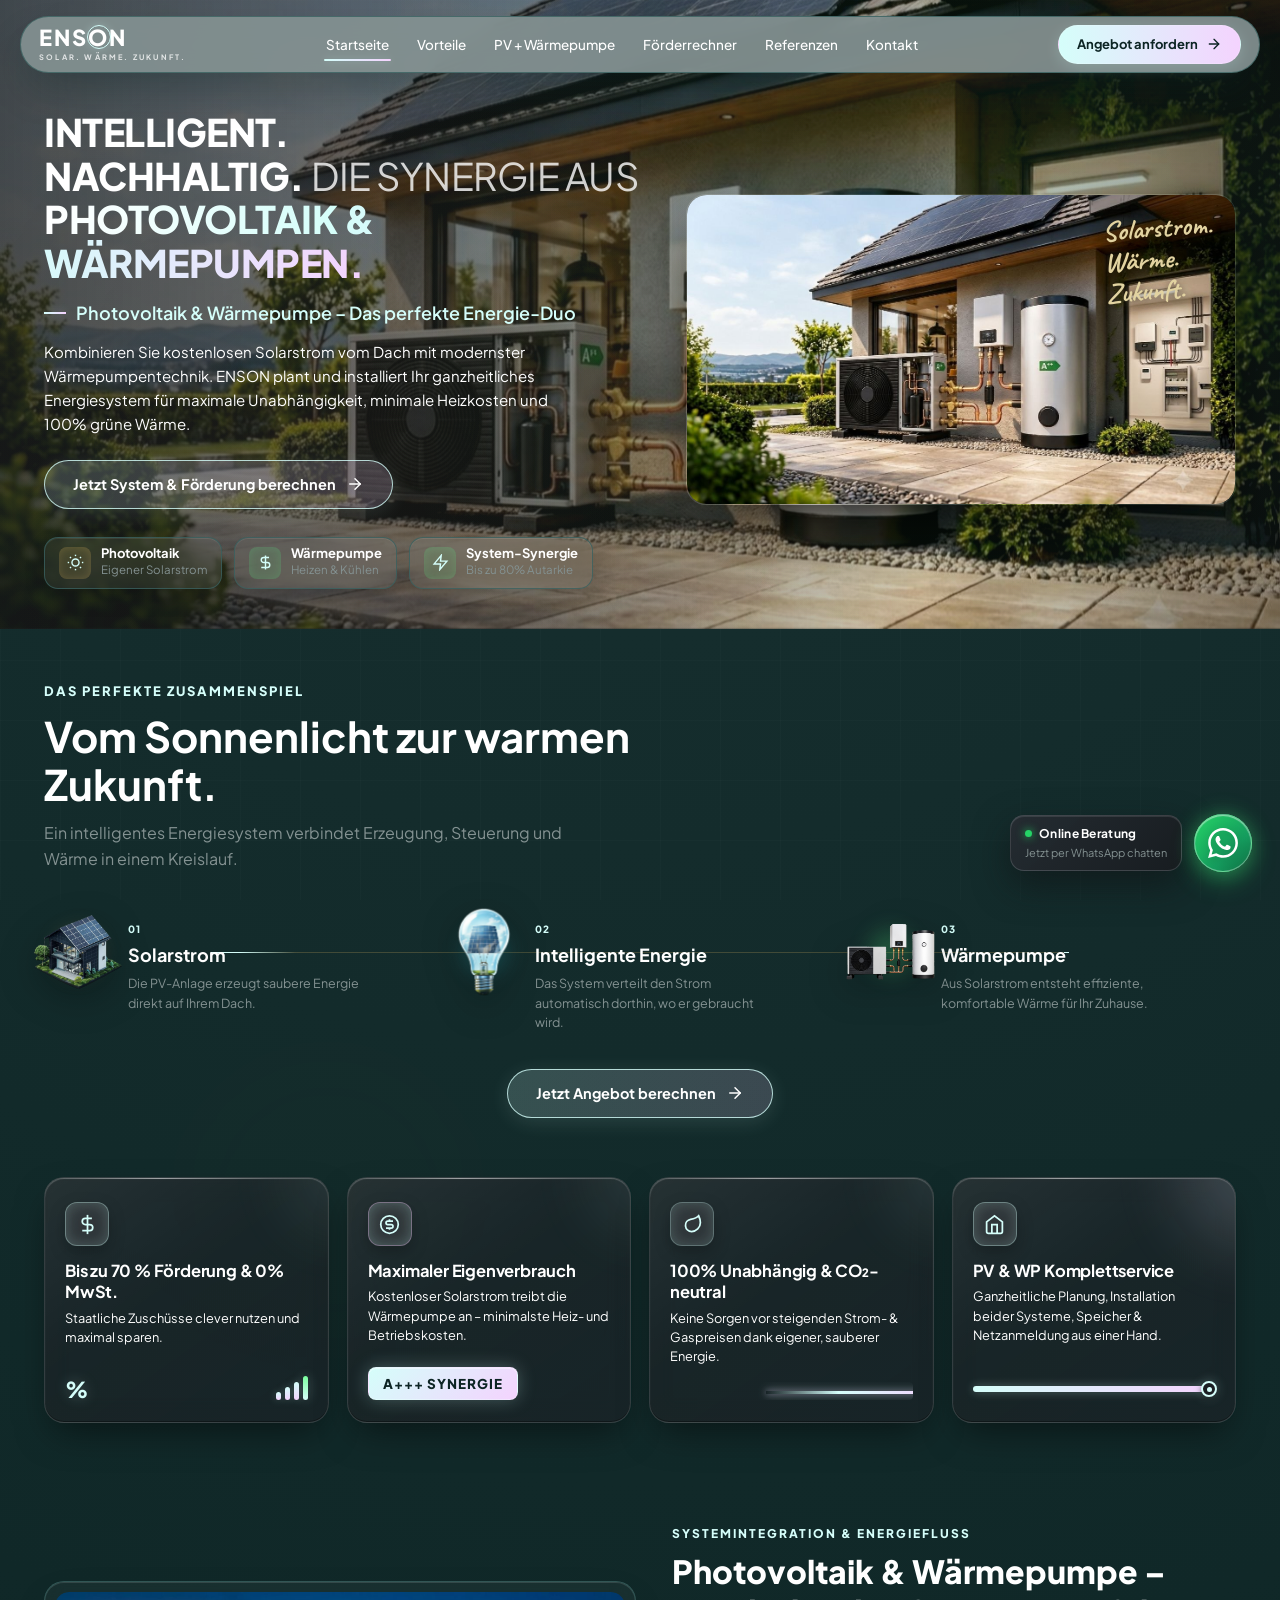
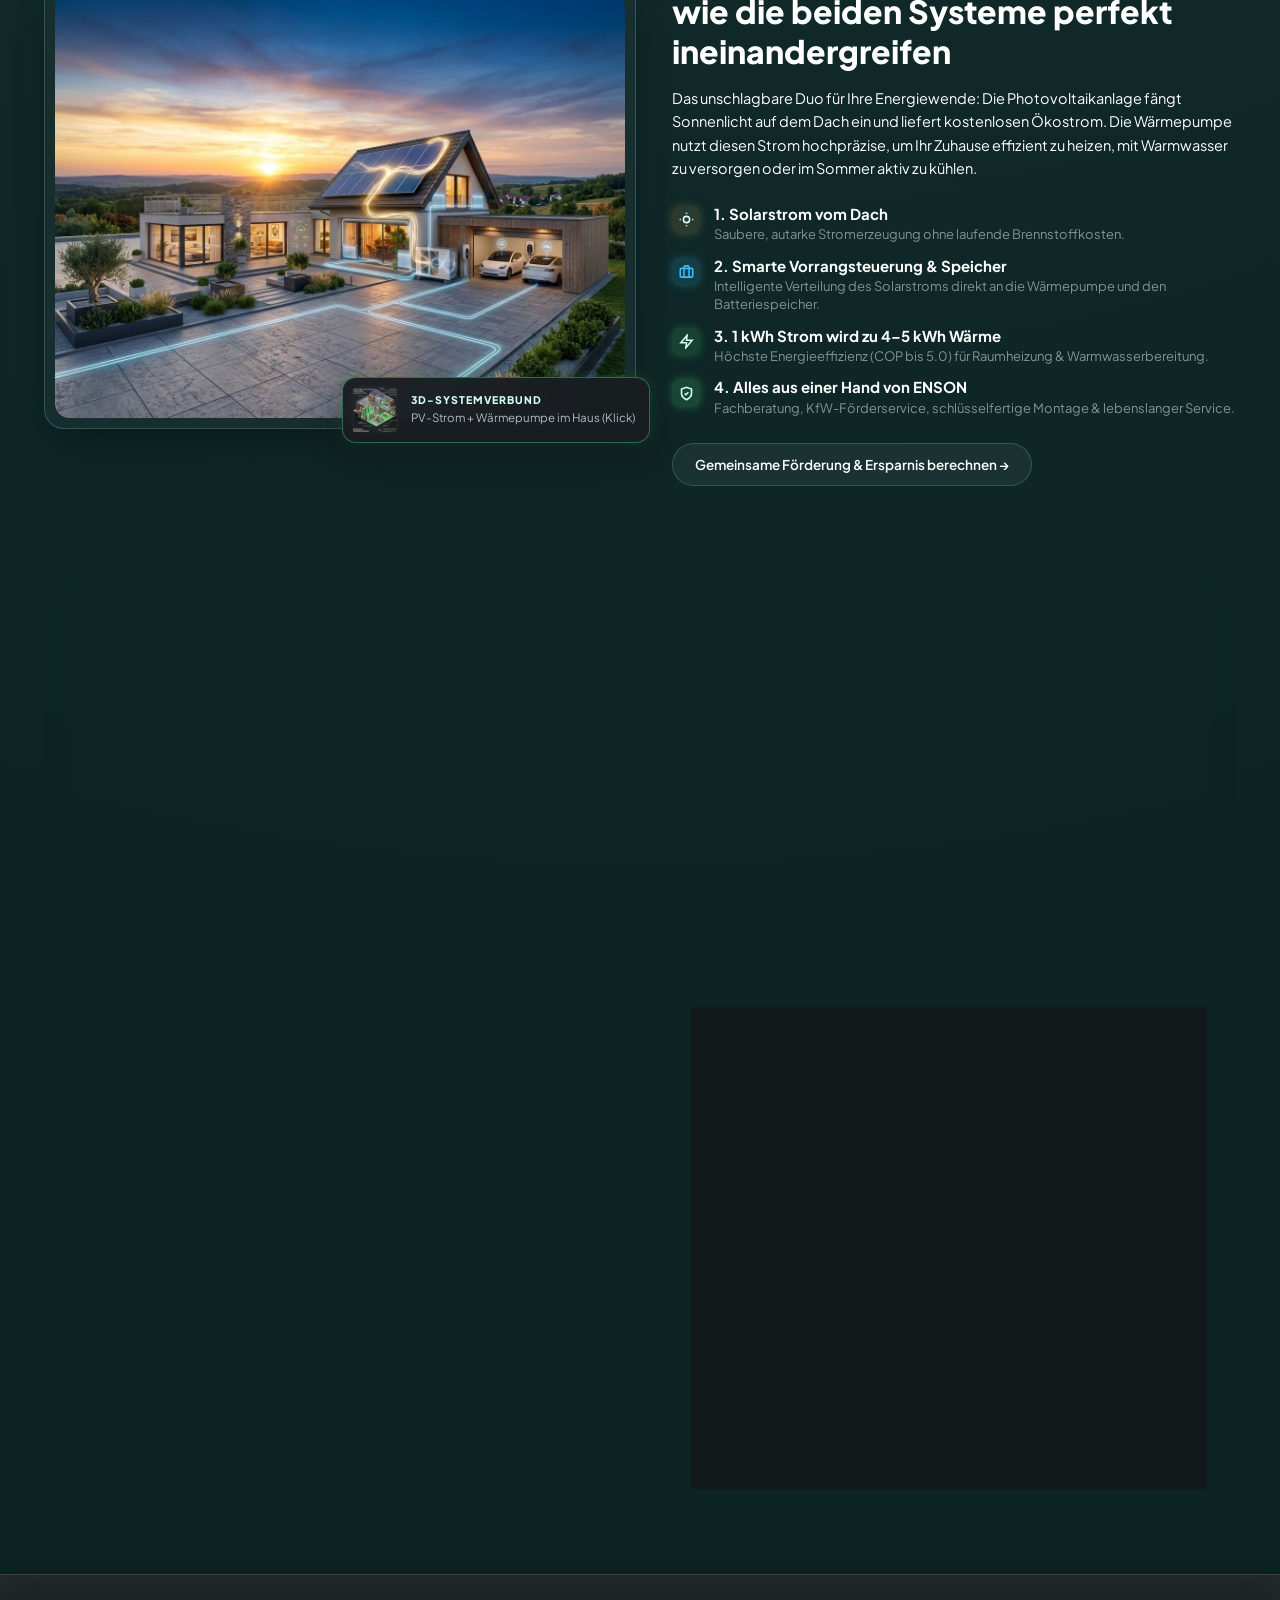
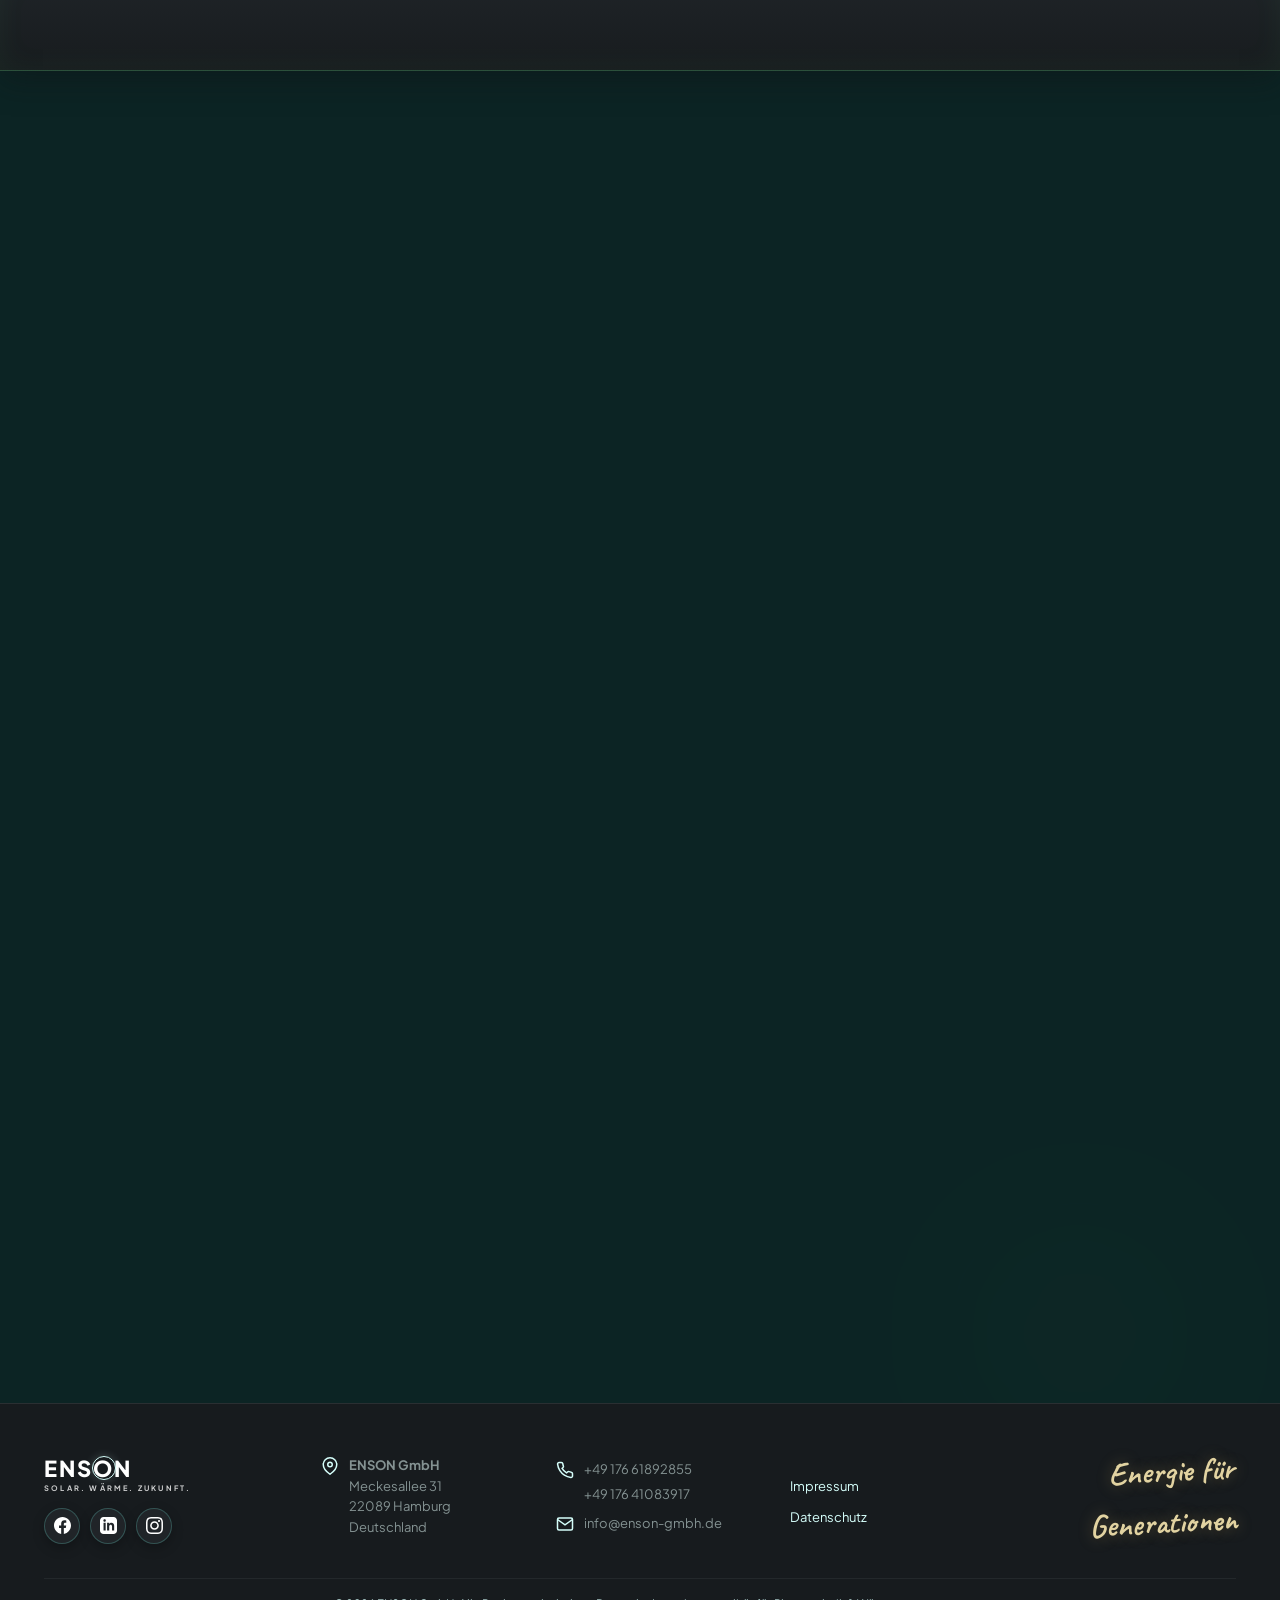
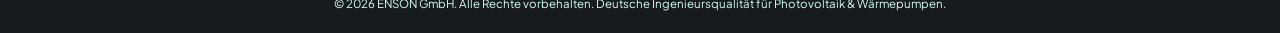
==== index.html @ 011b51de "Update project" ====
<!DOCTYPE html>
<html lang="de">

<head>
  <meta charset="UTF-8">
  <meta name="viewport" content="width=device-width, initial-scale=1.0, maximum-scale=5.0">
  <title>ENSON | Photovoltaikanlagen & Wärmepumpen – Das smarte Energiesystem</title>
  <meta name="description"
    content="ENSON - Ihr Experte für Photovoltaikanlagen & moderne Wärmepumpen in Deutschland. Bis zu 70% KfW-Förderung, 0% MwSt., maximale Autarkie durch solaren Heizstrom und Komplettservice aus einer Hand.">
  <meta name="referrer" content="strict-origin-when-cross-origin">

  <!-- Google Fonts: Plus Jakarta Sans & Caveat -->
  <link rel="preconnect" href="https://fonts.googleapis.com">
  <link rel="preconnect" href="https://fonts.gstatic.com" crossorigin>
  <link
    href="https://fonts.googleapis.com/css2?family=Caveat:wght@600;700&family=Plus+Jakarta+Sans:ital,wght@0,300;0,400;0,500;0,600;0,700;0,800;1,400&display=swap"
    rel="stylesheet">

  <link rel="stylesheet" href="style.css">
</head>

<body>

  <!-- Background Ambient Glows & Grid Layer -->
  <div class="ambient-glow glow-top-left"></div>
  <div class="ambient-glow glow-hero-right"></div>
  <div class="ambient-glow glow-center-accent"></div>
  <div class="ambient-glow glow-bottom-right"></div>
  <div class="tech-grid-bg"></div>

  <!-- FLOATING GLASS NAVBAR -->
  <header class="navbar-wrapper">
    <nav class="navbar glass-card">
      <a href="#hero" class="brand-logo" aria-label="ENSON Homepage">
        <div class="logo-mark">
          <span class="brand-name">ENS<span class="brand-o">O</span>N</span>
          <span class="brand-sub">SOLAR. WÄRME. ZUKUNFT.</span>
        </div>
      </a>

      <div class="nav-menu" id="navMenu">
        <a href="#hero" class="nav-link active">Startseite</a>
        <a href="#benefits" class="nav-link">Vorteile</a>
        <a href="#solutions" class="nav-link">PV + Wärmepumpe</a>
        <a href="#calculator" class="nav-link">Förderrechner</a>
        <a href="#projects" class="nav-link">Referenzen</a>
        <a href="#contact" class="nav-link">Kontakt</a>
      </div>

      <div class="nav-actions">
        <a href="#calculator" class="btn-quote">
          <span>Angebot anfordern</span>
          <svg class="btn-arrow" width="16" height="16" viewBox="0 0 24 24" fill="none" stroke="currentColor"
            stroke-width="2" stroke-linecap="round" stroke-linejoin="round">
            <line x1="5" y1="12" x2="19" y2="12"></line>
            <polyline points="12 5 19 12 12 19"></polyline>
          </svg>
        </a>
        <button class="mobile-toggle" id="mobileToggle" aria-label="Menü öffnen" aria-controls="navMenu" aria-expanded="false">
          <span></span>
          <span></span>
          <span></span>
        </button>
      </div>
    </nav>
  </header>

  <!-- HERO SECTION -->
  <section class="hero-section" id="hero">
    <!-- HERO IMAGE BACKGROUND -->
    <div class="hero-video-bg-container" aria-hidden="true">
      <img class="hero-bg-image" src="assets/images/hero.webp" alt="" width="1264" height="843" fetchpriority="high" decoding="async">
      <div class="hero-video-overlay"></div>
    </div>

    <div class="container">
      <div class="hero-container">

        <!-- HERO LEFT CONTENT -->
        <div class="hero-left">
          <h1 class="hero-headline">
            INTELLIGENT.<br>
            NACHHALTIG. <span class="hero-hl-sub">DIE SYNERGIE AUS</span><br>
            <span class="gradient-text">PHOTOVOLTAIK & WÄRMEPUMPEN.</span>
          </h1>

          <div class="hero-subline-gold">
            Photovoltaik & Wärmepumpe – Das perfekte Energie-Duo
          </div>

          <p class="hero-description">
            Kombinieren Sie kostenlosen Solarstrom vom Dach mit modernster Wärmepumpentechnik. ENSON plant und installiert Ihr ganzheitliches Energiesystem für maximale Unabhängigkeit, minimale Heizkosten und 100% grüne Wärme.
          </p>

          <div class="hero-cta-group">
            <a href="#calculator" class="btn-hero-glass">
              <span>Jetzt System & Förderung berechnen</span>
              <svg width="18" height="18" viewBox="0 0 24 24" fill="none" stroke="currentColor" stroke-width="2"
                stroke-linecap="round" stroke-linejoin="round">
                <line x1="5" y1="12" x2="19" y2="12"></line>
                <polyline points="12 5 19 12 12 19"></polyline>
              </svg>
            </a>
          </div>

          <!-- 3 COMPACT BENEFIT BADGES -->
          <div class="hero-benefit-pills">
            <div class="benefit-pill glass-card" title="Kostenloser Strom vom Dach">
              <div class="pill-icon neon-solar">
                <svg viewBox="0 0 24 24" fill="none" stroke="currentColor" stroke-width="2">
                  <circle cx="12" cy="12" r="5"></circle>
                  <line x1="12" y1="1" x2="12" y2="3"></line>
                  <line x1="12" y1="21" x2="12" y2="23"></line>
                  <line x1="4.22" y1="4.22" x2="5.64" y2="5.64"></line>
                  <line x1="18.36" y1="18.36" x2="19.78" y2="19.78"></line>
                  <line x1="1" y1="12" x2="3" y2="12"></line>
                  <line x1="21" y1="12" x2="23" y2="12"></line>
                  <line x1="4.22" y1="19.78" x2="5.64" y2="18.36"></line>
                  <line x1="18.36" y1="5.64" x2="19.78" y2="4.22"></line>
                </svg>
              </div>
              <div class="pill-text">
                <span class="pill-title">Photovoltaik</span>
                <span class="pill-sub">Eigener Solarstrom</span>
              </div>
            </div>

            <div class="benefit-pill glass-card" title="Hocheffizientes Heizen & Kühlen">
              <div class="pill-icon neon-protect">
                <svg viewBox="0 0 24 24" fill="none" stroke="currentColor" stroke-width="2">
                  <path d="M12 2v20M17 5H9.5a3.5 3.5 0 0 0 0 7h5a3.5 3.5 0 0 1 0 7H6" />
                </svg>
              </div>
              <div class="pill-text">
                <span class="pill-title">Wärmepumpe</span>
                <span class="pill-sub">Heizen & Kühlen</span>
              </div>
            </div>

            <div class="benefit-pill glass-card" title="Bis zu 80% Unabhängigkeit">
              <div class="pill-icon neon-shield">
                <svg viewBox="0 0 24 24" fill="none" stroke="currentColor" stroke-width="2">
                  <path d="M13 2L3 14h9l-1 8 10-12h-9l1-8z" />
                </svg>
              </div>
              <div class="pill-text">
                <span class="pill-title">System-Synergie</span>
                <span class="pill-sub">Bis zu 80% Autarkie</span>
              </div>
            </div>
          </div>

        </div>

        <!-- HERO RIGHT VISUAL -->
        <div class="hero-right">
          <div class="hero-image-wrapper">
            <video class="hero-main-video" autoplay muted loop playsinline webkit-playsinline preload="none"
              poster="assets/images/hero.webp" aria-label="Modernes Gebäude mit ENSON Photovoltaikanlage und Wärmepumpe">
              <source data-src="hero-house.webm" type="video/webm">
            </video>

            <!-- Handwritten Script Badge in Gold -->
            <div class="hero-handwritten-tag">
              <span>Solarstrom.<br>Wärme.<br>Zukunft.</span>
            </div>

          </div>
        </div>

      </div>
    </div>
  </section>

  <!-- ENERGY SYNERGY FLOW -->
  <section class="energy-synergy-section" aria-labelledby="energy-synergy-title">
    <div class="container">
      <div class="energy-synergy-heading">
        <span class="section-kicker">Das perfekte Zusammenspiel</span>
        <h2 id="energy-synergy-title">Vom Sonnenlicht zur warmen Zukunft.</h2>
        <p>Ein intelligentes Energiesystem verbindet Erzeugung, Steuerung und Wärme in einem Kreislauf.</p>
      </div>

      <div class="energy-flow-track">
        <div class="energy-flow-line" aria-hidden="true"><span></span></div>

        <article class="energy-step energy-step-solar">
          <div class="energy-step-icon energy-step-image-wrap">
            <div class="energy-wave-halo" aria-hidden="true"></div>
            <span class="energy-wave-ring ring-1" aria-hidden="true"></span>
            <span class="energy-wave-ring ring-2" aria-hidden="true"></span>
            <span class="energy-wave-ring ring-3" aria-hidden="true"></span>
            <img src="IMG_2026%202.webp" alt="Solarstrom" width="628" height="537" loading="lazy" decoding="async">
          </div>
          <div>
            <span class="energy-step-number">01</span>
            <h3>Solarstrom</h3>
            <p>Die PV-Anlage erzeugt saubere Energie direkt auf Ihrem Dach.</p>
          </div>
        </article>

        <article class="energy-step energy-step-control">
          <div class="energy-step-icon energy-step-image-wrap">
            <div class="energy-wave-halo" aria-hidden="true"></div>
            <span class="energy-wave-ring ring-1" aria-hidden="true"></span>
            <span class="energy-wave-ring ring-2" aria-hidden="true"></span>
            <span class="energy-wave-ring ring-3" aria-hidden="true"></span>
            <img src="IMG_2026%203.webp" alt="Intelligente Energie" width="461" height="778" loading="lazy" decoding="async">
          </div>
          <div>
            <span class="energy-step-number">02</span>
            <h3>Intelligente Energie</h3>
            <p>Das System verteilt den Strom automatisch dorthin, wo er gebraucht wird.</p>
          </div>
        </article>

        <article class="energy-step energy-step-heat">
          <div class="energy-step-icon energy-step-image-wrap">
            <div class="energy-wave-halo" aria-hidden="true"></div>
            <span class="energy-wave-ring ring-1" aria-hidden="true"></span>
            <span class="energy-wave-ring ring-2" aria-hidden="true"></span>
            <span class="energy-wave-ring ring-3" aria-hidden="true"></span>
            <img src="file_0.webp" alt="Wärmepumpe" width="1352" height="912" loading="lazy" decoding="async">
          </div>
          <div>
            <span class="energy-step-number">03</span>
            <h3>Wärmepumpe</h3>
            <p>Aus Solarstrom entsteht effiziente, komfortable Wärme für Ihr Zuhause.</p>
          </div>
        </article>
      </div>

      <div class="energy-synergy-cta">
        <a href="#calculator" class="btn-hero-glass">
          <span>Jetzt Angebot berechnen</span>
          <svg width="18" height="18" viewBox="0 0 24 24" fill="none" stroke="currentColor" stroke-width="2"
            stroke-linecap="round" stroke-linejoin="round">
            <line x1="5" y1="12" x2="19" y2="12"></line>
            <polyline points="12 5 19 12 12 19"></polyline>
          </svg>
        </a>
      </div>
    </div>
  </section>

  <!-- 4 FLOATING BENEFIT CARDS -->
  <section class="benefits-section" id="benefits">
    <div class="container">
      <div class="benefit-cards-grid">

        <!-- CARD 1: FÖRDERUNG -->
        <div class="benefit-card glass-card">
          <div class="card-icon-wrap">
            <div class="neon-icon gold-glow">
              <svg viewBox="0 0 24 24" fill="none" stroke="currentColor" stroke-width="2">
                <line x1="12" y1="1" x2="12" y2="23"></line>
                <path d="M17 5H9.5a3.5 3.5 0 0 0 0 7h5a3.5 3.5 0 0 1 0 7H6"></path>
              </svg>
            </div>
          </div>
          <h3 class="card-title">Bis zu 70 % Förderung & 0% MwSt.</h3>
          <p class="card-desc">Staatliche Zuschüsse clever nutzen und maximal sparen.</p>

          <div class="card-visual-element subsidy-element">
            <div class="percent-badge-gold">%</div>
            <div class="mini-bar-chart" title="Volle Förderstufe">
              <span class="bar b1 active"></span>
              <span class="bar b2 active"></span>
              <span class="bar b3 active"></span>
              <span class="bar b4 active"></span>
            </div>
          </div>
        </div>

        <!-- CARD 2: BETRIEBSKOSTEN & EIGENVERBRAUCH -->
        <div class="benefit-card glass-card">
          <div class="card-icon-wrap">
            <div class="neon-icon green-glow">
              <svg viewBox="0 0 24 24" fill="none" stroke="currentColor" stroke-width="2">
                <circle cx="12" cy="12" r="10"></circle>
                <path d="M16 8h-6a2 2 0 1 0 0 4h4a2 2 0 1 1 0 4H8"></path>
                <line x1="12" y1="6" x2="12" y2="8"></line>
                <line x1="12" y1="16" x2="12" y2="18"></line>
              </svg>
            </div>
          </div>
          <h3 class="card-title">Maximaler Eigenverbrauch</h3>
          <p class="card-desc">Kostenloser Solarstrom treibt die Wärmepumpe an – minimalste Heiz- und Betriebskosten.</p>

          <div class="card-visual-element">
            <div class="efficiency-badge-green">
              <span>A+++ SYNERGIE</span>
            </div>
          </div>
        </div>

        <!-- CARD 3: CO2 REDUKTION & AUTARKIE -->
        <div class="benefit-card glass-card">
          <div class="card-icon-wrap">
            <div class="neon-icon wave-glow">
              <svg viewBox="0 0 24 24" fill="none" stroke="currentColor" stroke-width="2">
                <path d="M11 20A7 7 0 0 1 9.8 6.1C15.5 5 17 4.48 19 2c1 2 2 4.18 2 8 0 5.5-4.78 10-10 10Z"></path>
              </svg>
            </div>
          </div>
          <h3 class="card-title">100% Unabhängig & CO₂-neutral</h3>
          <p class="card-desc">Keine Sorgen vor steigenden Strom- & Gaspreisen dank eigener, sauberer Energie.</p>

          <div class="card-visual-element wave-container">
            <div class="energy-glow-wave"></div>
          </div>
        </div>

        <!-- CARD 4: KOMPLETTSERVICE -->
        <div class="benefit-card glass-card">
          <div class="card-icon-wrap">
            <div class="neon-icon house-glow">
              <svg viewBox="0 0 24 24" fill="none" stroke="currentColor" stroke-width="2">
                <path d="m3 9 9-7 9 7v11a2 2 0 0 1-2 2H5a2 2 0 0 1-2-2z"></path>
                <polyline points="9 22 9 12 15 12 15 22"></polyline>
              </svg>
            </div>
          </div>
          <h3 class="card-title">PV & WP Komplettservice</h3>
          <p class="card-desc">Ganzheitliche Planung, Installation beider Systeme, Speicher & Netzanmeldung aus einer Hand.</p>

          <div class="card-visual-element service-element">
            <div class="progress-bar-slider">
              <div class="slider-fill"></div>
              <div class="slider-thumb-ring">
                <span class="slider-thumb-center"></span>
              </div>
            </div>
          </div>
        </div>

      </div>
    </div>
  </section>

  <!-- PRODUCT & SOLUTIONS SECTION ("MODERNE ENERGIETECHNIK: DAS PERFEKTE DUO") -->
  <section class="solutions-section" id="solutions">
    <div class="container">
      <div class="solutions-grid">

        <!-- LEFT: INDOOR INSTALLATION & 3D CUTAWAY VISUAL -->
        <div class="solutions-left">
          <div class="indoor-visual-card glass-card">
            <div class="image-frame-indoor">
              <img src="assets/images/indoor-room.webp" alt="Fachgerechte PV & Wärmepumpen Inneninstallation"
                class="indoor-main-img" loading="lazy" decoding="async">
            </div>

            <!-- Floating 3D House Cutaway Badge -->
            <div class="cutaway-floating-badge glass-card" id="cutawayTrigger">
              <img src="assets/images/house-3d-model.webp" alt="3D-Visualisierung von Heizung und Solarenergie" class="cutaway-thumb" width="1024" height="1024" loading="lazy" decoding="async">
              <div class="cutaway-info">
                <span class="badge-tag">3D-SYSTEMVERBUND</span>
                <span class="badge-sub">PV-Strom + Wärmepumpe im Haus (Klick)</span>
              </div>
            </div>
          </div>
        </div>

        <!-- RIGHT: HEADING & BULLET FEATURES -->
        <div class="solutions-right">
          <span class="section-eyebrow-gold">SYSTEMINTEGRATION & ENERGIEFLUSS</span>
          <h2 class="section-heading">
            Photovoltaik & Wärmepumpe –<br>
            wie die beiden Systeme perfekt ineinandergreifen
          </h2>

          <p class="solutions-lead-text">
            Das unschlagbare Duo für Ihre Energiewende: Die Photovoltaikanlage fängt Sonnenlicht auf dem Dach ein und liefert kostenlosen Ökostrom. Die Wärmepumpe nutzt diesen Strom hochpräzise, um Ihr Zuhause effizient zu heizen, mit Warmwasser zu versorgen oder im Sommer aktiv zu kühlen.
          </p>

          <div class="service-features-list">
            <div class="feature-item">
              <div class="feature-icon-bolt gold-glow-icon">
                <svg viewBox="0 0 24 24" fill="none" stroke="currentColor" stroke-width="2.5">
                  <circle cx="12" cy="12" r="5"></circle>
                  <line x1="12" y1="1" x2="12" y2="3"></line>
                  <line x1="12" y1="21" x2="12" y2="23"></line>
                  <line x1="1" y1="12" x2="3" y2="12"></line>
                  <line x1="21" y1="12" x2="23" y2="12"></line>
                </svg>
              </div>
              <div class="feature-text-block">
                <span class="feature-label">1. Solarstrom vom Dach</span>
                <span class="feature-desc">Saubere, autarke Stromerzeugung ohne laufende Brennstoffkosten.</span>
              </div>
            </div>

            <div class="feature-item">
              <div class="feature-icon-bolt blue-glow-icon">
                <svg viewBox="0 0 24 24" fill="none" stroke="currentColor" stroke-width="2.5">
                  <rect x="2" y="7" width="20" height="14" rx="2" ry="2"></rect>
                  <path d="M16 21V5a2 2 0 0 0-2-2h-4a2 2 0 0 0-2 2v16"></path>
                </svg>
              </div>
              <div class="feature-text-block">
                <span class="feature-label">2. Smarte Vorrangsteuerung & Speicher</span>
                <span class="feature-desc">Intelligente Verteilung des Solarstroms direkt an die Wärmepumpe und den Batteriespeicher.</span>
              </div>
            </div>

            <div class="feature-item">
              <div class="feature-icon-bolt">
                <svg viewBox="0 0 24 24" fill="none" stroke="currentColor" stroke-width="2.5">
                  <polygon points="13 2 3 14 12 14 11 22 21 10 12 10 13 2"></polygon>
                </svg>
              </div>
              <div class="feature-text-block">
                <span class="feature-label">3. 1 kWh Strom wird zu 4–5 kWh Wärme</span>
                <span class="feature-desc">Höchste Energieeffizienz (COP bis 5.0) für Raumheizung & Warmwasserbereitung.</span>
              </div>
            </div>

            <div class="feature-item">
              <div class="feature-icon-bolt green-glow-icon">
                <svg viewBox="0 0 24 24" fill="none" stroke="currentColor" stroke-width="2.5">
                  <path d="M12 22s8-4 8-10V5l-8-3-8 3v7c0 6 8 10 8 10z"></path>
                  <polyline points="9 12 11 14 15 10"></polyline>
                </svg>
              </div>
              <div class="feature-text-block">
                <span class="feature-label">4. Alles aus einer Hand von ENSON</span>
                <span class="feature-desc">Fachberatung, KfW-Förderservice, schlüsselfertige Montage & lebenslanger Service.</span>
              </div>
            </div>
          </div>

          <div class="solutions-cta-box">
            <a href="#calculator" class="btn-secondary-glass">
              <span>Gemeinsame Förderung & Ersparnis berechnen →</span>
            </a>
          </div>

        </div>

      </div>
    </div>
  </section>

  <!-- INTERACTIVE SUBSIDY CALCULATOR & MULTI-STEP INQUIRY (FÖRDERUNGSRECHNER 2026) -->
  <section class="calculator-section" id="calculator">
    <div class="container">
      <div class="calc-card glass-card">

        <!-- Header -->
        <div class="calc-header">
          <span class="section-eyebrow-gold">PV- & Wärmepumpen-Rechner 2026</span>
          <h2 class="calc-title">Bis zu 70% Förderung & 0% MwSt. für Ihr Energiesystem</h2>
          <p class="calc-desc">Durch attraktive staatliche Förderprogramme und steuerfreie Photovoltaik können Sie die Investitionskosten Ihrer neuen Wärmepumpe deutlich reduzieren – je nach Voraussetzungen sogar um bis zu 70%.</p>
        </div>

        <!-- Wizard Progress Bar -->
        <div class="calc-wizard-progress">
          <div class="wizard-progress-header">
            <span class="wizard-step-counter">Schritt <strong id="currentStepNum">1</strong> von 4</span>
            <span class="wizard-step-hint" id="stepTitleHint">Gebäudetyp auswählen</span>
          </div>
          <div class="wizard-progress-track">
            <div class="wizard-progress-fill" id="wizardProgressFill" style="width: 25%;"></div>
          </div>
          <div class="wizard-steps-indicators">
            <div class="step-dot-item active" data-step-target="1">
              <span class="step-dot-num">1</span>
              <span class="step-dot-label">Gebäude</span>
            </div>
            <div class="step-dot-item" data-step-target="2">
              <span class="step-dot-num">2</span>
              <span class="step-dot-label">Heizung</span>
            </div>
            <div class="step-dot-item" data-step-target="3">
              <span class="step-dot-num">3</span>
              <span class="step-dot-label">Fläche</span>
            </div>
            <div class="step-dot-item" data-step-target="4">
              <span class="step-dot-num">4</span>
              <span class="step-dot-label">Kontakt</span>
            </div>
          </div>
        </div>

        <form class="calc-interactive-grid" id="subsidyInquiryForm" novalidate>
          <div class="calc-inputs">

            <!-- STEP 1: Gebäudeart & Systemwunsch -->
            <div class="calc-step active" data-step="1">
              <div class="calc-step-header">
                <span class="step-tag">Schritt 1</span>
                <h3 class="calc-step-title">Für welches Gebäude planen Sie Ihr Energiesystem?</h3>
                <p class="calc-step-desc">Wählen Sie den Immobilientyp und Ihre gewünschte Energielösung:</p>
              </div>

              <!-- System Preference Selector -->
              <div class="calc-sub-group" style="margin-bottom: 20px;">
                <label class="calc-label-sub">Gewünschtes System:</label>
                <div class="calc-options-grid three-col" id="calcSystemType">
                  <button type="button" class="calc-choice-card active" data-val="Wärmepumpe + Photovoltaik (Kombi)">
                    <div class="choice-icon gold-glow">
                      <svg width="22" height="22" viewBox="0 0 24 24" fill="none" stroke="currentColor" stroke-width="2">
                        <circle cx="12" cy="12" r="4"></circle>
                        <path d="M12 2v2M12 20v2M4.93 4.93l1.41 1.41M17.66 17.66l1.41 1.41M2 12h2M20 12h2M6.34 17.66l-1.41 1.41M19.07 4.93l-1.41 1.41"></path>
                      </svg>
                    </div>
                    <div class="choice-info">
                      <span class="choice-title">Wärmepumpe + PV</span>
                      <span class="choice-sub">Max. Ersparnis (Empfohlen)</span>
                    </div>
                    <div class="choice-radio"></div>
                  </button>

                  <button type="button" class="calc-choice-card" data-val="Nur Wärmepumpe">
                    <div class="choice-icon">
                      <svg width="22" height="22" viewBox="0 0 24 24" fill="none" stroke="currentColor" stroke-width="2">
                        <path d="M12 2v20M17 5H9.5a3.5 3.5 0 0 0 0 7h5a3.5 3.5 0 0 1 0 7H6"></path>
                      </svg>
                    </div>
                    <div class="choice-info">
                      <span class="choice-title">Nur Wärmepumpe</span>
                      <span class="choice-sub">Fossifrei Heizen & Kühlen</span>
                    </div>
                    <div class="choice-radio"></div>
                  </button>

                  <button type="button" class="calc-choice-card" data-val="Nur Photovoltaikanlage">
                    <div class="choice-icon">
                      <svg width="22" height="22" viewBox="0 0 24 24" fill="none" stroke="currentColor" stroke-width="2">
                        <polygon points="13 2 3 14 12 14 11 22 21 10 12 10 13 2"></polygon>
                      </svg>
                    </div>
                    <div class="choice-info">
                      <span class="choice-title">Nur Photovoltaik</span>
                      <span class="choice-sub">Strom vom eigenen Dach</span>
                    </div>
                    <div class="choice-radio"></div>
                  </button>
                </div>
              </div>

              <div class="calc-options-grid" id="calcBuildingType">
                <button type="button" class="calc-choice-card active" data-val="Einfamilienhaus">
                  <div class="choice-icon">
                    <svg width="24" height="24" viewBox="0 0 24 24" fill="none" stroke="currentColor" stroke-width="2">
                      <path d="m3 9 9-7 9 7v11a2 2 0 0 1-2 2H5a2 2 0 0 1-2-2z"></path>
                      <polyline points="9 22 9 12 15 12 15 22"></polyline>
                    </svg>
                  </div>
                  <div class="choice-info">
                    <span class="choice-title">Einfamilienhaus</span>
                    <span class="choice-sub">Freistehend oder DHH / RH</span>
                  </div>
                  <div class="choice-radio"></div>
                </button>

                <button type="button" class="calc-choice-card" data-val="Zweifamilienhaus">
                  <div class="choice-icon">
                    <svg width="24" height="24" viewBox="0 0 24 24" fill="none" stroke="currentColor" stroke-width="2">
                      <path d="M3 9l9-7 9 7v11a2 2 0 0 1-2 2H5a2 2 0 0 1-2-2z"></path>
                      <path d="M9 22V12h6v10"></path>
                      <path d="M9 12h6"></path>
                    </svg>
                  </div>
                  <div class="choice-info">
                    <span class="choice-title">Zweifamilienhaus</span>
                    <span class="choice-sub">2 Wohneinheiten</span>
                  </div>
                  <div class="choice-radio"></div>
                </button>

                <button type="button" class="calc-choice-card" data-val="Mehrfamilienhaus">
                  <div class="choice-icon">
                    <svg width="24" height="24" viewBox="0 0 24 24" fill="none" stroke="currentColor" stroke-width="2">
                      <rect x="4" y="2" width="16" height="20" rx="2" ry="2"></rect>
                      <line x1="9" y1="6" x2="9" y2="6.01"></line>
                      <line x1="15" y1="6" x2="15" y2="6.01"></line>
                      <line x1="9" y1="10" x2="9" y2="10.01"></line>
                      <line x1="15" y1="10" x2="15" y2="10.01"></line>
                      <line x1="9" y1="14" x2="9" y2="14.01"></line>
                      <line x1="15" y1="14" x2="15" y2="14.01"></line>
                      <line x1="9" y1="18" x2="15" y2="18"></line>
                    </svg>
                  </div>
                  <div class="choice-info">
                    <span class="choice-title">Mehrfamilienhaus</span>
                    <span class="choice-sub">Ab 3 Wohneinheiten</span>
                  </div>
                  <div class="choice-radio"></div>
                </button>

                <button type="button" class="calc-choice-card" data-val="Gewerbeimmobilie">
                  <div class="choice-icon">
                    <svg width="24" height="24" viewBox="0 0 24 24" fill="none" stroke="currentColor" stroke-width="2">
                      <path d="M6 22V4a2 2 0 0 1 2-2h8a2 2 0 0 1 2 2v18Z"></path>
                      <path d="M6 12H4a2 2 0 0 0-2 2v6a2 2 0 0 0 2 2h2"></path>
                      <path d="M18 9h2a2 2 0 0 1 2 2v9a2 2 0 0 1-2 2h-2"></path>
                      <path d="M10 6h4"></path>
                      <path d="M10 10h4"></path>
                      <path d="M10 14h4"></path>
                      <path d="M10 18h4"></path>
                    </svg>
                  </div>
                  <div class="choice-info">
                    <span class="choice-title">Gewerbeimmobilie</span>
                    <span class="choice-sub">Büro, Halle, Betrieb</span>
                  </div>
                  <div class="choice-radio"></div>
                </button>
              </div>

              <div class="wizard-nav-buttons single-next">
                <button type="button" class="wizard-btn-next" data-next-step="2">
                  <span>Weiter zu Schritt 2</span>
                  <svg width="16" height="16" viewBox="0 0 24 24" fill="none" stroke="currentColor" stroke-width="2.5">
                    <line x1="5" y1="12" x2="19" y2="12"></line>
                    <polyline points="12 5 19 12 12 19"></polyline>
                  </svg>
                </button>
              </div>
            </div>

            <!-- STEP 2: Aktuelle Heizung -->
            <div class="calc-step" data-step="2">
              <div class="calc-step-header">
                <span class="step-tag">Schritt 2</span>
                <h3 class="calc-step-title">Womit heizen Sie aktuell?</h3>
                <p class="calc-step-desc">Wählen Sie Ihr bestehendes Heizsystem:</p>
              </div>

              <div class="calc-options-grid" id="calcCurrentHeating">
                <button type="button" class="calc-choice-card active" data-val="Gasheizung">
                  <div class="choice-icon">
                    <svg width="24" height="24" viewBox="0 0 24 24" fill="none" stroke="currentColor" stroke-width="2">
                      <path
                        d="M8.5 14.5A2.5 2.5 0 0 0 11 12c0-1.38-.5-2-1-3-1.072-2.143-.224-4.054 2-6 .5 2.5 2 4.9 4 6.5 2 1.6 3 3.5 3 5.5a7 7 0 1 1-14 0c0-1.153.433-2.294 1-3a2.5 2.5 0 0 0 2.5 2.5z">
                      </path>
                    </svg>
                  </div>
                  <div class="choice-info">
                    <span class="choice-title">Gasheizung</span>
                    <span class="choice-sub">Erdgas / Flüssiggas</span>
                  </div>
                  <div class="choice-radio"></div>
                </button>

                <button type="button" class="calc-choice-card" data-val="Ölheizung">
                  <div class="choice-icon">
                    <svg width="24" height="24" viewBox="0 0 24 24" fill="none" stroke="currentColor" stroke-width="2">
                      <path d="M12 2.69l5.66 5.66a8 8 0 1 1-11.31 0z"></path>
                    </svg>
                  </div>
                  <div class="choice-info">
                    <span class="choice-title">Ölheizung</span>
                    <span class="choice-sub">Heizölkessel</span>
                  </div>
                  <div class="choice-radio"></div>
                </button>

                <button type="button" class="calc-choice-card" data-val="Strom / Nachtspeicher">
                  <div class="choice-icon">
                    <svg width="24" height="24" viewBox="0 0 24 24" fill="none" stroke="currentColor" stroke-width="2">
                      <polygon points="13 2 3 14 12 14 11 22 21 10 12 10 13 2"></polygon>
                    </svg>
                  </div>
                  <div class="choice-info">
                    <span class="choice-title">Strom / Nachtspeicher</span>
                    <span class="choice-sub">Elektroheizung</span>
                  </div>
                  <div class="choice-radio"></div>
                </button>

                <button type="button" class="calc-choice-card" data-val="Pellet / Sonstige">
                  <div class="choice-icon">
                    <svg width="24" height="24" viewBox="0 0 24 24" fill="none" stroke="currentColor" stroke-width="2">
                      <path d="M12 2v8"></path>
                      <path d="m4.93 10.93 1.41 1.41"></path>
                      <path d="M2 18h2"></path>
                      <path d="M20 18h2"></path>
                      <path d="m19.07 10.93-1.41 1.41"></path>
                      <path d="M22 22H2"></path>
                      <path d="m8 22 4-10 4 10"></path>
                    </svg>
                  </div>
                  <div class="choice-info">
                    <span class="choice-title">Pellet / Sonstige</span>
                    <span class="choice-sub">Holz, Kohle oder Fernwärme</span>
                  </div>
                  <div class="choice-radio"></div>
                </button>
              </div>

              <div class="wizard-nav-buttons">
                <button type="button" class="wizard-btn-prev" data-prev-step="1">
                  <svg width="16" height="16" viewBox="0 0 24 24" fill="none" stroke="currentColor" stroke-width="2.5">
                    <line x1="19" y1="12" x2="5" y2="12"></line>
                    <polyline points="12 19 5 12 12 5"></polyline>
                  </svg>
                  <span>Zurück</span>
                </button>
                <button type="button" class="wizard-btn-next" data-next-step="3">
                  <span>Weiter zu Schritt 3</span>
                  <svg width="16" height="16" viewBox="0 0 24 24" fill="none" stroke="currentColor" stroke-width="2.5">
                    <line x1="5" y1="12" x2="19" y2="12"></line>
                    <polyline points="12 5 19 12 12 19"></polyline>
                  </svg>
                </button>
              </div>
            </div>

            <!-- STEP 3: Wohnfläche & Wärmeverteilung -->
            <div class="calc-step" data-step="3">
              <div class="calc-step-header">
                <span class="step-tag">Schritt 3</span>
                <h3 class="calc-step-title">Wie groß ist Ihre zu beheizende Wohnfläche?</h3>
                <p class="calc-step-desc">Geben Sie die Fläche an und wählen Sie das Wärmeverteilungssystem:</p>
              </div>

              <!-- Slider Container -->
              <div class="range-wrap wizard-range-wrap">
                <div class="range-header-info">
                  <span class="range-sub-label">Wohnfläche (ca.):</span>
                  <strong class="range-val-badge" id="areaDisplay">140 m²</strong>
                </div>
                <input type="range" id="areaRange" min="50" max="400" step="10" value="140">
                <div class="range-display">
                  <span>50 m²</span>
                  <span>200 m²</span>
                  <span>400 m²</span>
                </div>
              </div>

              <!-- Distribution Options -->
              <div class="calc-sub-group">
                <label class="calc-label-sub">Wärmeverteilung im Gebäude:</label>
                <div class="calc-options-grid two-col" id="calcHeatDistribution">
                  <button type="button" class="calc-choice-card active" data-val="Klassische Heizkörper">
                    <div class="choice-icon">
                      <svg width="24" height="24" viewBox="0 0 24 24" fill="none" stroke="currentColor"
                        stroke-width="2">
                        <rect x="3" y="4" width="18" height="16" rx="2"></rect>
                        <line x1="7" y1="4" x2="7" y2="20"></line>
                        <line x1="12" y1="4" x2="12" y2="20"></line>
                        <line x1="17" y1="4" x2="17" y2="20"></line>
                      </svg>
                    </div>
                    <div class="choice-info">
                      <span class="choice-title">Klassische Heizkörper</span>
                      <span class="choice-sub">Standard Radiatoren</span>
                    </div>
                    <div class="choice-radio"></div>
                  </button>

                  <button type="button" class="calc-choice-card" data-val="Fußbodenheizung">
                    <div class="choice-icon">
                      <svg width="24" height="24" viewBox="0 0 24 24" fill="none" stroke="currentColor"
                        stroke-width="2">
                        <path d="M2 12h4c1.1 0 2 .9 2 2v2c0 1.1.9 2 2 2h4c1.1 0 2-.9 2-2v-2c0-1.1.9-2 2-2h4"></path>
                        <path d="M2 6h4c1.1 0 2 .9 2 2v2c0 1.1.9 2 2 2h4c1.1 0 2-.9 2-2V8c0-1.1.9-2 2-2h4"></path>
                      </svg>
                    </div>
                    <div class="choice-info">
                      <span class="choice-title">Fußbodenheizung</span>
                      <span class="choice-sub">Flächenheizung</span>
                    </div>
                    <div class="choice-radio"></div>
                  </button>
                </div>
              </div>

              <div class="wizard-nav-buttons">
                <button type="button" class="wizard-btn-prev" data-prev-step="2">
                  <svg width="16" height="16" viewBox="0 0 24 24" fill="none" stroke="currentColor" stroke-width="2.5">
                    <line x1="19" y1="12" x2="5" y2="12"></line>
                    <polyline points="12 19 5 12 12 5"></polyline>
                  </svg>
                  <span>Zurück</span>
                </button>
                <button type="button" class="wizard-btn-next" data-next-step="4">
                  <span>Weiter zum letzten Schritt</span>
                  <svg width="16" height="16" viewBox="0 0 24 24" fill="none" stroke="currentColor" stroke-width="2.5">
                    <line x1="5" y1="12" x2="19" y2="12"></line>
                    <polyline points="12 5 19 12 12 19"></polyline>
                  </svg>
                </button>
              </div>
            </div>

            <!-- STEP 4: Kontaktdaten -->
            <div class="calc-step" data-step="4">
              <div class="calc-step-header">
                <span class="step-tag success">Letzter Schritt</span>
                <h3 class="calc-step-title">Wohin dürfen wir Ihre kostenlose System- & Förderauswertung senden?</h3>
                <p class="calc-step-desc">Ein ENSON Energieexperte prüft Ihre Angaben und meldet sich innerhalb von 24h:
                </p>
              </div>

              <div class="calc-fields-grid">
                <div class="calc-field">
                  <label class="field-label" for="calcUserName">Vor- und Nachname *</label>
                  <input type="text" id="calcUserName" class="calc-input" placeholder="z. B. Max Mustermann" autocomplete="name" required>
                </div>
                <div class="calc-field">
                  <label class="field-label" for="calcUserPhone">Telefonnummer (für Rückfragen) *</label>
                  <input type="tel" id="calcUserPhone" class="calc-input" placeholder="z. B. +49 176 12345678" autocomplete="tel" required>
                </div>
                <div class="calc-field full-width">
                  <label class="field-label" for="calcUserEmail">E-Mail-Adresse *</label>
                  <input type="email" id="calcUserEmail" class="calc-input" placeholder="z. B. name@beispiel.de" autocomplete="email"
                    required>
                </div>
                <div class="calc-field full-width">
                  <label class="field-label" for="calcUserMsg">Ihre Nachricht / Besonderheiten (optional)</label>
                  <textarea id="calcUserMsg" class="calc-textarea" rows="2"
                    placeholder="z. B. Dachausrichtung, geplante Solarmodule, Baujahr des Hauses..."></textarea>
                </div>
              </div>

              <div class="wizard-nav-buttons">
                <button type="button" class="wizard-btn-prev" data-prev-step="3">
                  <svg width="16" height="16" viewBox="0 0 24 24" fill="none" stroke="currentColor" stroke-width="2.5">
                    <line x1="19" y1="12" x2="5" y2="12"></line>
                    <polyline points="12 19 5 12 12 5"></polyline>
                  </svg>
                  <span>Zurück</span>
                </button>
                <button type="submit" class="btn-calc-cta" id="calcSubmitBtn">
                  <span>Kostenlose System-Berechnung anfordern</span>
                  <svg width="16" height="16" viewBox="0 0 24 24" fill="none" stroke="currentColor" stroke-width="2.5">
                    <polyline points="20 6 9 17 4 12"></polyline>
                  </svg>
                </button>
              </div>
            </div>

          </div>

          <!-- SUMMARY PREVIEW SIDEBAR -->
          <div class="calc-results glass-card">
            <div class="result-rate">
              <div class="rate-left-col">
                <span class="rate-label">Möglicher Zuschuss & Vorteil:</span>
              </div>
              <span class="rate-number">Bis zu 70% + 0% MwSt.</span>
            </div>

            <div class="result-summary-box">
              <div class="summary-box-title">Ihre gewählte Konfiguration:</div>
              <div class="summary-item">
                <span>System:</span>
                <strong id="sumSystem">Wärmepumpe + Photovoltaik (Kombi)</strong>
              </div>
              <div class="summary-item">
                <span>Gebäude:</span>
                <strong id="sumBuilding">Einfamilienhaus</strong>
              </div>
              <div class="summary-item">
                <span>Heizung:</span>
                <strong id="sumHeating">Gasheizung</strong>
              </div>
              <div class="summary-item">
                <span>Wohnfläche:</span>
                <strong id="sumArea">140 m²</strong>
              </div>
              <div class="summary-item">
                <span>Verteilung:</span>
                <strong id="sumDistribution">Klassische Heizkörper</strong>
              </div>
            </div>

            <div class="calc-trust-bullets">
              <div class="trust-bullet-item">
                <span class="bullet-check">✓</span>
                <span>KfW-Zuschussprüfung & steuerfreie PV-Kombination</span>
              </div>
              <div class="trust-bullet-item">
                <span class="bullet-check">✓</span>
                <span>Rückmeldung durch ENSON Energieberater innerhalb 24h</span>
              </div>
              <div class="trust-bullet-item">
                <span class="bullet-check">✓</span>
                <span>100% kostenloser Service ohne Verpflichtung</span>
              </div>
            </div>
          </div>
        </form>

      </div>
    </div>
  </section>

  <!-- BRAND TRUST STRIP (CONTINUOUS GLOWING PARTNER MARQUEE) -->
  <section class="trust-strip" id="trust">
    <div class="trust-marquee-wrapper">
      <div class="trust-marquee-track">

        <!-- LOGO SET 1 -->
        <div class="partner-logo-item">
          <svg class="partner-svg" viewBox="0 0 200 50" fill="currentColor">
            <path
              d="M22 8c-6.6 0-12 5.4-12 12 0 4.5 2.5 8.4 6.2 10.4L10 38h4l4.5-6.2c1.1.2 2.3.2 3.5.2 6.6 0 12-5.4 12-12S28.6 8 22 8zm0 18c-3.3 0-6-2.7-6-6s2.7-6 6-6 6 2.7 6 6-2.7 6-6 6z" />
            <text x="45" y="32" font-family="'Plus Jakarta Sans', sans-serif" font-weight="700" font-size="22"
              letter-spacing="1">Vaillant</text>
          </svg>
        </div>

        <div class="partner-logo-item">
          <svg class="partner-svg" viewBox="0 0 200 50" fill="currentColor">
            <circle cx="22" cy="24" r="14" fill="none" stroke="currentColor" stroke-width="4" />
            <path d="M12 24h20M22 14v20" stroke="currentColor" stroke-width="3" />
            <text x="48" y="33" font-family="'Plus Jakarta Sans', sans-serif" font-weight="800" font-size="24"
              letter-spacing="3">BOSCH</text>
          </svg>
        </div>

        <div class="partner-logo-item">
          <svg class="partner-svg" viewBox="0 0 200 50" fill="currentColor">
            <polygon points="12,12 34,24 12,36" fill="currentColor" />
            <text x="44" y="32" font-family="'Plus Jakarta Sans', sans-serif" font-weight="800" font-size="22"
              letter-spacing="2">DAIKIN</text>
          </svg>
        </div>

        <div class="partner-logo-item">
          <div class="stiebel-box">
            <span class="stiebel-text">STIEBEL ELTRON</span>
          </div>
        </div>

        <div class="partner-logo-item">
          <svg class="partner-svg" viewBox="0 0 200 50" fill="currentColor">
            <text x="10" y="33" font-family="'Plus Jakarta Sans', sans-serif" font-weight="900" font-size="22"
              letter-spacing="2">VIE<tspan fill="#e5b869">SS</tspan>MANN</text>
          </svg>
        </div>

        <div class="partner-logo-item">
          <svg class="partner-svg" viewBox="0 0 200 50" fill="currentColor">
            <circle cx="20" cy="25" r="11" fill="#e5b869" opacity="0.25" />
            <path d="M14 25h12M20 19v12" stroke="#e5b869" stroke-width="2.5" />
            <text x="38" y="33" font-family="'Plus Jakarta Sans', sans-serif" font-weight="800" font-size="20"
              letter-spacing="1">SMA Solar</text>
          </svg>
        </div>

        <!-- LOGO SET 2 (DUPLICATE FOR SEAMLESS INFINITE LOOP) -->
        <div class="partner-logo-item">
          <svg class="partner-svg" viewBox="0 0 200 50" fill="currentColor">
            <path
              d="M22 8c-6.6 0-12 5.4-12 12 0 4.5 2.5 8.4 6.2 10.4L10 38h4l4.5-6.2c1.1.2 2.3.2 3.5.2 6.6 0 12-5.4 12-12S28.6 8 22 8zm0 18c-3.3 0-6-2.7-6-6s2.7-6 6-6 6 2.7 6 6-2.7 6-6 6z" />
            <text x="45" y="32" font-family="'Plus Jakarta Sans', sans-serif" font-weight="700" font-size="22"
              letter-spacing="1">Vaillant</text>
          </svg>
        </div>

        <div class="partner-logo-item">
          <svg class="partner-svg" viewBox="0 0 200 50" fill="currentColor">
            <circle cx="22" cy="24" r="14" fill="none" stroke="currentColor" stroke-width="4" />
            <path d="M12 24h20M22 14v20" stroke="currentColor" stroke-width="3" />
            <text x="48" y="33" font-family="'Plus Jakarta Sans', sans-serif" font-weight="800" font-size="24"
              letter-spacing="3">BOSCH</text>
          </svg>
        </div>

        <div class="partner-logo-item">
          <svg class="partner-svg" viewBox="0 0 200 50" fill="currentColor">
            <polygon points="12,12 34,24 12,36" fill="currentColor" />
            <text x="44" y="32" font-family="'Plus Jakarta Sans', sans-serif" font-weight="800" font-size="22"
              letter-spacing="2">DAIKIN</text>
          </svg>
        </div>

        <div class="partner-logo-item">
          <div class="stiebel-box">
            <span class="stiebel-text">STIEBEL ELTRON</span>
          </div>
        </div>

        <div class="partner-logo-item">
          <svg class="partner-svg" viewBox="0 0 200 50" fill="currentColor">
            <text x="10" y="33" font-family="'Plus Jakarta Sans', sans-serif" font-weight="900" font-size="22"
              letter-spacing="2">VIE<tspan fill="#e5b869">SS</tspan>MANN</text>
          </svg>
        </div>

        <div class="partner-logo-item">
          <svg class="partner-svg" viewBox="0 0 200 50" fill="currentColor">
            <circle cx="20" cy="25" r="11" fill="#e5b869" opacity="0.25" />
            <path d="M14 25h12M20 19v12" stroke="#e5b869" stroke-width="2.5" />
            <text x="38" y="33" font-family="'Plus Jakarta Sans', sans-serif" font-weight="800" font-size="20"
              letter-spacing="1">SMA Solar</text>
          </svg>
        </div>

      </div>
    </div>
  </section>

  <!-- REALIZED PROJECTS & REFERENCES SECTION (ERFOLGREICHE PROJEKTE) -->
  <section class="projects-section" id="projects">
    <div class="container">

      <!-- Section Header -->
      <div class="section-header text-center">
        <span class="section-eyebrow-gold">REFERENZEN & ECHTE PROJEKTE</span>
        <h2 class="section-heading">
          Erfolgreich realisierte<br>
          <span class="text-gradient">Photovoltaik- & Wärmepumpen-Installationen</span>
        </h2>
        <p class="section-lead">
          Werfen Sie einen Blick auf unsere aktuellen Projekte in Hamburg und Norddeutschland – perfekt integrierte Solaranlagen, hocheffiziente Wärmepumpen und smarte Speicherlösungen.
        </p>
      </div>

      <!-- Projects Grid (3 Cards) -->
      <div class="projects-grid">

        <!-- PROJECT 1: Viessmann Inneneinheit & Solarspeicher -->
        <div class="project-card glass-card">
          <div class="project-img-wrap">
            <img src="assets/images/PV-Kombispeicher & Inneneinheit.webp"
              alt="Viessmann Wärmepumpen Inneneinheit mit Solarpufferspeicher Montage durch ENSON" class="project-img"
              loading="lazy" decoding="async">
            <div class="project-overlay"></div>
            <div class="project-badges-bar">
              <span class="proj-badge tech-badge">PV-Kombispeicher & Inneneinheit</span>
            </div>
          </div>
        </div>

        <!-- PROJECT 2: Viessmann Außeneinheit & PV-Anbindung -->
        <div class="project-card glass-card">
          <div class="project-img-wrap">
            <img src="assets/images/Wärmepumpe & Solar-Direktantrieb.webp"
              alt="Viessmann Vitocal Außeneinheit gekoppelt an Photovoltaik-Dachanlage" class="project-img" loading="lazy" decoding="async">
            <div class="project-overlay"></div>
            <div class="project-badges-bar">
              <span class="proj-badge tech-badge">Wärmepumpe & Solar-Direktantrieb</span>
            </div>
          </div>
        </div>

        <!-- PROJECT 3: Vaillant aroTHERM plus Außengerät -->
        <div class="project-card glass-card">
          <div class="project-img-wrap">
            <img src="assets/images/Flüsterleise PV-Hybridtechnik.webp"
              alt="Vaillant aroTHERM plus Wärmepumpe mit solarer Eigenverbrauchsoptimierung" class="project-img"
              loading="lazy" decoding="async">
            <div class="project-overlay"></div>
            <div class="project-badges-bar">
              <span class="proj-badge tech-badge">Flüsterleise PV-Hybridtechnik</span>
            </div>
          </div>
        </div>

      </div>

      <!-- Bottom Reference Action Bar -->
      <div class="projects-bottom-bar glass-card">
        <div class="projects-bottom-text">
          <strong>Möchten auch Sie Ihr Gebäude auf die Synergie aus Photovoltaik und Wärmepumpe umstellen?</strong>
          <span>Unsere Experten beraten Sie unverbindlich vor Ort oder digital zum optimalen Gesamtsystem.</span>
        </div>
        <a href="#calculator" class="btn-quote" style="padding: 12px 24px; font-size: 14px;">
          <span>Jetzt Projekt anfragen</span>
          <svg class="btn-arrow" width="16" height="16" viewBox="0 0 24 24" fill="none" stroke="currentColor"
            stroke-width="2">
            <line x1="5" y1="12" x2="19" y2="12"></line>
            <polyline points="12 5 19 12 12 19"></polyline>
          </svg>
        </a>
      </div>

    </div>
  </section>
    <!-- CONTACT SECTION -->
    <section class="contact-section" id="contact">
      <div class="container">
        <div class="contact-grid">

          <!-- LEFT SIDE: VALUE & TRUST INDICATORS -->
          <div class="contact-left">
            <span class="section-eyebrow-gold">IHR WEG ZUR VOLLEN ENERGIEAUTARKIE</span>

            <h2 class="contact-headline">
              Jetzt unverbindliches<br>
              Angebot für PV & Wärmepumpe anfordern
            </h2>

            <p class="contact-copy">
              Lassen Sie sich von unseren Spezialisten für Photovoltaikanlagen und modernste Wärmepumpentechnik beraten –
              <strong>kostenlos, transparent und 100% unverbindlich</strong>.
            </p>

            <div class="trust-indicators-list">

              <div class="trust-item">
                <div class="trust-icon-gold">
                  <svg viewBox="0 0 24 24" fill="none" stroke="currentColor" stroke-width="2">
                    <path
                      d="M22 16.92v3a2 2 0 0 1-2.18 2 19.79 19.79 0 0 1-8.63-3.07 19.5 19.5 0 0 1-6-6 19.79 19.79 0 0 1-3.07-8.67A2 2 0 0 1 4.11 2h3a2 2 0 0 1 2 1.72 12.84 12.84 0 0 0 .7 2.81 2 2 0 0 1-.45 2.11L8.09 9.91a16 16 0 0 0 6 6l1.27-1.27a2 2 0 0 1 2.11-.45 12.84 12.84 0 0 0 2.81.7A2 2 0 0 1 22 16.92z">
                    </path>
                  </svg>
                </div>
                <div class="trust-text">
                  <strong>Persönliche</strong>
                  <span>Duale Fachberatung</span>
                </div>
              </div>

              <div class="trust-item">
                <div class="trust-icon-gold">
                  <svg viewBox="0 0 24 24" fill="none" stroke="currentColor" stroke-width="2">
                    <rect x="3" y="4" width="18" height="18" rx="2" ry="2"></rect>
                    <line x1="16" y1="2" x2="16" y2="6"></line>
                    <line x1="8" y1="2" x2="8" y2="6"></line>
                    <line x1="3" y1="10" x2="21" y2="10"></line>
                  </svg>
                </div>
                <div class="trust-text">
                  <strong>Schnelle</strong>
                  <span>Terminvergabe & Planung</span>
                </div>
              </div>

              <div class="trust-item">
                <div class="trust-icon-gold">
                  <svg viewBox="0 0 24 24" fill="none" stroke="currentColor" stroke-width="2">
                    <path d="M21 10c0 7-9 13-9 13s-9-6-9-13a9 9 0 0 1 18 0z"></path>
                    <circle cx="12" cy="10" r="3"></circle>
                  </svg>
                </div>
                <div class="trust-text">
                  <strong>Regional</strong>
                  <span>in Ihrer Nähe</span>
                </div>
              </div>

            </div>
          </div>

          <!-- RIGHT SIDE: FLOATING GLASS CONTACT FORM CARD -->
          <div class="contact-right">
            <div class="contact-form-card glass-card">

              <div class="form-badge-icon badge-top-right">
                <svg width="14" height="14" viewBox="0 0 24 24" fill="none" stroke="currentColor" stroke-width="2">
                  <line x1="12" y1="5" x2="12" y2="19"></line>
                  <line x1="5" y1="12" x2="19" y2="12"></line>
                </svg>
              </div>
              <div class="form-badge-icon badge-mid-left">
                <svg width="14" height="14" viewBox="0 0 24 24" fill="none" stroke="currentColor" stroke-width="2">
                  <line x1="4" y1="6" x2="20" y2="6"></line>
                  <line x1="4" y1="12" x2="14" y2="12"></line>
                  <line x1="4" y1="18" x2="18" y2="18"></line>
                </svg>
              </div>
              <div class="form-badge-icon badge-bot-left">
                <svg width="14" height="14" viewBox="0 0 24 24" fill="none" stroke="currentColor" stroke-width="2">
                  <path d="M14 2H6a2 2 0 0 0-2 2v16a2 2 0 0 0 2 2h12a2 2 0 0 0 2-2V8z"></path>
                  <polyline points="14 2 14 8 20 8"></polyline>
                </svg>
              </div>

              <h3 class="form-card-title">Persönliche Beratung anfragen</h3>

              <form id="leadForm" class="lead-form">

                <div class="form-row dual-fields">
                  <div class="input-group">
                    <label class="sr-only" for="userName">Vorname / Name *</label>
                    <input type="text" id="userName" name="userName" placeholder="Vorname / Name *" autocomplete="name" required>
                  </div>
                  <div class="input-group">
                    <label class="sr-only" for="userPhone">Telefon *</label>
                    <input type="tel" id="userPhone" name="userPhone" placeholder="Telefon *" autocomplete="tel" required>
                  </div>
                </div>

                <div class="form-row">
                  <div class="input-group">
                    <label class="sr-only" for="userEmail">E-Mail *</label>
                    <input type="email" id="userEmail" name="userEmail" placeholder="E-Mail *" autocomplete="email" required>
                  </div>
                </div>

                <div class="form-row">
                  <div class="input-group">
                    <label class="sr-only" for="userMessage">Ihre Nachricht</label>
                    <textarea id="userMessage" name="userMessage" rows="3"
                      placeholder="Ihre Nachricht / Gewünschtes System (PV, Wärmepumpe oder Kombisystem)"></textarea>
                  </div>
                </div>

                <div class="form-actions-row">
                  <button type="submit" class="btn-submit-gold">
                    <span>Jetzt absenden →</span>
                  </button>

                  <div class="direct-phones-group">
                    <a href="tel:+4917661892855" class="direct-phone-link">
                      <svg width="15" height="15" viewBox="0 0 24 24" fill="none" stroke="currentColor"
                        stroke-width="2">
                        <path
                          d="M22 16.92v3a2 2 0 0 1-2.18 2 19.79 19.79 0 0 1-8.63-3.07 19.5 19.5 0 0 1-6-6 19.79 19.79 0 0 1-3.07-8.67A2 2 0 0 1 4.11 2h3a2 2 0 0 1 2 1.72 12.84 12.84 0 0 0 .7 2.81 2 2 0 0 1-.45 2.11L8.09 9.91a16 16 0 0 0 6 6l1.27-1.27a2 2 0 0 1 2.11-.45 12.84 12.84 0 0 0 2.81.7A2 2 0 0 1 22 16.92z">
                        </path>
                      </svg>
                      <span>+49 176 61892855</span>
                    </a>
                    <a href="tel:+4917641083917" class="direct-phone-link">
                      <svg width="15" height="15" viewBox="0 0 24 24" fill="none" stroke="currentColor"
                        stroke-width="2">
                        <path
                          d="M22 16.92v3a2 2 0 0 1-2.18 2 19.79 19.79 0 0 1-8.63-3.07 19.5 19.5 0 0 1-6-6 19.79 19.79 0 0 1-3.07-8.67A2 2 0 0 1 4.11 2h3a2 2 0 0 1 2 1.72 12.84 12.84 0 0 0 .7 2.81 2 2 0 0 1-.45 2.11L8.09 9.91a16 16 0 0 0 6 6l1.27-1.27a2 2 0 0 1 2.11-.45 12.84 12.84 0 0 0 2.81.7A2 2 0 0 1 22 16.92z">
                        </path>
                      </svg>
                      <span>+49 176 41083917</span>
                    </a>
                  </div>
                </div>

                <p class="form-privacy-note">
                  🔒 Ihre Daten werden verschlüsselt nach DSGVO übertragen und vertraulich behandelt.
                </p>

              </form>

            </div>
          </div>

        </div>
      </div>
    </section>

    <!-- FOOTER -->
    <footer class="footer-section">
      <div class="container">
        <div class="footer-grid">

          <!-- Col 1: Logo & Socials -->
          <div class="footer-col brand-col">
            <a href="#hero" class="brand-logo footer-logo">
              <div class="logo-mark">
                <span class="brand-name">ENS<span class="brand-o">O</span>N</span>
                <span class="brand-sub">SOLAR. WÄRME. ZUKUNFT.</span>
              </div>
            </a>

            <!-- Social Media Links -->
            <div class="footer-social-links">
              <a href="https://www.facebook.com/share/1EvDwyA97J/" target="_blank" rel="noopener noreferrer"
                class="social-icon-btn" aria-label="ENSON Facebook">
                <svg viewBox="0 0 24 24" fill="currentColor">
                  <path
                    d="M24 12.073c0-6.627-5.373-12-12-12s-12 5.373-12 12c0 5.99 4.388 10.954 10.125 11.854v-8.385H7.078v-3.47h3.047V9.43c0-3.007 1.792-4.669 4.533-4.669 1.312 0 2.686.235 2.686.235v2.953H15.83c-1.491 0-1.956.925-1.956 1.874v2.25h3.328l-.532 3.47h-2.796v8.385C19.612 23.027 24 18.062 24 12.073z" />
                </svg>
              </a>
              <a href="https://www.linkedin.com/company/enson-energy" target="_blank" rel="noopener noreferrer"
                class="social-icon-btn" aria-label="ENSON LinkedIn">
                <svg viewBox="0 0 24 24" fill="currentColor">
                  <path
                    d="M19 0h-14c-2.761 0-5 2.239-5 5v14c0 2.761 2.239 5 5 5h14c2.762 0 5-2.239 5-5v-14c0-2.761-2.238-5-5-5zm-11 19h-3v-11h3v11zm-1.5-12.268c-.966 0-1.75-.79-1.75-1.764s.784-1.764 1.75-1.764 1.75.79 1.75 1.764-.783 1.764-1.75 1.764zm13.5 12.268h-3v-5.604c0-3.368-4-3.113-4 0v5.604h-3v-11h3v1.765c1.396-2.586 7-2.777 7 2.476v6.759z" />
                </svg>
              </a>
              <a href="https://www.instagram.com/enson__gmbh?igsi=amg0Y2lnNDJranox" target="_blank"
                rel="noopener noreferrer" class="social-icon-btn" aria-label="ENSON Instagram">
                <svg viewBox="0 0 24 24" fill="currentColor">
                  <path
                    d="M12 2.163c3.204 0 3.584.012 4.85.07 3.252.148 4.771 1.691 4.919 4.919.058 1.265.069 1.645.069 4.849 0 3.205-.012 3.584-.069 4.849-.149 3.225-1.664 4.771-4.919 4.919-1.266.058-1.644.07-4.85.07-3.204 0-3.584-.012-4.849-.07-3.26-.149-4.771-1.699-4.919-4.92-.058-1.265-.07-1.644-.07-4.849 0-3.204.013-3.583.07-4.849.149-3.227 1.664-4.771 4.919-4.919 1.266-.057 1.645-.069 4.849-.069zm0-2.163c-3.259 0-3.667.014-4.947.072-4.358.2-6.78 2.618-6.98 6.98-.059 1.281-.073 1.689-.073 4.948 0 3.259.014 3.668.072 4.948.2 4.358 2.618 6.78 6.98 6.98 1.281.058 1.689.072 4.948.072 3.259 0 3.668-.014 4.948-.072 4.354-.2 6.782-2.618 6.979-6.98.059-1.28.073-1.689.073-4.948 0-3.259-.014-3.667-.072-4.947-.196-4.354-2.617-6.78-6.979-6.98-1.281-.059-1.69-.073-4.949-.073zm0 5.838c-3.403 0-6.162 2.759-6.162 6.162s2.759 6.163 6.162 6.163 6.162-2.759 6.162-6.163c0-3.403-2.759-6.162-6.162-6.162zm0 10.162c-2.209 0-4-1.79-4-4 0-2.209 1.791-4 4-4s4 1.791 4 4c0 2.21-1.791 4-4 4zm6.406-11.845c-.796 0-1.441.645-1.441 1.44s.645 1.44 1.441 1.44c.795 0 1.439-.645 1.439-1.44s-.644-1.44-1.439-1.44z" />
                </svg>
              </a>
            </div>
          </div>

          <!-- Col 2: Address -->
          <div class="footer-col address-col">
            <div class="footer-contact-item">
              <svg width="18" height="18" viewBox="0 0 24 24" fill="none" stroke="currentColor" stroke-width="2">
                <path d="M21 10c0 7-9 13-9 13s-9-6-9-13a9 9 0 0 1 18 0z"></path>
                <circle cx="12" cy="10" r="3"></circle>
              </svg>
              <div>
                <strong>ENSON GmbH</strong><br>
                Meckesallee 31<br>
                22089 Hamburg<br>
                Deutschland
              </div>
            </div>
          </div>

          <!-- Col 3: Direct Phone & Mail -->
          <div class="footer-col contact-col">
            <div class="footer-contact-item">
              <svg width="18" height="18" viewBox="0 0 24 24" fill="none" stroke="currentColor" stroke-width="2">
                <path
                  d="M22 16.92v3a2 2 0 0 1-2.18 2 19.79 19.79 0 0 1-8.63-3.07 19.5 19.5 0 0 1-6-6 19.79 19.79 0 0 1-3.07-8.67A2 2 0 0 1 4.11 2h3a2 2 0 0 1 2 1.72 12.84 12.84 0 0 0 .7 2.81 2 2 0 0 1-.45 2.11L8.09 9.91a16 16 0 0 0 6 6l1.27-1.27a2 2 0 0 1 2.11-.45 12.84 12.84 0 0 0 2.81.7A2 2 0 0 1 22 16.92z">
                </path>
              </svg>
              <div class="footer-phone-links">
                <a href="tel:+4917661892855">+49 176 61892855</a>
                <a href="tel:+4917641083917">+49 176 41083917</a>
              </div>
            </div>
            <div class="footer-contact-item">
              <svg width="18" height="18" viewBox="0 0 24 24" fill="none" stroke="currentColor" stroke-width="2">
                <path d="M4 4h16c1.1 0 2 .9 2 2v12c0 1.1-.9 2-2 2H4c-1.1 0-2-.9-2-2V6c0-1.1.9-2 2-2z"></path>
                <polyline points="22,6 12,13 2,6"></polyline>
              </svg>
              <a href="mailto:info@enson-gmbh.de">info@enson-gmbh.de</a>
            </div>
          </div>

          <!-- Col 4: Legal Links -->
          <div class="footer-col legal-col">
            <ul class="legal-links">
              <li><a href="impressum.html">Impressum</a></li>
              <li><a href="datenschutz.html">Datenschutz</a></li>
            </ul>
          </div>

          <!-- Col 5: Handwritten Signature Slogan -->
          <div class="footer-col signature-col">
            <div class="footer-handwritten-slogan">
              Energie für Generationen
            </div>
          </div>

        </div>

        <div class="footer-bottom-bar">
          <p>© 2026 ENSON GmbH. Alle Rechte vorbehalten. Deutsche Ingenieursqualität für Photovoltaik & Wärmepumpen.</p>
        </div>
      </div>
    </footer>

    <!-- 3D MODEL MODAL PREVIEW -->
    <div class="modal-backdrop" id="cutawayModal">
      <div class="modal-content glass-card">
        <button class="modal-close" id="modalClose" aria-label="Schließen">&times;</button>
        <div class="modal-body">
          <img src="assets/images/house-3d-model.webp" alt="3D-Architektur-Schnittmodell für Photovoltaik und Wärmepumpe" class="modal-cutaway-img" width="1024" height="1024" loading="lazy" decoding="async">
          <div class="modal-desc">
            <h3>Intelligenter Energie- & Wärmefluss im Gebäude</h3>
            <p>Das ENSON Gesamtsystem vernetzt Ihre Photovoltaikanlage auf dem Dach nahtlos mit Batteriespeicher, Wechselrichter und hocheffizienter Wärmepumpe. Der eigens produzierte Solarstrom speist prioritär die Wärmepumpe zur Heizung, Warmwasserbereitung und Sommerkühlung (Effizienzklasse A+++) – für bis zu 80% Unabhängigkeit vom öffentlichen Stromnetz.</p>
          </div>
        </div>
      </div>
    </div>

    <!-- FLOATING WHATSAPP BUTTON (RIGHT-ALIGNED LUXURY WIDGET) -->
    <a href="https://wa.me/4917661892855?text=Hallo%20ENSON%20Team%2C%20ich%20interessiere%20mich%20f%C3%BCr%20eine%20Photovoltaik-%20und%20W%C3%A4rmepumpen-Beratung."
      target="_blank" rel="noopener noreferrer" class="whatsapp-float-btn" aria-label="Chat auf WhatsApp">
      <div class="whatsapp-tooltip">
        <div class="whatsapp-tooltip-header">
          <span class="whatsapp-status-dot"></span>
          <span class="whatsapp-tooltip-title">Online Beratung</span>
        </div>
        <span class="whatsapp-tooltip-sub">Jetzt per WhatsApp chatten</span>
      </div>
      <div class="whatsapp-icon-wrap">
        <div class="whatsapp-pulse-ring"></div>
        <div class="whatsapp-pulse-ring delay"></div>
        <div class="whatsapp-icon-box">
          <svg viewBox="0 0 24 24" width="32" height="32" fill="#ffffff">
            <path
              d="M.057 24l1.687-6.163c-1.041-1.804-1.588-3.849-1.587-5.946.003-6.556 5.338-11.891 11.893-11.891 3.181.001 6.167 1.24 8.413 3.488 2.245 2.248 3.481 5.236 3.48 8.414-.003 6.557-5.338 11.892-11.893 11.892-1.99-.001-3.951-.5-5.688-1.448l-6.305 1.654zm6.597-3.807c1.676.995 3.276 1.591 5.392 1.592 5.448 0 9.886-4.434 9.889-9.885.002-5.462-4.415-9.89-9.881-9.892-5.452 0-9.887 4.434-9.889 9.884-.001 2.225.651 3.891 1.746 5.634l-.999 3.648 3.742-.981zm11.387-5.464c-.074-.124-.272-.198-.57-.347-.297-.149-1.758-.868-2.031-.967-.272-.099-.47-.149-.669.149-.198.297-.768.967-.941 1.165-.173.198-.347.223-.644.074-.297-.149-1.255-.462-2.39-1.475-.883-.788-1.48-1.761-1.653-2.059-.173-.297-.018-.458.13-.606.134-.133.297-.347.446-.521.151-.172.2-.296.3-.495.099-.198.05-.372-.025-.521-.075-.148-.669-1.611-.916-2.206-.242-.579-.487-.501-.669-.51l-.57-.01c-.198 0-.52.074-.792.372s-1.04 1.016-1.04 2.479 1.065 2.876 1.213 3.074c.149.198 2.095 3.2 5.076 4.487.709.306 1.263.489 1.694.626.712.226 1.36.194 1.872.118.571-.085 1.758-.719 2.006-1.413.248-.695.248-1.29.173-1.414z" />
          </svg>
        </div>
      </div>
    </a>

    <!-- TOAST NOTIFICATION -->
    <div class="toast-notification" id="toastNotification">
      <div class="toast-icon">✓</div>
      <div class="toast-message">
        <strong>Vielen Dank für Ihre Anfrage!</strong>
        <span>Ein ENSON Energie- und Solarexperte wird sich innerhalb von 24 Stunden bei Ihnen melden.</span>
      </div>
    </div>

    <script src="app.js"></script>
</body>

</html>
---- style.css ----
/* ==========================================================================
   ENSON WÄRMEPUMPEN - PREMIUM GERMAN LANDING PAGE STYLES
   Dark Luxury Energy-Tech Aesthetic | Glassmorphism | Neon Green & Gold Accents
   100% Mobile Optimized - Zero Horizontal Overflow
   ========================================================================== */

:root {
  /* Requested palette */
  --bg-primary: #0C2424;
  --bg-secondary: #183030;
  --bg-surface-dark: #0C2424;
  --bg-surface-elevated: #183030;

  --bg-card: rgba(132, 146, 146, 0.08);
  --bg-card-hover: rgba(132, 146, 146, 0.14);
  --bg-card-solid: #183030;
  --bg-glass-nav: rgba(132, 146, 146, 0.88);

  --border-glass: rgba(57, 97, 96, 0.8);
  --border-glass-light: rgba(132, 146, 146, 0.4);
  --border-metallic: rgba(132, 146, 146, 0.25);
  --border-gold: rgba(213, 254, 250, 0.38);
  --border-neon: rgba(244, 211, 254, 0.38);

  --gold-accent: #D5FEFA;
  --gold-primary: #D5FEFA;
  --gold-dark: #F4D3FE;
  --gold-glow: rgba(213, 254, 250, 0.2);
  --gold-dim: rgba(213, 254, 250, 0.14);

  --neon-green: #D5FEFA;
  --green-dark: #F4D3FE;
  --neon-green-glow: rgba(213, 254, 250, 0.25);
  --neon-green-dim: rgba(213, 254, 250, 0.1);

  --header-gray: #849292;
  --divider-line: #396160;

  --text-white: #FFFFFF;
  --text-heading: #FFFFFF;
  --text-body: #FFFFFF;
  --text-muted: #849292;
  --text-dim: #D5FEFA;

  --font-main: 'Plus Jakarta Sans', -apple-system, BlinkMacSystemFont, 'Segoe UI', Roboto, sans-serif;
  --font-script: 'Caveat', cursive, sans-serif;

  --glass-blur: blur(10px);
  --radius-sm: 8px;
  --radius-md: 14px;
  --radius-lg: 20px;
  --radius-full: 9999px;

  --shadow-subtle: 0 10px 30px -10px rgba(0, 0, 0, 0.35);
  --shadow-card: 0 16px 40px -15px rgba(0, 0, 0, 0.45), inset 0 1px 0 rgba(255, 255, 255, 0.12);
  --shadow-metallic: 0 20px 45px -10px rgba(15, 18, 20, 0.6), inset 0 1px 1px rgba(255, 255, 255, 0.15);
  --shadow-neon: 0 0 20px rgba(213, 254, 250, 0.22);
  --shadow-gold: 0 0 20px rgba(244, 211, 254, 0.2);
}

/* Strict Zero-Horizontal-Scroll Global Reset */
*,
*::before,
*::after {
  box-sizing: border-box;
  margin: 0;
  padding: 0;
}

html,
body {
  width: 100%;
  max-width: 100%;
  overflow-x: hidden !important;
  position: relative;
  touch-action: pan-y;
  -webkit-overflow-scrolling: touch;
}

html {
  scroll-behavior: smooth;
  font-family: var(--font-main);
  background-color: var(--bg-primary);
  color: var(--text-body);
  line-height: 1.6;
  -webkit-font-smoothing: antialiased;
  -moz-osx-font-smoothing: grayscale;
}

body {
  min-height: 100vh;
  background: radial-gradient(circle at 50% 0%, #183030 0%, #0C2424 52%, #0C2424 100%);
}

/* Keep below-the-fold sections out of the initial render work. */
.energy-synergy-section,
.benefits-section,
.solutions-section,
.projects-section,
.contact-section {
  content-visibility: auto;
  contain-intrinsic-size: 1px 700px;
}

.container {
  width: 100%;
  max-width: 1240px;
  margin: 0 auto;
  padding: 0 24px;
}

/* Ambient Background Layer (Restrained & Elegant) */
.ambient-glow {
  position: absolute;
  border-radius: 50%;
  filter: blur(100px);
  pointer-events: none;
  z-index: 0;
  opacity: 0.3;
  max-width: 80vw;
  max-height: 80vw;
}

.glow-top-left {
  top: 0;
  left: 0;
  width: 380px;
  height: 380px;
  background: radial-gradient(circle, rgba(92, 255, 138, 0.1), transparent 70%);
}

.glow-hero-right {
  top: 100px;
  right: 0;
  width: 450px;
  height: 450px;
  background: radial-gradient(circle, rgba(92, 255, 138, 0.12), rgba(201, 168, 91, 0.08) 50%, transparent 70%);
}

.glow-center-accent {
  top: 1000px;
  left: 10%;
  width: 400px;
  height: 400px;
  background: radial-gradient(circle, rgba(201, 168, 91, 0.09), transparent 70%);
}

.glow-bottom-right {
  bottom: 100px;
  right: 0;
  width: 400px;
  height: 400px;
  background: radial-gradient(circle, rgba(92, 255, 138, 0.1), transparent 70%);
}

.tech-grid-bg {
  position: fixed;
  top: 0;
  left: 0;
  width: 100%;
  height: 100%;
  background-image:
    linear-gradient(to right, rgba(255, 255, 255, 0.015) 1px, transparent 1px),
    linear-gradient(to bottom, rgba(255, 255, 255, 0.015) 1px, transparent 1px);
  background-size: 60px 60px;
  pointer-events: none;
  z-index: 0;
}

/* Common Glassmorphism Card Style */
.glass-card {
  background: var(--bg-card);
  backdrop-filter: var(--glass-blur);
  -webkit-backdrop-filter: var(--glass-blur);
  border: 1px solid var(--border-glass);
  box-shadow: var(--shadow-card);
  position: relative;
  transition: all 0.35s cubic-bezier(0.16, 1, 0.3, 1);
}

.glass-card:hover {
  border-color: var(--border-glass-light);
}

/* ==========================================================================
   HEADER & FLOATING GLASS NAVBAR
   ========================================================================== */
.navbar-wrapper {
  position: fixed;
  top: 16px;
  left: 0;
  width: 100%;
  z-index: 1000;
  display: flex;
  justify-content: center;
  padding: 0 20px;
  box-sizing: border-box;
}

.navbar {
  width: 100%;
  max-width: 1240px;
  background: rgba(132, 146, 146, 0.92);
  border-radius: var(--radius-full);
  padding: 8px 18px;
  display: flex;
  align-items: center;
  justify-content: space-between;
  border: 1px solid var(--border-glass);
  box-shadow: 0 20px 40px -10px rgba(12, 36, 36, 0.4);
  backdrop-filter: var(--glass-blur);
  -webkit-backdrop-filter: var(--glass-blur);
}

.brand-logo {
  text-decoration: none;
  display: flex;
  align-items: center;
}

.logo-mark {
  display: flex;
  flex-direction: column;
}

.brand-name {
  font-size: 22px;
  font-weight: 800;
  letter-spacing: 2px;
  color: var(--text-white);
  line-height: 1;
}

.brand-o {
  position: relative;
  display: inline-block;
  color: var(--text-white);
}

.brand-o::after {
  content: '';
  position: absolute;
  top: 50%;
  left: 50%;
  transform: translate(-50%, -50%);
  width: 24px;
  height: 24px;
  border-radius: 50%;
  border: 1.5px solid var(--gold-primary);
  box-shadow: 0 0 10px var(--gold-glow);
  pointer-events: none;
}

.brand-sub {
  font-size: 7.5px;
  font-weight: 700;
  letter-spacing: 2.2px;
  color: rgba(255, 255, 255, 0.78);
  margin-top: 3px;
}

.nav-menu {
  display: flex;
  align-items: center;
  gap: 24px;
}

.nav-link {
  text-decoration: none;
  color: var(--text-body);
  font-size: 13.5px;
  font-weight: 500;
  position: relative;
  transition: color 0.25s ease;
  padding: 6px 2px;
}

.nav-link:hover,
.nav-link.active {
  color: var(--text-white);
}

.nav-link.active::after {
  content: '';
  position: absolute;
  bottom: 0;
  left: 0;
  width: 100%;
  height: 2px;
  background: linear-gradient(90deg, #D5FEFA 0%, #F4D3FE 100%);
  border-radius: 2px;
  box-shadow: 0 0 8px rgba(213, 254, 250, 0.3);
}

.nav-actions {
  display: flex;
  align-items: center;
  gap: 10px;
}

.btn-quote {
  display: inline-flex;
  align-items: center;
  gap: 8px;
  background: linear-gradient(90deg, #D5FEFA 0%, #F4D3FE 100%);
  color: #0C2424;
  font-size: 13px;
  font-weight: 700;
  text-decoration: none;
  padding: 8px 18px;
  border-radius: var(--radius-full);
  box-shadow: 0 4px 15px rgba(213, 254, 250, 0.2);
  transition: all 0.3s ease;
  border: 1px solid rgba(255, 255, 255, 0.15);
  white-space: nowrap;
}

.btn-quote:hover {
  transform: translateY(-2px);
  box-shadow: 0 6px 20px rgba(201, 168, 91, 0.4);
}

.btn-quote .btn-arrow {
  transition: transform 0.25s ease;
}

.btn-quote:hover .btn-arrow {
  transform: translateX(3px);
}

.mobile-toggle {
  display: none;
  background: rgba(180, 187, 195, 0.08);
  border: 1px solid var(--border-glass);
  border-radius: 8px;
  cursor: pointer;
  flex-direction: column;
  justify-content: center;
  align-items: center;
  gap: 5px;
  width: 38px;
  height: 38px;
  padding: 0;
}

.mobile-toggle span {
  display: block;
  width: 20px;
  height: 2px;
  background: var(--text-white);
  transition: all 0.3s ease;
}

.sr-only {
  position: absolute;
  width: 1px;
  height: 1px;
  padding: 0;
  margin: -1px;
  overflow: hidden;
  clip: rect(0, 0, 0, 0);
  white-space: nowrap;
  border: 0;
}

:focus-visible {
  outline: 2px solid var(--gold-accent);
  outline-offset: 3px;
}

@media (prefers-reduced-motion: reduce) {
  *,
  *::before,
  *::after {
    animation-duration: 0.01ms !important;
    animation-iteration-count: 1 !important;
    scroll-behavior: auto !important;
    transition-duration: 0.01ms !important;
  }
}

.mobile-toggle.active span:nth-child(1) {
  transform: translateY(7px) rotate(45deg);
}

.mobile-toggle.active span:nth-child(2) {
  opacity: 0;
}

.mobile-toggle.active span:nth-child(3) {
  transform: translateY(-7px) rotate(-45deg);
}

/* ==========================================================================
   HERO SECTION
   ========================================================================== */
.hero-section {
  position: relative;
  padding-top: 110px;
  padding-bottom: 40px;
  z-index: 10;
  overflow: hidden;
  width: 100%;
  background-color: var(--bg-primary);
  background-image:
    linear-gradient(to right, rgba(32, 37, 41, 0.96) 0%, rgba(32, 37, 41, 0.88) 40%, rgba(32, 37, 41, 0.4) 75%, rgba(32, 37, 41, 0.85) 100%),
    url('assets/images/hero.webp');
  background-position: center right;
  background-repeat: no-repeat;
  background-size: cover;
}

/* ==========================================================================
   HERO VIDEO BACKGROUND SYSTEM
   ========================================================================== */
.hero-video-bg-container {
  position: absolute;
  top: 0;
  left: 0;
  width: 100%;
  height: 100%;
  overflow: hidden;
  z-index: 1;
  pointer-events: none;
}

.hero-bg-image {
  position: absolute;
  top: 50%;
  left: 50%;
  min-width: 100%;
  min-height: 100%;
  width: 100%;
  height: 100%;
  object-fit: cover;
  object-position: center center;
  transform: translate(-50%, -50%);
  z-index: 1;
  opacity: 0.95;
  filter: brightness(1.0) contrast(1.06) saturate(1.15);
  will-change: transform;
}

.hero-video-overlay {
  position: absolute;
  top: 0;
  left: 0;
  width: 100%;
  height: 100%;
  background: linear-gradient(
    90deg,
    rgba(20, 24, 27, 0.78) 0%,
    rgba(20, 24, 27, 0.55) 42%,
    rgba(20, 24, 27, 0.15) 72%,
    rgba(20, 24, 27, 0.45) 100%
  );
  z-index: 2;
  pointer-events: none;
}

.hero-video-overlay::after {
  content: '';
  position: absolute;
  top: 0;
  left: 0;
  width: 100%;
  height: 100%;
  background: radial-gradient(circle at 75% 35%, rgba(92, 255, 138, 0.08) 0%, transparent 60%),
              radial-gradient(circle at 20% 70%, rgba(201, 168, 91, 0.06) 0%, transparent 50%);
  pointer-events: none;
}

.hero-section > .container {
  position: relative;
  z-index: 5;
}

.hero-container {
  display: grid;
  grid-template-columns: 1.1fr 1fr;
  gap: 36px;
  align-items: center;
  width: 100%;
}

.hero-left {
  position: relative;
  z-index: 5;
  width: 100%;
}

.hero-headline {
  font-size: 38px;
  font-weight: 800;
  letter-spacing: -0.5px;
  line-height: 1.15;
  color: var(--text-heading);
  text-transform: uppercase;
  margin-bottom: 14px;
}

.hero-hl-sub {
  font-weight: 400;
  color: rgba(255, 255, 255, 0.8);
}

.gradient-text {
  background: linear-gradient(90deg, #FFFFFF 0%, #D5FEFA 45%, #F4D3FE 100%);
  -webkit-background-clip: text;
  -webkit-text-fill-color: transparent;
}

.hero-subline-gold {
  color: #D5FEFA;
  font-size: 18px;
  font-weight: 600;
  margin-bottom: 12px;
  display: flex;
  align-items: center;
  gap: 10px;
}

.hero-subline-gold::before {
  content: '';
  display: inline-block;
  width: 22px;
  height: 2px;
  background: linear-gradient(90deg, #D5FEFA 0%, #F4D3FE 100%);
  box-shadow: 0 0 8px rgba(213, 254, 250, 0.25);
  flex-shrink: 0;
}

.hero-description {
  color: var(--text-body);
  font-size: 15px;
  line-height: 1.6;
  max-width: 520px;
  margin-bottom: 24px;
}

.hero-cta-group {
  margin-bottom: 28px;
}

.btn-hero-glass {
  display: inline-flex;
  align-items: center;
  gap: 10px;
  padding: 12px 28px;
  background: linear-gradient(90deg, rgba(213, 254, 250, 0.18) 0%, rgba(244, 211, 254, 0.18) 100%);
  border: 1.5px solid rgba(213, 254, 250, 0.8);
  border-radius: var(--radius-full);
  color: var(--text-white);
  font-size: 14.5px;
  font-weight: 700;
  text-decoration: none;
  transition: all 0.3s ease;
  box-shadow: 0 4px 20px rgba(213, 254, 250, 0.12);
}

.btn-hero-glass:hover {
  background: linear-gradient(90deg, #D5FEFA 0%, #F4D3FE 100%);
  color: #0C2424;
  box-shadow: 0 6px 25px rgba(213, 254, 250, 0.28);
  transform: translateY(-2px);
}

.hero-benefit-pills {
  display: flex;
  align-items: center;
  gap: 12px;
  flex-wrap: wrap;
  width: 100%;
}

.benefit-pill {
  display: flex;
  align-items: center;
  gap: 10px;
  padding: 8px 14px;
  border-radius: var(--radius-md);
  background: rgba(180, 187, 195, 0.08);
  backdrop-filter: blur(14px);
  -webkit-backdrop-filter: blur(14px);
  border: 1px solid var(--border-glass);
  box-shadow: 0 8px 24px -6px rgba(0, 0, 0, 0.25), inset 0 1px 0 rgba(255, 255, 255, 0.08);
  transition: all 0.3s ease;
}

.benefit-pill:hover {
  background: rgba(180, 187, 195, 0.14);
  border-color: var(--neon-green-glow);
  transform: translateY(-2px);
  box-shadow: 0 10px 28px -6px rgba(0, 0, 0, 0.35), 0 0 15px rgba(92, 255, 138, 0.2);
}

.pill-icon {
  width: 32px;
  height: 32px;
  border-radius: 8px;
  display: flex;
  align-items: center;
  justify-content: center;
  background: rgba(92, 255, 138, 0.1);
  color: var(--neon-green);
  box-shadow: inset 0 0 10px rgba(92, 255, 138, 0.15);
  flex-shrink: 0;
}

.pill-icon.neon-solar {
  background: rgba(201, 168, 91, 0.15);
  color: var(--gold-accent);
  box-shadow: inset 0 0 10px rgba(201, 168, 91, 0.25);
}

.pill-icon svg {
  width: 17px;
  height: 17px;
}

.pill-text {
  display: flex;
  flex-direction: column;
}

.pill-title {
  font-size: 13px;
  font-weight: 700;
  color: var(--text-white);
  line-height: 1.2;
}

.pill-sub {
  font-size: 11.5px;
  color: var(--text-muted);
}

.hero-right {
  position: relative;
  width: 100%;
}

.hero-image-wrapper {
  position: relative;
  border-radius: var(--radius-lg);
  overflow: hidden;
  box-shadow: 0 25px 60px -15px rgba(0, 0, 0, 0.85);
  border: 1px solid rgba(255, 255, 255, 0.1);
  width: 100%;
}

.hero-main-img,
.hero-main-video {
  width: 100%;
  height: auto;
  display: block;
  object-fit: cover;
  border-radius: var(--radius-lg);
}

.hero-main-video {
  aspect-ratio: 16 / 9;
}

.energy-flow-canvas {
  position: absolute;
  top: 0;
  left: 0;
  width: 100%;
  height: 100%;
  pointer-events: none;
  z-index: 2;
}

.hero-handwritten-tag {
  position: absolute;
  top: 18px;
  right: 20px;
  z-index: 3;
  transform: rotate(-4deg);
}

.hero-handwritten-tag span {
  font-family: var(--font-script);
  font-size: 28px;
  font-weight: 700;
  color: #E2D3A1;
  text-shadow: 0 2px 10px rgba(0, 0, 0, 0.6), 0 0 15px rgba(201, 168, 91, 0.35);
  line-height: 1.1;
  display: block;
}

.pv-marker {
  position: absolute;
  top: 30%;
  left: 45%;
  z-index: 4;
}

.storage-marker {
  position: absolute;
  top: 73%;
  left: 18.5%;
  z-index: 4;
}

.hp-marker {
  position: absolute;
  top: 70%;
  left: 50%;
  z-index: 4;
}

.pulse-marker {
  width: 20px;
  height: 20px;
  cursor: pointer;
}

.pulse-dot {
  width: 12px;
  height: 12px;
  background: var(--neon-green);
  border-radius: 50%;
  position: absolute;
  top: 4px;
  left: 4px;
  box-shadow: 0 0 12px var(--neon-green);
}

.pulse-dot.gold-dot {
  background: var(--gold-accent);
  box-shadow: 0 0 12px var(--gold-accent);
}

.pulse-dot.blue-dot {
  background: #D5FEFA;
  box-shadow: 0 0 12px #D5FEFA;
}

.pulse-ring {
  width: 24px;
  height: 24px;
  border: 2px solid var(--neon-green);
  border-radius: 50%;
  position: absolute;
  top: -2px;
  left: -2px;
  animation: pulseAnimation 2s infinite ease-out;
}

.pulse-ring.gold-ring {
  border-color: var(--gold-accent);
}

.pulse-ring.blue-ring {
  border-color: #D5FEFA;
}

@keyframes pulseAnimation {
  0% {
    transform: scale(0.6);
    opacity: 1;
  }

  100% {
    transform: scale(2.2);
    opacity: 0;
  }
}

.marker-card {
  position: absolute;
  bottom: 28px;
  left: -80px;
  padding: 8px 14px;
  border-radius: var(--radius-sm);
  background: rgba(32, 37, 41, 0.95);
  border: 1px solid var(--border-glass-light);
  box-shadow: var(--shadow-subtle), 0 0 20px rgba(0, 0, 0, 0.6);
  white-space: nowrap;
  opacity: 0;
  pointer-events: none;
  transform: translateY(10px);
  transition: all 0.3s ease;
  z-index: 10;
}

.pulse-marker:hover .marker-card {
  opacity: 1;
  transform: translateY(0);
}

.marker-brand {
  font-size: 11px;
  font-weight: 700;
  color: var(--text-heading);
  display: block;
}

.marker-status {
  font-size: 10px;
  color: var(--neon-green);
}

.marker-status.gold-status {
  color: var(--gold-accent);
}

.marker-status.blue-status {
  color: #38bdf8;
}

/* ==========================================================================
   ENERGY SYNERGY FLOW
   ========================================================================== */
.energy-synergy-section {
  position: relative;
  padding: 48px 0 36px;
  z-index: 10;
}

.energy-synergy-heading {
  max-width: 700px;
  margin-bottom: 38px;
}

.section-kicker {
  display: inline-block;
  margin-bottom: 10px;
  color: var(--gold-accent);
  font-size: 13px;
  font-weight: 800;
  letter-spacing: 2px;
  text-transform: uppercase;
}

.energy-synergy-heading h2 {
  color: var(--text-heading);
  font-size: clamp(28px, 3.6vw, 42px);
  line-height: 1.15;
  margin-bottom: 12px;
}

.energy-synergy-heading p {
  max-width: 560px;
  color: var(--text-muted);
  font-size: 16px;
}

.energy-synergy-cta {
  margin-top: 28px;
  display: flex;
  justify-content: center;
}

.energy-flow-track {
  position: relative;
  display: grid;
  grid-template-columns: repeat(3, 1fr);
  gap: 28px;
  padding: 8px 0;
}

.energy-flow-line {
  position: absolute;
  top: 42px;
  left: 14%;
  right: 14%;
  height: 1px;
  overflow: hidden;
  background: rgba(201, 168, 91, 0.25);
}

.energy-flow-line::before,
.energy-flow-line::after {
  content: '';
  position: absolute;
  top: -2px;
  width: 5px;
  height: 5px;
  border-radius: 50%;
  background: var(--gold-accent);
  box-shadow: 0 0 12px var(--gold-accent);
}

.energy-flow-line::before { left: 0; }
.energy-flow-line::after { right: 0; background: var(--neon-green); box-shadow: 0 0 12px var(--neon-green); }

.energy-flow-line span {
  position: absolute;
  top: -1px;
  left: -10%;
  width: 20%;
  height: 3px;
  border-radius: 50%;
  background: linear-gradient(90deg, transparent, var(--gold-accent), var(--neon-green), transparent);
  box-shadow: 0 0 12px var(--gold-accent);
  animation: energyTrackFlow 3.2s linear infinite;
}

.energy-step {
  position: relative;
  z-index: 1;
  display: grid;
  grid-template-columns: 68px 1fr;
  gap: 16px;
  align-items: start;
  min-width: 0;
  transition: transform 0.35s cubic-bezier(0.2, 0.8, 0.2, 1);
  --pulse-color: rgba(216, 194, 122, 0.75);
  --pulse-glow: rgba(216, 194, 122, 0.45);
  --pulse-glow-outer: rgba(201, 168, 91, 0.22);
  --pulse-glow-inner: rgba(255, 230, 150, 0.3);
  --pulse-core: rgba(216, 194, 122, 0.12);
  --pulse-halo: rgba(216, 194, 122, 0.3);
}

.energy-step:hover {
  transform: translateY(-3px);
}

/* Step 01: Solarstrom (Warm Champagne Sun Gold) */
.energy-step-solar {
  --pulse-color: rgba(229, 191, 98, 0.85);
  --pulse-glow: rgba(216, 194, 122, 0.5);
  --pulse-glow-outer: rgba(201, 168, 91, 0.25);
  --pulse-glow-inner: rgba(255, 235, 160, 0.35);
  --pulse-core: rgba(229, 191, 98, 0.14);
  --pulse-halo: rgba(216, 194, 122, 0.35);
}

/* Step 02: Intelligente Energie (Smart Tech Cyan) */
.energy-step-control {
  --pulse-color: rgba(56, 222, 245, 0.85);
  --pulse-glow: rgba(56, 222, 245, 0.5);
  --pulse-glow-outer: rgba(56, 222, 245, 0.24);
  --pulse-glow-inner: rgba(140, 245, 255, 0.35);
  --pulse-core: rgba(56, 222, 245, 0.14);
  --pulse-halo: rgba(56, 222, 245, 0.32);
}

/* Step 03: Wärmepumpe (Renewable Neon Green) */
.energy-step-heat {
  --pulse-color: rgba(92, 255, 138, 0.85);
  --pulse-glow: rgba(92, 255, 138, 0.5);
  --pulse-glow-outer: rgba(92, 255, 138, 0.24);
  --pulse-glow-inner: rgba(160, 255, 190, 0.35);
  --pulse-core: rgba(92, 255, 138, 0.14);
  --pulse-halo: rgba(92, 255, 138, 0.32);
}

.energy-step-icon {
  display: grid;
  place-items: center;
  width: 68px;
  height: 68px;
  border: 1px solid rgba(255, 255, 255, 0.2);
  border-radius: 50%;
  background: rgba(32, 37, 41, 0.92);
  box-shadow: 0 0 0 7px rgba(32, 37, 41, 0.6), 0 12px 24px rgba(0, 0, 0, 0.28);
}

.energy-step-icon svg {
  width: 28px;
  height: 28px;
}

.energy-step-image-wrap {
  position: relative;
  z-index: 1;
  overflow: visible;
  background: transparent;
  border: none;
  box-shadow: none;
  display: flex;
  align-items: center;
  justify-content: center;
}

/* Ambient Backlight Halo behind image */
.energy-wave-halo {
  position: absolute;
  top: 50%;
  left: 50%;
  width: 64px;
  height: 64px;
  border-radius: 50%;
  background: radial-gradient(circle, var(--pulse-halo) 0%, transparent 72%);
  filter: blur(8px);
  pointer-events: none;
  z-index: 0;
  transform: translate(-50%, -50%);
  animation: energyHaloBreathe 3.6s ease-in-out infinite alternate;
  will-change: transform, opacity;
}

/* Concentric Smooth Light Wave Rings */
.energy-wave-ring {
  position: absolute;
  top: 50%;
  left: 50%;
  width: 58px;
  height: 58px;
  border-radius: 50%;
  border: 1.5px solid var(--pulse-color);
  background: radial-gradient(circle, var(--pulse-core) 0%, transparent 66%);
  box-shadow: 0 0 12px var(--pulse-glow), 0 0 24px var(--pulse-glow-outer), inset 0 0 8px var(--pulse-glow-inner);
  pointer-events: none;
  z-index: 0;
  opacity: 0;
  transform: translate(-50%, -50%) scale(0.65);
  animation: energyWaveSpread 3.6s cubic-bezier(0.22, 1, 0.36, 1) infinite;
  will-change: transform, opacity;
}

.energy-wave-ring.ring-1 {
  animation-delay: 0s;
}

.energy-wave-ring.ring-2 {
  animation-delay: 1.2s;
}

.energy-wave-ring.ring-3 {
  animation-delay: 2.4s;
}

.energy-step-image-wrap img {
  position: relative;
  z-index: 2;
  display: block;
  width: 90px;
  height: 90px;
  object-fit: contain;
  border-radius: 0;
  transform: translateZ(0);
  filter: drop-shadow(0 10px 18px rgba(0, 0, 0, 0.28));
  transition: transform 0.4s cubic-bezier(0.22, 1, 0.36, 1), filter 0.4s ease;
}

.energy-step:hover .energy-step-image-wrap img {
  transform: scale(1.05) translateY(-2px);
  filter: drop-shadow(0 14px 22px rgba(0, 0, 0, 0.42)) drop-shadow(0 0 10px var(--pulse-glow));
}

.energy-step:hover .energy-wave-halo {
  filter: blur(10px) brightness(1.22);
  transform: translate(-50%, -50%) scale(1.1);
}

.energy-step-solar .energy-step-icon { color: var(--gold-accent); border-color: transparent; }
.energy-step-control .energy-step-icon { color: #D5FEFA; border-color: transparent; }
.energy-step-heat .energy-step-icon { color: var(--neon-green); border-color: transparent; }

.energy-step-number {
  display: block;
  margin: 3px 0 4px;
  color: var(--text-dim);
  font-size: 10px;
  font-weight: 800;
  letter-spacing: 1px;
}

.energy-step h3 {
  margin-bottom: 5px;
  color: var(--text-heading);
  font-size: 18px;
}

.energy-step p {
  max-width: 240px;
  color: var(--text-muted);
  font-size: 12.5px;
  line-height: 1.55;
}

@keyframes energyTrackFlow {
  from { transform: translateX(0); }
  to { transform: translateX(600%); }
}

@keyframes energyWaveSpread {
  0% {
    opacity: 0;
    transform: translate(-50%, -50%) scale(0.65);
  }
  15% {
    opacity: 0.85;
  }
  45% {
    opacity: 0.45;
  }
  78% {
    opacity: 0.12;
  }
  100% {
    opacity: 0;
    transform: translate(-50%, -50%) scale(1.68);
  }
}

@keyframes energyHaloBreathe {
  0% {
    transform: translate(-50%, -50%) scale(0.92);
    opacity: 0.55;
  }
  50% {
    transform: translate(-50%, -50%) scale(1.12);
    opacity: 0.88;
  }
  100% {
    transform: translate(-50%, -50%) scale(0.92);
    opacity: 0.55;
  }
}

@media (max-width: 700px) {
  .energy-synergy-section {
    padding: 34px 0 26px;
  }

  .energy-synergy-heading {
    margin-bottom: 24px;
  }

  .energy-flow-track {
    display: flex;
    flex-direction: column;
    gap: 22px;
    padding-left: 8px;
  }

  .energy-flow-line {
    top: 42px;
    bottom: 42px;
    left: 41px;
    right: auto;
    width: 1px;
    height: auto;
  }

  .energy-flow-line span {
    top: -10%;
    left: -1px;
    width: 3px;
    height: 20%;
    animation-name: energyTrackFlowVertical;
  }

  .energy-step {
    grid-template-columns: 68px 1fr;
  }
}

@media (prefers-reduced-motion: reduce) {
  .energy-flow-line span,
  .energy-wave-ring,
  .energy-wave-halo {
    animation: none !important;
  }

  .energy-wave-ring.ring-1 {
    opacity: 0.35;
    transform: translate(-50%, -50%) scale(1.1);
  }

  .energy-wave-ring.ring-2,
  .energy-wave-ring.ring-3 {
    display: none;
  }
}

@keyframes energyTrackFlowVertical {
  from { transform: translateY(0); }
  to { transform: translateY(600%); }
}

/* ==========================================================================
   4 FLOATING BENEFIT CARDS (ULTRA-PREMIUM FROSTED GLASSMORPHISM)
   ========================================================================== */
.benefits-section {
  position: relative;
  padding: 24px 0 50px 0;
  z-index: 10;
  width: 100%;
}

.benefit-cards-grid {
  display: grid;
  grid-template-columns: repeat(4, 1fr);
  gap: 18px;
  width: 100%;
}

.benefit-card {
  position: relative;
  padding: 24px 20px 22px 20px;
  border-radius: var(--radius-lg, 18px);
  background: linear-gradient(145deg, rgba(255, 255, 255, 0.08) 0%, rgba(255, 255, 255, 0.02) 45%, rgba(143, 152, 159, 0.04) 100%), rgba(24, 28, 32, 0.72);
  backdrop-filter: blur(12px) saturate(150%);
  -webkit-backdrop-filter: blur(12px) saturate(150%);
  border: 1px solid rgba(255, 255, 255, 0.12);
  box-shadow: 0 16px 36px -10px rgba(0, 0, 0, 0.5), inset 0 1px 1px 0 rgba(255, 255, 255, 0.22), inset 0 -1px 0 0 rgba(0, 0, 0, 0.35);
  display: flex;
  flex-direction: column;
  justify-content: space-between;
  min-height: 220px;
  overflow: hidden;
  transition: transform 0.35s cubic-bezier(0.16, 1, 0.3, 1), box-shadow 0.35s cubic-bezier(0.16, 1, 0.3, 1), border-color 0.35s ease, background 0.35s ease;
}

/* Glass Specular Top Highlight Streak */
.benefit-card::before {
  content: '';
  position: absolute;
  top: 0;
  left: 0;
  right: 0;
  height: 1px;
  background: linear-gradient(90deg, transparent 0%, rgba(255, 255, 255, 0.45) 40%, rgba(255, 255, 255, 0.1) 80%, transparent 100%);
  pointer-events: none;
  z-index: 1;
}

/* Subtle Ambient Color Glow inside the card */
.benefit-card::after {
  content: '';
  position: absolute;
  top: -30%;
  right: -30%;
  width: 140px;
  height: 140px;
  border-radius: 50%;
  pointer-events: none;
  opacity: 0.18;
  filter: blur(35px);
  transition: opacity 0.4s ease, transform 0.4s ease;
  z-index: 0;
}

.benefit-card:nth-child(1)::after {
  background: radial-gradient(circle, var(--gold-accent), transparent 70%);
}

.benefit-card:nth-child(2)::after {
  background: radial-gradient(circle, var(--neon-green), transparent 70%);
}

.benefit-card:nth-child(3)::after {
  background: radial-gradient(circle, #D5FEFA, transparent 70%);
}

.benefit-card:nth-child(4)::after {
  background: radial-gradient(circle, #D5FEFA, #F4D3FE 70%);
}

/* Common Hover Lifting & Glass Lighting */
.benefit-card:hover {
  transform: translateY(-6px);
  background: linear-gradient(145deg, rgba(255, 255, 255, 0.12) 0%, rgba(255, 255, 255, 0.03) 45%, rgba(143, 152, 159, 0.06) 100%), rgba(28, 33, 38, 0.82);
}

.benefit-card:hover::after {
  opacity: 0.35;
  transform: scale(1.2);
}

/* Distinctive Individual Glows on Hover */
.benefit-card:nth-child(1):hover {
  border-color: rgba(201, 168, 91, 0.45);
  box-shadow: 0 24px 48px -12px rgba(15, 18, 20, 0.7), 0 0 25px rgba(201, 168, 91, 0.2), inset 0 1px 2px 0 rgba(255, 255, 255, 0.35);
}

.benefit-card:nth-child(2):hover {
  border-color: rgba(92, 255, 138, 0.45);
  box-shadow: 0 24px 48px -12px rgba(15, 18, 20, 0.7), 0 0 25px rgba(92, 255, 138, 0.2), inset 0 1px 2px 0 rgba(255, 255, 255, 0.35);
}

.benefit-card:nth-child(3):hover {
  border-color: rgba(56, 189, 248, 0.45);
  box-shadow: 0 24px 48px -12px rgba(15, 18, 20, 0.7), 0 0 25px rgba(56, 189, 248, 0.2), inset 0 1px 2px 0 rgba(255, 255, 255, 0.35);
}

.benefit-card:nth-child(4):hover {
  border-color: rgba(216, 194, 122, 0.45);
  box-shadow: 0 24px 48px -12px rgba(15, 18, 20, 0.7), 0 0 25px rgba(216, 194, 122, 0.2), inset 0 1px 2px 0 rgba(255, 255, 255, 0.35);
}

.card-icon-wrap {
  margin-bottom: 14px;
  position: relative;
  z-index: 2;
}

.neon-icon {
  width: 44px;
  height: 44px;
  border-radius: 12px;
  display: flex;
  align-items: center;
  justify-content: center;
  background: rgba(255, 255, 255, 0.05);
  backdrop-filter: blur(10px);
  -webkit-backdrop-filter: blur(10px);
  border: 1px solid rgba(255, 255, 255, 0.12);
  box-shadow: 0 6px 16px rgba(0, 0, 0, 0.25), inset 0 1px 0 rgba(255, 255, 255, 0.15);
  transition: all 0.3s cubic-bezier(0.16, 1, 0.3, 1);
}

.benefit-card:hover .neon-icon {
  transform: scale(1.08) rotate(-2deg);
}

.neon-icon svg {
  width: 21px;
  height: 21px;
  transition: transform 0.3s ease;
}

.gold-glow {
  color: var(--gold-accent);
  box-shadow: 0 6px 16px rgba(0, 0, 0, 0.25), inset 0 0 14px var(--gold-glow);
  border-color: var(--border-gold);
}

.green-glow {
  color: var(--neon-green);
  box-shadow: 0 6px 16px rgba(0, 0, 0, 0.25), inset 0 0 14px var(--neon-green-glow);
  border-color: var(--border-neon);
}

.wave-glow {
  color: #D5FEFA;
  box-shadow: 0 6px 16px rgba(0, 0, 0, 0.25), inset 0 0 14px rgba(213, 254, 250, 0.18);
  border-color: rgba(213, 254, 250, 0.3);
}

.house-glow {
  color: var(--gold-accent);
  box-shadow: 0 6px 16px rgba(0, 0, 0, 0.25), inset 0 0 14px var(--gold-glow);
  border-color: var(--border-gold);
}

.card-title {
  position: relative;
  z-index: 2;
  font-size: 16.5px;
  font-weight: 700;
  color: var(--text-heading);
  margin-bottom: 6px;
  line-height: 1.3;
  letter-spacing: -0.2px;
}

.card-desc {
  position: relative;
  z-index: 2;
  font-size: 12.8px;
  color: var(--text-body);
  line-height: 1.5;
  margin-bottom: 16px;
}

.card-visual-element {
  position: relative;
  z-index: 2;
  margin-top: auto;
}

.subsidy-element {
  display: flex;
  align-items: flex-end;
  justify-content: space-between;
}

.percent-badge-gold {
  font-size: 22px;
  font-weight: 800;
  color: var(--neon-green);
  text-shadow: 0 0 14px var(--neon-green-glow);
  line-height: 1;
}

.mini-bar-chart {
  display: flex;
  align-items: flex-end;
  gap: 4px;
  height: 24px;
}

.mini-bar-chart .bar {
  width: 5px;
  background: linear-gradient(180deg, var(--neon-green), var(--green-dark));
  border-radius: 3px;
  box-shadow: 0 0 8px var(--neon-green-glow);
  transition: all 0.3s ease;
}

.mini-bar-chart .bar.b1 {
  height: 35%;
}

.mini-bar-chart .bar.b2 {
  height: 55%;
}

.mini-bar-chart .bar.b3 {
  height: 75%;
}

.mini-bar-chart .bar.b4,
.mini-bar-chart .bar.b4.active {
  height: 100%;
  background: linear-gradient(180deg, #7aff9e, var(--neon-green));
  box-shadow: 0 0 12px var(--neon-green-glow);
}

.benefit-card:hover .mini-bar-chart .bar {
  box-shadow: 0 0 12px var(--neon-green);
}

.efficiency-badge-green {
  display: inline-flex;
  align-items: center;
  justify-content: center;
  background: linear-gradient(135deg, #D5FEFA, #F4D3FE);
  color: #0C2424;
  font-size: 13.5px;
  font-weight: 900;
  letter-spacing: 1px;
  padding: 5px 14px;
  border-radius: var(--radius-sm);
  box-shadow: 0 0 18px rgba(213, 254, 250, 0.25), inset 0 1px 0 rgba(255, 255, 255, 0.4);
  border: 1px solid rgba(255, 255, 255, 0.25);
  transition: transform 0.3s ease, box-shadow 0.3s ease;
}

.benefit-card:hover .efficiency-badge-green {
  box-shadow: 0 0 22px rgba(92, 255, 138, 0.6), inset 0 1px 0 rgba(255, 255, 255, 0.5);
  transform: scale(1.04);
}

.wave-container {
  height: 18px;
  width: 100%;
  position: relative;
  overflow: hidden;
  border-radius: 4px;
}

.energy-glow-wave {
  width: 100%;
  height: 2.5px;
  background: linear-gradient(90deg, transparent, #D5FEFA 30%, #F4D3FE 70%, transparent);
  box-shadow: 0 0 12px rgba(213, 254, 250, 0.45), 0 0 6px rgba(244, 211, 254, 0.45);
  position: absolute;
  top: 50%;
  left: 39.5%;
  animation: waveFlow 3.2s ease-in-out infinite alternate;
}

@keyframes waveFlow {
  0% {
    transform: translateX(-100%);
  }

  100% {
    transform: translateX(100%);
  }
}

.progress-bar-slider {
  width: 100%;
  height: 6px;
  background: rgba(255, 255, 255, 0.1);
  border-radius: 4px;
  position: relative;
  margin: 8px 0;
  box-shadow: inset 0 1px 2px rgba(0, 0, 0, 0.4);
}

.slider-fill {
  width: 100%;
  height: 100%;
  background: linear-gradient(90deg, #D5FEFA 0%, #F4D3FE 100%);
  border-radius: 4px;
  box-shadow: 0 0 10px rgba(213, 254, 250, 0.3);
}

.slider-thumb-ring {
  width: 16px;
  height: 16px;
  border: 2px solid var(--neon-green);
  border-radius: 50%;
  background: #1A1E22;
  position: absolute;
  top: -5px;
  right: -2px;
  left: auto;
  display: flex;
  align-items: center;
  justify-content: center;
  box-shadow: 0 0 12px var(--neon-green-glow), 0 2px 6px rgba(0, 0, 0, 0.5);
  transition: transform 0.3s ease;
}

.benefit-card:hover .slider-thumb-ring {
  transform: scale(1.15);
}

.slider-thumb-center {
  width: 5px;
  height: 5px;
  border-radius: 50%;
  background: var(--neon-green);
}

/* ==========================================================================
   PRODUCT & SOLUTIONS SECTION ("MODERNE HEIZTECHNIK")
   ========================================================================== */
.solutions-section {
  position: relative;
  padding: 50px 0;
  z-index: 10;
  width: 100%;
}

.solutions-grid {
  display: grid;
  grid-template-columns: 1.05fr 1fr;
  gap: 36px;
  align-items: center;
  width: 100%;
}

.indoor-visual-card {
  border-radius: var(--radius-lg);
  padding: 10px;
  position: relative;
  width: 100%;
}

.image-frame-indoor {
  border-radius: calc(var(--radius-lg) - 6px);
  overflow: hidden;
  position: relative;
  width: 100%;
}

.indoor-main-img {
  width: 100%;
  height: auto;
  display: block;
  object-fit: cover;
  border-radius: calc(var(--radius-lg) - 6px);
}

/* Floating 3D House Cutaway Badge */
.cutaway-floating-badge {
  position: absolute;
  bottom: -15px;
  right: -15px;
  display: flex;
  align-items: center;
  gap: 12px;
  padding: 8px 14px 8px 8px;
  border-radius: var(--radius-md);
  cursor: pointer;
  background: rgba(26, 30, 34, 0.96);
  border: 1px solid rgba(92, 255, 138, 0.35);
  box-shadow: 0 15px 35px rgba(15, 18, 20, 0.5), 0 0 15px rgba(92, 255, 138, 0.15);
  transition: all 0.3s ease;
  max-width: calc(100% - 20px);
}

.cutaway-floating-badge:hover {
  transform: scale(1.02);
  box-shadow: 0 20px 40px rgba(15, 18, 20, 0.65), 0 0 25px rgba(92, 255, 138, 0.3);
}

.cutaway-thumb {
  width: 48px;
  height: 48px;
  border-radius: 8px;
  object-fit: cover;
  flex-shrink: 0;
}

.cutaway-info {
  display: flex;
  flex-direction: column;
  overflow: hidden;
}

.badge-tag {
  font-size: 10.5px;
  font-weight: 800;
  color: var(--neon-green);
  letter-spacing: 1px;
  white-space: nowrap;
}

.badge-sub {
  font-size: 11.5px;
  color: #B4BBC3;
  white-space: nowrap;
  text-overflow: ellipsis;
  overflow: hidden;
}

.section-eyebrow-gold {
  color: var(--gold-accent);
  font-size: 12px;
  font-weight: 800;
  letter-spacing: 2px;
  text-transform: uppercase;
  display: block;
  margin-bottom: 8px;
}

.section-heading {
  font-size: 32px;
  font-weight: 800;
  color: var(--text-heading);
  line-height: 1.25;
  margin-bottom: 16px;
}

.solutions-lead-text {
  font-size: 14.5px;
  color: var(--text-body);
  line-height: 1.6;
  margin-bottom: 24px;
}

.service-features-list {
  display: flex;
  flex-direction: column;
  gap: 12px;
  margin-bottom: 26px;
  width: 100%;
}

.feature-item {
  display: flex;
  align-items: flex-start;
  gap: 14px;
}

.feature-icon-bolt {
  width: 28px;
  height: 28px;
  border-radius: 8px;
  background: rgba(92, 255, 138, 0.12);
  display: flex;
  align-items: center;
  justify-content: center;
  color: var(--neon-green);
  box-shadow: 0 0 10px rgba(92, 255, 138, 0.2);
  flex-shrink: 0;
  margin-top: 2px;
}

.feature-icon-bolt.gold-glow-icon {
  background: rgba(201, 168, 91, 0.15);
  color: var(--gold-accent);
  box-shadow: 0 0 10px rgba(201, 168, 91, 0.25);
}

.feature-icon-bolt.blue-glow-icon {
  background: rgba(56, 189, 248, 0.15);
  color: #38bdf8;
  box-shadow: 0 0 10px rgba(56, 189, 248, 0.25);
}

.feature-icon-bolt.green-glow-icon {
  background: rgba(92, 255, 138, 0.15);
  color: var(--neon-green);
  box-shadow: 0 0 10px rgba(92, 255, 138, 0.25);
}

.feature-icon-bolt svg {
  width: 15px;
  height: 15px;
}

.feature-text-block {
  display: flex;
  flex-direction: column;
}

.feature-label {
  font-size: 15px;
  font-weight: 700;
  color: var(--text-heading);
  line-height: 1.3;
}

.feature-desc {
  font-size: 13px;
  color: var(--text-muted);
  line-height: 1.4;
  margin-top: 2px;
}

.btn-secondary-glass {
  display: inline-flex;
  align-items: center;
  padding: 10px 22px;
  border-radius: var(--radius-full);
  background: rgba(180, 187, 195, 0.08);
  border: 1px solid var(--border-glass);
  color: var(--text-heading);
  font-size: 13.5px;
  font-weight: 600;
  text-decoration: none;
  transition: all 0.3s ease;
}

.btn-secondary-glass:hover {
  background: rgba(180, 187, 195, 0.16);
  border-color: var(--neon-green);
  color: var(--neon-green);
}

/* ==========================================================================
   INTERACTIVE SUBSIDY CALCULATOR (FÖRDERUNGSRECHNER)
   ========================================================================== */
.calculator-section {
  position: relative;
  padding: 30px 0 50px 0;
  z-index: 10;
  width: 100%;
}

.calc-card {
  padding: 34px 28px;
  border-radius: var(--radius-lg);
  border: 1px solid rgba(201, 168, 91, 0.35);
  background: linear-gradient(135deg, rgba(38, 44, 50, 0.9) 0%, rgba(26, 30, 34, 0.95) 100%);
  box-shadow: var(--shadow-card);
  width: 100%;
  box-sizing: border-box;
  overflow: hidden;
}

.calc-header {
  text-align: center;
  max-width: 650px;
  margin: 0 auto 30px auto;
}

.calc-title {
  font-size: 26px;
  font-weight: 800;
  color: var(--text-heading);
  margin-bottom: 10px;
}

.calc-desc {
  font-size: 14px;
  color: var(--text-body);
}

/* ==========================================================================
   INTERACTIVE MULTI-STEP WIZARD (FÖRDERUNGS-CHECK 2026)
   ========================================================================== */
.calc-wizard-progress {
  margin-bottom: 28px;
  background: rgba(255, 255, 255, 0.02);
  border: 1px solid rgba(255, 255, 255, 0.06);
  border-radius: var(--radius-md);
  padding: 16px 20px;
}

.wizard-progress-header {
  display: flex;
  justify-content: space-between;
  align-items: center;
  margin-bottom: 10px;
}

.wizard-step-counter {
  font-size: 13px;
  color: var(--text-muted);
}

.wizard-step-counter strong {
  color: var(--neon-green);
  font-size: 15px;
}

.wizard-step-hint {
  font-size: 13px;
  font-weight: 700;
  color: var(--text-heading);
}

.wizard-progress-track {
  width: 100%;
  height: 6px;
  background: rgba(180, 187, 195, 0.12);
  border-radius: 3px;
  overflow: hidden;
  margin-bottom: 14px;
}

.wizard-progress-fill {
  height: 100%;
  background: linear-gradient(90deg, #D5FEFA 0%, #F4D3FE 100%);
  border-radius: 3px;
  box-shadow: 0 0 10px rgba(213, 254, 250, 0.25);
  transition: width 0.4s cubic-bezier(0.16, 1, 0.3, 1);
}

.wizard-steps-indicators {
  display: flex;
  justify-content: space-between;
  gap: 8px;
}

.step-dot-item {
  display: flex;
  align-items: center;
  gap: 8px;
  font-size: 12px;
  color: var(--text-dim);
  transition: all 0.3s ease;
}

.step-dot-num {
  width: 22px;
  height: 22px;
  border-radius: 50%;
  background: rgba(255, 255, 255, 0.05);
  border: 1px solid var(--border-glass);
  display: flex;
  align-items: center;
  justify-content: center;
  font-size: 11px;
  font-weight: 700;
  color: var(--text-muted);
  transition: all 0.3s ease;
}

.step-dot-item.active {
  color: var(--text-heading);
  font-weight: 700;
}

.step-dot-item.active .step-dot-num {
  background: var(--neon-green-dim);
  border-color: var(--neon-green);
  color: var(--neon-green);
  box-shadow: 0 0 10px rgba(92, 255, 138, 0.3);
}

.step-dot-item.completed .step-dot-num {
  background: var(--neon-green);
  border-color: var(--neon-green);
  color: #081B10;
}

/* Wizard Grid & Steps */
.calc-interactive-grid {
  display: grid;
  grid-template-columns: 1.35fr 1fr;
  gap: 28px;
  align-items: start;
  width: 100%;
  overflow: hidden;
}

.calc-inputs {
  min-width: 0;
  overflow: hidden;
}

.calc-step {
  display: none;
  opacity: 0;
  transform: translateY(12px);
  transition: opacity 0.35s ease, transform 0.35s cubic-bezier(0.16, 1, 0.3, 1);
}

.calc-step.active {
  display: block;
  opacity: 1;
  transform: translateY(0);
  animation: stepSlideIn 0.35s cubic-bezier(0.16, 1, 0.3, 1);
}

@keyframes stepSlideIn {
  from {
    opacity: 0;
    transform: translateY(12px);
  }

  to {
    opacity: 1;
    transform: translateY(0);
  }
}

.calc-step-header {
  margin-bottom: 20px;
}

.step-tag {
  display: inline-block;
  padding: 3px 9px;
  background: var(--neon-green-dim);
  border: 1px solid var(--border-neon);
  border-radius: var(--radius-sm);
  color: var(--neon-green);
  font-size: 11px;
  font-weight: 700;
  letter-spacing: 0.5px;
  text-transform: uppercase;
  margin-bottom: 8px;
}

.step-tag.success {
  background: rgba(201, 168, 91, 0.15);
  border-color: var(--border-gold);
  color: var(--gold-accent);
}

.calc-step-title {
  font-size: 19px;
  font-weight: 800;
  color: var(--text-heading);
  margin: 0 0 6px 0;
  line-height: 1.3;
}

.calc-step-desc {
  font-size: 13.5px;
  color: var(--text-muted);
  margin: 0;
}

.calc-sub-group {
  width: 100%;
  box-sizing: border-box;
  overflow: hidden;
}

.calc-label-sub {
  display: block;
  font-size: 12px;
  font-weight: 700;
  color: var(--text-muted);
  text-transform: uppercase;
  letter-spacing: 0.5px;
  margin-bottom: 10px;
}

/* Choice Cards Grid */
.calc-options-grid {
  display: grid;
  grid-template-columns: repeat(2, 1fr);
  gap: 12px;
  margin-bottom: 24px;
}

.calc-options-grid.two-col {
  grid-template-columns: repeat(2, 1fr);
}

.calc-options-grid.three-col {
  grid-template-columns: repeat(3, 1fr);
}

.calc-choice-card {
  background: rgba(180, 187, 195, 0.05);
  border: 1.5px solid var(--border-glass);
  border-radius: var(--radius-md);
  padding: 16px 14px;
  display: flex;
  align-items: center;
  gap: 14px;
  cursor: pointer;
  outline: none;
  transition: all 0.28s cubic-bezier(0.16, 1, 0.3, 1);
  text-align: left;
  font-family: inherit;
  color: inherit;
  position: relative;
}

.calc-choice-card:hover {
  background: rgba(180, 187, 195, 0.1);
  border-color: var(--border-glass-light);
  transform: translateY(-2px);
  box-shadow: 0 8px 20px rgba(0, 0, 0, 0.25);
}

.calc-choice-card.active {
  background: linear-gradient(135deg, rgba(92, 255, 138, 0.1) 0%, rgba(32, 37, 41, 0.8) 100%);
  border-color: var(--neon-green);
  box-shadow: 0 8px 24px rgba(0, 0, 0, 0.35), 0 0 16px rgba(92, 255, 138, 0.18);
  transform: translateY(-2px);
}

.choice-icon {
  width: 44px;
  height: 44px;
  border-radius: 10px;
  background: rgba(255, 255, 255, 0.04);
  border: 1px solid var(--border-glass);
  display: flex;
  align-items: center;
  justify-content: center;
  color: var(--text-muted);
  flex-shrink: 0;
  transition: all 0.25s ease;
}

.calc-choice-card.active .choice-icon {
  background: var(--neon-green-dim);
  border-color: var(--neon-green);
  color: var(--neon-green);
  box-shadow: 0 0 10px rgba(92, 255, 138, 0.25);
}

.choice-info {
  flex: 1;
  min-width: 0;
}

.choice-title {
  display: block;
  font-size: 14.5px;
  font-weight: 700;
  color: var(--text-heading);
  margin-bottom: 2px;
}

.choice-sub {
  display: block;
  font-size: 11.5px;
  color: var(--text-muted);
  line-height: 1.3;
}

.choice-radio {
  width: 18px;
  height: 18px;
  border-radius: 50%;
  border: 2px solid var(--border-glass);
  background: transparent;
  flex-shrink: 0;
  position: relative;
  transition: all 0.25s ease;
}

.calc-choice-card.active .choice-radio {
  border-color: var(--neon-green);
  background: var(--neon-green);
  box-shadow: 0 0 8px var(--neon-green);
}

.calc-choice-card.active .choice-radio::after {
  content: '';
  width: 6px;
  height: 6px;
  border-radius: 50%;
  background: #081B10;
  position: absolute;
  top: 50%;
  left: 50%;
  transform: translate(-50%, -50%);
}

/* Range Wrap in Wizard */
.wizard-range-wrap {
  margin-bottom: 20px;
  padding: 18px;
  background: rgba(255, 255, 255, 0.03);
  border: 1px solid rgba(255, 255, 255, 0.08);
  border-radius: var(--radius-md);
}

.range-header-info {
  display: flex;
  justify-content: space-between;
  align-items: center;
  margin-bottom: 12px;
}

.range-sub-label {
  font-size: 14px;
  font-weight: 700;
  color: var(--text-heading);
}

.range-val-badge {
  font-size: 18px;
  font-weight: 800;
  color: var(--gold-accent);
  background: rgba(201, 168, 91, 0.15);
  border: 1px solid var(--border-gold);
  padding: 4px 14px;
  border-radius: var(--radius-sm);
  box-shadow: 0 0 12px var(--gold-glow);
}

/* Wizard Navigation Buttons */
.wizard-nav-buttons {
  display: flex;
  align-items: center;
  justify-content: space-between;
  gap: 12px;
  padding-top: 14px;
  border-top: 1px solid rgba(255, 255, 255, 0.06);
}

.wizard-nav-buttons.single-next {
  justify-content: flex-end;
}

.wizard-btn-prev {
  display: inline-flex;
  align-items: center;
  gap: 8px;
  background: rgba(255, 255, 255, 0.05);
  border: 1px solid var(--border-glass);
  color: var(--text-body);
  font-size: 13.5px;
  font-weight: 600;
  padding: 11px 20px;
  border-radius: var(--radius-md);
  cursor: pointer;
  transition: all 0.25s ease;
  font-family: inherit;
}

.wizard-btn-prev:hover {
  background: rgba(255, 255, 255, 0.1);
  color: var(--text-heading);
  border-color: var(--border-glass-light);
  transform: translateX(-3px);
}

.wizard-btn-next {
  display: inline-flex;
  align-items: center;
  gap: 8px;
  background: linear-gradient(90deg, #D5FEFA 0%, #F4D3FE 100%);
  color: #0C2424;
  font-size: 14px;
  font-weight: 800;
  padding: 12px 24px;
  border-radius: var(--radius-md);
  border: none;
  cursor: pointer;
  transition: all 0.3s cubic-bezier(0.16, 1, 0.3, 1);
  box-shadow: 0 4px 16px rgba(213, 254, 250, 0.28);
  font-family: inherit;
}

.wizard-btn-next:hover {
  background: linear-gradient(90deg, #D5FEFA 0%, #F4D3FE 100%);
  transform: translateY(-2px);
  box-shadow: 0 6px 22px rgba(213, 254, 250, 0.35);
}

/* Contact Fields in Step 4 */
.calc-fields-grid {
  display: grid;
  grid-template-columns: repeat(2, 1fr);
  gap: 14px;
  margin-bottom: 24px;
}

.calc-field.full-width {
  grid-column: 1 / -1;
}

.field-label {
  display: block;
  font-size: 12.5px;
  font-weight: 600;
  color: var(--text-body);
  margin-bottom: 6px;
}

.calc-input,
.calc-textarea {
  width: 100%;
  box-sizing: border-box;
  background: rgba(15, 18, 20, 0.8);
  border: 1px solid var(--border-glass);
  border-radius: var(--radius-sm);
  padding: 12px 14px;
  color: var(--text-heading);
  font-size: 13.5px;
  font-family: var(--font-main);
  outline: none;
  transition: all 0.25s ease;
}

.calc-input:focus,
.calc-textarea:focus {
  border-color: var(--neon-green);
  box-shadow: 0 0 14px rgba(92, 255, 138, 0.25);
  background: rgba(20, 25, 29, 0.95);
}

.calc-input::placeholder,
.calc-textarea::placeholder {
  color: var(--text-dim);
}

.calc-textarea {
  resize: vertical;
  min-height: 64px;
}

/* Results / Summary Box */
.calc-results {
  padding: 24px 20px;
  border-radius: var(--radius-md);
  border: 1px solid var(--border-neon);
  background: rgba(21, 24, 27, 0.92);
  box-shadow: 0 0 30px rgba(92, 255, 138, 0.12);
  width: 100%;
  box-sizing: border-box;
  position: sticky;
  top: 100px;
}

.result-rate {
  display: flex;
  align-items: center;
  justify-content: space-between;
  margin-bottom: 16px;
  padding-bottom: 12px;
  border-bottom: 1px solid rgba(255, 255, 255, 0.08);
}

.rate-left-col {
  display: flex;
  flex-direction: column;
  gap: 3px;
}

.rate-badge {
  font-size: 11px;
  font-weight: 700;
  text-transform: uppercase;
  letter-spacing: 0.5px;
  color: var(--gold-accent);
}

.rate-label {
  font-size: 14px;
  font-weight: 700;
  color: var(--text-heading);
}

.rate-number {
  font-size: 26px;
  font-weight: 900;
  color: var(--neon-green);
  text-shadow: 0 0 15px var(--neon-green-glow);
  white-space: nowrap;
}

.result-summary-box {
  background: rgba(255, 255, 255, 0.03);
  border: 1px solid rgba(255, 255, 255, 0.06);
  border-radius: var(--radius-sm);
  padding: 14px 16px;
  margin-bottom: 16px;
  display: flex;
  flex-direction: column;
  gap: 8px;
}

.summary-box-title {
  font-size: 12px;
  text-transform: uppercase;
  letter-spacing: 0.5px;
  color: var(--text-muted);
  font-weight: 700;
  margin-bottom: 2px;
}

.summary-item {
  display: flex;
  justify-content: space-between;
  font-size: 13px;
  color: var(--text-body);
}

.summary-item strong {
  color: var(--neon-green);
  font-weight: 600;
  text-align: right;
  max-width: 60%;
}

.calc-trust-bullets {
  display: flex;
  flex-direction: column;
  gap: 8px;
}

.trust-bullet-item {
  display: flex;
  align-items: center;
  gap: 8px;
  font-size: 12px;
  color: var(--text-muted);
}

.bullet-check {
  color: var(--neon-green);
  font-weight: 900;
  font-size: 13px;
}

.btn-calc-cta {
  display: inline-flex;
  align-items: center;
  justify-content: center;
  gap: 8px;
  padding: 13px 22px;
  border-radius: var(--radius-md);
  background: linear-gradient(90deg, #D5FEFA 0%, #F4D3FE 100%);
  color: #0C2424;
  font-weight: 800;
  font-size: 14px;
  border: none;
  cursor: pointer;
  box-shadow: 0 4px 18px rgba(213, 254, 250, 0.28);
  transition: all 0.3s cubic-bezier(0.16, 1, 0.3, 1);
  font-family: inherit;
  box-sizing: border-box;
}

.btn-calc-cta:hover {
  transform: translateY(-2px);
  box-shadow: 0 6px 24px rgba(213, 254, 250, 0.32);
  background: linear-gradient(90deg, #D5FEFA 0%, #F4D3FE 100%);
}

/* ==========================================================================
   BRAND TRUST STRIP (GLOWING INFINITE CONTINUOUS MARQUEE)
   ========================================================================== */
.trust-strip {
  position: relative;
  background: linear-gradient(180deg, rgba(32, 37, 41, 0.98) 0%, rgba(24, 28, 31, 0.98) 100%);
  border-top: 1px solid rgba(201, 168, 91, 0.25);
  border-bottom: 1px solid rgba(92, 255, 138, 0.2);
  box-shadow: inset 0 0 30px rgba(92, 255, 138, 0.05), 0 10px 30px rgba(15, 18, 20, 0.4);
  padding: 28px 0;
  z-index: 10;
  width: 100%;
  overflow: hidden;
}

.trust-marquee-wrapper {
  width: 100%;
  overflow: hidden;
  position: relative;
  mask-image: linear-gradient(to right, transparent 0%, black 10%, black 90%, transparent 100%);
  -webkit-mask-image: linear-gradient(to right, transparent 0%, black 10%, black 90%, transparent 100%);
}

.trust-marquee-track {
  display: flex;
  align-items: center;
  gap: 70px;
  width: max-content;
  animation: scrollLogos 24s linear infinite;
  will-change: transform;
}

.trust-marquee-track:hover {
  animation-play-state: paused;
}

@keyframes scrollLogos {
  0% {
    transform: translateX(0);
  }

  100% {
    transform: translateX(-50%);
  }
}

.partner-logo-item {
  display: flex;
  align-items: center;
  justify-content: center;
  color: #F1F3F4;
  filter: drop-shadow(0 0 8px rgba(241, 243, 244, 0.3)) drop-shadow(0 0 16px rgba(92, 255, 138, 0.3)) drop-shadow(0 0 24px rgba(201, 168, 91, 0.2));
  transition: all 0.3s ease;
  flex-shrink: 0;
}

.partner-logo-item:hover {
  filter: drop-shadow(0 0 12px #FFFFFF) drop-shadow(0 0 24px var(--neon-green)) drop-shadow(0 0 36px var(--gold-accent));
  transform: scale(1.08);
}

.partner-svg {
  height: 36px;
  width: auto;
  max-width: 165px;
}

.stiebel-box {
  border: 2px solid currentColor;
  padding: 5px 14px;
  border-radius: 4px;
  box-shadow: 0 0 14px rgba(92, 255, 138, 0.4), inset 0 0 8px rgba(255, 255, 255, 0.2);
}

.stiebel-text {
  font-weight: 900;
  font-size: 16px;
  letter-spacing: 2px;
}

/* ==========================================================================
   REALIZED PROJECTS & REFERENCES SECTION (ERFOLGREICHE INSTALLATIONEN)
   ========================================================================== */
.projects-section {
  position: relative;
  padding: 70px 0 50px 0;
  z-index: 10;
  width: 100%;
}

.projects-grid {
  display: grid;
  grid-template-columns: repeat(3, 1fr);
  gap: 24px;
  margin-top: 36px;
  margin-bottom: 32px;
}

.project-card {
  border-radius: var(--radius-lg);
  background: linear-gradient(180deg, rgba(38, 44, 50, 0.85) 0%, rgba(22, 26, 30, 0.95) 100%);
  border: 1px solid var(--border-glass);
  box-shadow: 0 14px 35px rgba(0, 0, 0, 0.35);
  overflow: hidden;
  display: flex;
  flex-direction: column;
  transition: all 0.35s cubic-bezier(0.16, 1, 0.3, 1);
  position: relative;
}

.project-card:hover {
  transform: translateY(-6px);
  border-color: rgba(92, 255, 138, 0.4);
  box-shadow: 0 20px 45px rgba(0, 0, 0, 0.5), 0 0 30px rgba(92, 255, 138, 0.18);
}

.project-img-wrap {
  position: relative;
  width: 100%;
  height: 340px;
  overflow: hidden;
  background: #14171a;
  display: flex;
}

.project-img {
  width: 100%;
  height: 100%;
  object-fit: cover;
  object-position: center;
  transition: transform 0.6s cubic-bezier(0.16, 1, 0.3, 1), filter 0.4s ease;
}

.project-card:hover .project-img {
  transform: scale(1.06);
}

.project-overlay {
  position: absolute;
  inset: 0;
  background: linear-gradient(180deg, rgba(0, 0, 0, 0.15) 0%, rgba(15, 18, 20, 0.4) 60%, rgba(15, 18, 20, 0.75) 100%);
  pointer-events: none;
  transition: opacity 0.3s ease;
}

.project-badges-bar {
  position: absolute;
  top: 14px;
  left: 14px;
  right: 14px;
  display: flex;
  justify-content: space-between;
  align-items: center;
  gap: 8px;
  z-index: 2;
  flex-wrap: wrap;
}

.proj-badge {
  display: inline-block;
  font-size: 11.5px;
  font-weight: 700;
  padding: 5px 12px;
  border-radius: var(--radius-sm);
  backdrop-filter: blur(10px);
  -webkit-backdrop-filter: blur(10px);
  text-transform: uppercase;
  letter-spacing: 0.5px;
  box-shadow: 0 4px 12px rgba(0, 0, 0, 0.3);
}

.proj-badge.brand-badge {
  background: rgba(201, 168, 91, 0.25);
  border: 1px solid var(--border-gold);
  color: var(--gold-accent);
}

.proj-badge.brand-badge.vaillant {
  background: rgba(92, 255, 138, 0.2);
  border-color: var(--border-neon);
  color: var(--neon-green);
}

.proj-badge.tech-badge {
  background: rgba(20, 24, 28, 0.82);
  border: 1px solid var(--border-glass);
  color: #ffffff;
}

/* Bottom Reference Action Bar */
.projects-bottom-bar {
  display: flex;
  align-items: center;
  justify-content: space-between;
  gap: 20px;
  padding: 20px 28px;
  border-radius: var(--radius-lg);
  border: 1px solid rgba(201, 168, 91, 0.3);
  background: linear-gradient(135deg, rgba(38, 44, 50, 0.9) 0%, rgba(24, 28, 32, 0.95) 100%);
  flex-wrap: wrap;
  box-shadow: 0 10px 30px rgba(0, 0, 0, 0.25);
}

.projects-bottom-text {
  display: flex;
  flex-direction: column;
  gap: 4px;
}

.projects-bottom-text strong {
  font-size: 15px;
  color: var(--text-heading);
}

.projects-bottom-text span {
  font-size: 13px;
  color: var(--text-muted);
}

/* Projects Section Responsive */
@media (max-width: 991px) {
  .projects-grid {
    grid-template-columns: repeat(2, 1fr);
    gap: 20px;
  }

  .project-img-wrap {
    height: 300px;
  }
}

@media (max-width: 768px) {
  .projects-section {
    padding: 45px 0 35px 0;
  }
  
  .projects-grid {
    display: flex;
    gap: 16px;
    margin-top: 24px;
    margin-bottom: 24px;
    padding: 4px 4px 14px;
    overflow-x: auto;
    overscroll-behavior-x: contain;
    scroll-snap-type: x mandatory;
    scrollbar-width: thin;
    touch-action: pan-x;
  }

  .project-card {
    flex: 0 0 auto;
    width: min(82vw, 340px);
    min-width: min(82vw, 340px);
    scroll-snap-align: start;
  }
  
  .project-img-wrap {
    height: 250px;
  }
  
  .projects-bottom-bar {
    padding: 18px 16px;
    flex-direction: column;
    align-items: stretch;
    text-align: center;
    gap: 14px;
  }
  
  .projects-bottom-bar .btn-quote {
    justify-content: center;
    width: 100%;
  }
}

/* ==========================================================================
   LEAD GENERATION & CONTACT FORM SECTION
   ========================================================================== */
.contact-section {
  position: relative;
  padding: 60px 0;
  z-index: 10;
  width: 100%;
}

.contact-grid {
  display: grid;
  grid-template-columns: 1fr 1.1fr;
  gap: 40px;
  align-items: center;
  width: 100%;
}

.contact-left {
  position: relative;
  width: 100%;
}

.contact-headline {
  font-size: 34px;
  font-weight: 800;
  color: var(--text-heading);
  line-height: 1.2;
  margin-bottom: 16px;
}

.contact-copy {
  font-size: 14.5px;
  color: var(--text-body);
  line-height: 1.6;
  margin-bottom: 24px;
}

.contact-copy strong {
  color: var(--text-heading);
}

.trust-indicators-list {
  display: flex;
  flex-direction: column;
  gap: 14px;
  width: 100%;
}

.trust-item {
  display: flex;
  align-items: center;
  gap: 14px;
}

.trust-icon-gold {
  width: 38px;
  height: 38px;
  border-radius: 10px;
  background: var(--gold-dim);
  border: 1px solid var(--border-gold);
  display: flex;
  align-items: center;
  justify-content: center;
  color: var(--gold-accent);
  box-shadow: 0 0 15px var(--gold-glow);
  flex-shrink: 0;
}

.trust-icon-gold svg {
  width: 18px;
  height: 18px;
}

.trust-text {
  display: flex;
  flex-direction: column;
}

.trust-text strong {
  font-size: 14.5px;
  color: var(--text-heading);
}

.trust-text span {
  font-size: 12.5px;
  color: var(--text-muted);
}

/* Floating Glass Contact Form Card */
.contact-form-card {
  padding: 30px 24px;
  border-radius: var(--radius-lg);
  border: 1px solid var(--border-glass);
  background: linear-gradient(135deg, rgba(38, 44, 50, 0.92) 0%, rgba(26, 30, 34, 0.96) 100%);
  position: relative;
  box-shadow: var(--shadow-metallic);
  width: 100%;
}

/* Scoped badges so they never cause horizontal scroll */
.form-badge-icon {
  position: absolute;
  width: 22px;
  height: 22px;
  border-radius: 6px;
  background: rgba(180, 187, 195, 0.06);
  border: 1px solid var(--border-glass);
  display: flex;
  align-items: center;
  justify-content: center;
  color: var(--text-muted);
}

.badge-top-right {
  top: 10px;
  right: 12px;
}

.badge-mid-left {
  top: 40%;
  left: 10px;
}

.badge-bot-left {
  bottom: 20px;
  left: 10px;
}

.form-card-title {
  font-size: 19px;
  font-weight: 700;
  color: var(--text-heading);
  margin-bottom: 18px;
}

.lead-form {
  display: flex;
  flex-direction: column;
  gap: 12px;
  width: 100%;
}

.form-row {
  width: 100%;
}

.dual-fields {
  display: grid;
  grid-template-columns: 1fr 1fr;
  gap: 10px;
  width: 100%;
}

.input-group {
  width: 100%;
}

.input-group input,
.input-group textarea {
  width: 100%;
  padding: 11px 14px;
  background: rgba(21, 24, 27, 0.85);
  border: 1px solid rgba(180, 187, 195, 0.16);
  border-radius: var(--radius-sm);
  color: var(--text-heading);
  font-size: 13.5px;
  font-family: var(--font-main);
  outline: none;
  transition: all 0.25s ease;
  box-sizing: border-box;
}

.input-group input:focus,
.input-group textarea:focus {
  border-color: var(--gold-primary);
  box-shadow: 0 0 12px var(--gold-glow);
  background: rgba(21, 24, 27, 0.96);
}

.input-group input::placeholder,
.input-group textarea::placeholder {
  color: var(--text-dim);
}

.input-group textarea {
  resize: vertical;
  min-height: 75px;
}

.form-actions-row {
  display: flex;
  align-items: center;
  justify-content: space-between;
  gap: 14px;
  margin-top: 4px;
  width: 100%;
}

.btn-submit-gold {
  background: linear-gradient(135deg, var(--gold-accent) 0%, var(--gold-primary) 60%, var(--gold-dark) 100%);
  color: #171B1E;
  font-size: 14px;
  font-weight: 800;
  border: none;
  padding: 11px 22px;
  border-radius: var(--radius-full);
  cursor: pointer;
  box-shadow: 0 4px 15px var(--gold-glow);
  transition: all 0.3s ease;
  white-space: nowrap;
}

.btn-submit-gold:hover {
  transform: translateY(-2px);
  box-shadow: 0 6px 20px rgba(201, 168, 91, 0.45);
}

.direct-phones-group {
  display: flex;
  flex-direction: column;
  gap: 6px;
}

.direct-phone-link {
  display: inline-flex;
  align-items: center;
  gap: 8px;
  color: var(--text-heading);
  font-size: 13.5px;
  font-weight: 700;
  text-decoration: none;
  transition: color 0.2s ease;
  white-space: nowrap;
}

.direct-phone-link svg {
  color: var(--gold-accent);
  flex-shrink: 0;
}

.direct-phone-link:hover {
  color: var(--gold-accent);
}

.form-privacy-note {
  font-size: 11px;
  color: var(--text-dim);
  margin-top: 2px;
}

/* ==========================================================================
   FOOTER
   ========================================================================== */
.footer-section {
  position: relative;
  background: #171B1E;
  border-top: 1px solid rgba(180, 187, 195, 0.12);
  padding: 45px 0 20px 0;
  z-index: 10;
  width: 100%;
}

.footer-grid {
  display: grid;
  grid-template-columns: 1.2fr 1fr 1fr 0.8fr 1.2fr;
  gap: 24px;
  align-items: center;
  padding-bottom: 26px;
  border-bottom: 1px solid rgba(180, 187, 195, 0.08);
  width: 100%;
}

.footer-social-links {
  display: flex;
  align-items: center;
  gap: 10px;
  margin-top: 14px;
}

.social-icon-btn {
  width: 36px;
  height: 36px;
  border-radius: 50%;
  background: rgba(180, 187, 195, 0.06);
  border: 1px solid var(--border-glass);
  color: var(--text-body);
  display: flex;
  align-items: center;
  justify-content: center;
  text-decoration: none;
  transition: all 0.3s cubic-bezier(0.16, 1, 0.3, 1);
  box-shadow: 0 4px 12px rgba(0, 0, 0, 0.25);
}

.social-icon-btn svg {
  width: 17px;
  height: 17px;
}

.social-icon-btn:hover {
  background: rgba(92, 255, 138, 0.12);
  border-color: var(--neon-green);
  color: var(--neon-green);
  box-shadow: 0 0 16px rgba(92, 255, 138, 0.35);
  transform: translateY(-3px);
}

.footer-phone-links {
  display: flex;
  flex-direction: column;
  gap: 4px;
}

.footer-contact-item {
  display: flex;
  align-items: flex-start;
  gap: 10px;
  font-size: 13px;
  color: var(--text-muted);
  margin-bottom: 8px;
}

.footer-contact-item svg {
  color: var(--gold-accent);
  margin-top: 2px;
  flex-shrink: 0;
}

.footer-contact-item a {
  color: var(--text-muted);
  text-decoration: none;
  transition: color 0.2s ease;
}

.footer-contact-item a:hover {
  color: var(--text-heading);
}

.legal-links {
  list-style: none;
  display: flex;
  flex-direction: column;
  gap: 6px;
}

.legal-links a {
  color: var(--text-dim);
  text-decoration: none;
  font-size: 13px;
  transition: color 0.2s ease;
}

.legal-links a:hover {
  color: var(--text-heading);
}

.footer-handwritten-slogan {
  font-family: var(--font-script);
  font-size: 32px;
  font-weight: 700;
  color: #E2D3A1;
  text-shadow: 0 0 15px rgba(201, 168, 91, 0.35);
  transform: rotate(-3deg);
  text-align: right;
}

.footer-bottom-bar {
  padding-top: 16px;
  text-align: center;
  font-size: 11.5px;
  color: var(--text-dim);
}

/* ==========================================================================
   PERFECTED 3D CUTAWAY MODAL (DESKTOP & MOBILE RESPONSIVE)
   ========================================================================== */
.modal-backdrop {
  position: fixed;
  inset: 0;
  width: 100%;
  height: 100%;
  background: rgba(15, 18, 20, 0.85);
  backdrop-filter: blur(12px);
  -webkit-backdrop-filter: blur(12px);
  z-index: 2000;
  display: flex;
  align-items: center;
  justify-content: center;
  padding: 16px;
  opacity: 0;
  pointer-events: none;
  transition: opacity 0.3s cubic-bezier(0.16, 1, 0.3, 1);
  box-sizing: border-box;
}

.modal-backdrop.active {
  opacity: 1;
  pointer-events: auto;
}

.modal-content {
  width: 100%;
  max-width: 580px;
  max-height: 88vh;
  overflow-y: auto;
  border-radius: var(--radius-lg);
  padding: 24px;
  position: relative;
  background: rgba(30, 35, 40, 0.98);
  border: 1px solid rgba(92, 255, 138, 0.35);
  box-shadow: 0 25px 60px rgba(15, 18, 20, 0.6), 0 0 30px rgba(92, 255, 138, 0.15);
  transform: scale(0.94);
  transition: transform 0.3s cubic-bezier(0.16, 1, 0.3, 1);
  box-sizing: border-box;
}

.modal-backdrop.active .modal-content {
  transform: scale(1);
}

.modal-close {
  position: absolute;
  top: 12px;
  right: 14px;
  width: 36px;
  height: 36px;
  border-radius: 50%;
  background: rgba(180, 187, 195, 0.08);
  border: 1px solid var(--border-glass);
  color: var(--text-white);
  font-size: 24px;
  display: flex;
  align-items: center;
  justify-content: center;
  cursor: pointer;
  line-height: 1;
  transition: all 0.2s ease;
  z-index: 10;
}

.modal-close:hover {
  background: rgba(180, 187, 195, 0.2);
  color: var(--neon-green);
  transform: rotate(90deg);
}

.modal-body {
  display: flex;
  flex-direction: column;
}

.modal-cutaway-img {
  width: 100%;
  max-height: 280px;
  object-fit: contain;
  background: rgba(21, 24, 27, 0.6);
  border-radius: var(--radius-md);
  border: 1px solid var(--border-glass);
  margin-bottom: 16px;
}

.modal-desc h3 {
  font-size: 19px;
  font-weight: 700;
  color: var(--text-heading);
  margin-bottom: 8px;
}

.modal-desc p {
  font-size: 13.5px;
  color: var(--text-body);
  line-height: 1.6;
}

/* Toast */
.toast-notification {
  position: fixed;
  bottom: 96px;
  right: 28px;
  background: rgba(30, 35, 40, 0.98);
  border: 1px solid var(--neon-green);
  box-shadow: 0 10px 30px rgba(15, 18, 20, 0.5), 0 0 20px rgba(92, 255, 138, 0.25);
  backdrop-filter: blur(10px);
  padding: 14px 18px;
  border-radius: var(--radius-md);
  display: flex;
  align-items: center;
  gap: 12px;
  z-index: 3000;
  transform: translateY(100px);
  opacity: 0;
  visibility: hidden;
  pointer-events: none;
  transition: all 0.4s cubic-bezier(0.16, 1, 0.3, 1);
  max-width: calc(100% - 40px);
  box-sizing: border-box;
}

.toast-notification.active {
  transform: translateY(0);
  opacity: 1;
  visibility: visible;
  pointer-events: auto;
}

.toast-icon {
  width: 30px;
  height: 30px;
  border-radius: 50%;
  background: var(--neon-green);
  color: #081B10;
  display: flex;
  align-items: center;
  justify-content: center;
  font-weight: 900;
  flex-shrink: 0;
}

.toast-message {
  display: flex;
  flex-direction: column;
}

.toast-message strong {
  font-size: 13.5px;
  color: var(--text-heading);
}

.toast-message span {
  font-size: 11.5px;
  color: var(--text-muted);
}

/* ==========================================================================
   COMPREHENSIVE RESPONSIVE BREAKPOINTS (TABLETS & PHONES)
   ========================================================================== */

/* Tablet (max-width: 1080px) */
@media (max-width: 1080px) {
  .hero-container {
    grid-template-columns: 1fr;
    gap: 36px;
  }

  .hero-video-overlay {
    background: linear-gradient(
      180deg,
      rgba(26, 30, 34, 0.94) 0%,
      rgba(26, 30, 34, 0.85) 35%,
      rgba(26, 30, 34, 0.60) 65%,
      rgba(26, 30, 34, 0.92) 100%
    );
  }

  .benefit-cards-grid {
    grid-template-columns: repeat(2, 1fr);
  }

  .solutions-grid {
    grid-template-columns: 1fr;
    gap: 40px;
  }

  .calc-interactive-grid {
    grid-template-columns: 1fr;
  }

  .contact-grid {
    grid-template-columns: 1fr;
    gap: 40px;
  }

  .footer-grid {
    grid-template-columns: repeat(2, 1fr);
    gap: 30px;
  }

  .footer-handwritten-slogan {
    text-align: left;
  }
}

/* Mobile Devices (max-width: 768px) */
@media (max-width: 768px) {
  .container {
    padding: 0 16px;
    width: 100%;
    box-sizing: border-box;
  }

  .navbar-wrapper {
    top: 10px;
    padding: 0 12px;
  }

  .navbar {
    padding: 6px 14px;
    border-radius: var(--radius-lg);
  }

  .navbar .brand-name {
    font-size: 23px;
    letter-spacing: 1.8px;
  }

  .navbar .brand-o::after {
    display: none;
  }

  .brand-sub {
    font-size: 7px;
  }

  .btn-quote {
    padding: 6px 12px;
    font-size: 12px;
  }

  .btn-quote span {
    display: inline-block;
  }

  .btn-quote .btn-arrow {
    display: none;
  }

  .mobile-toggle {
    display: flex;
  }

  /* Mobile Slide-Down Menu */
  .nav-menu {
    position: fixed;
    top: 64px;
    left: 12px;
    right: 12px;
    width: auto;
    background: rgba(26, 30, 34, 0.98);
    backdrop-filter: blur(24px);
    -webkit-backdrop-filter: blur(24px);
    border: 1px solid var(--border-glass);
    border-radius: var(--radius-lg);
    flex-direction: column;
    padding: 16px;
    gap: 10px;
    display: none;
    box-shadow: 0 20px 50px rgba(15, 18, 20, 0.7);
    z-index: 1001;
    box-sizing: border-box;
  }

  .nav-menu.open {
    display: flex;
  }

  .nav-link {
    width: 100%;
    font-size: 14.5px;
    font-weight: 600;
    padding: 10px 12px;
    border-radius: var(--radius-sm);
    background: rgba(180, 187, 195, 0.04);
    box-sizing: border-box;
  }

  .nav-link.active {
    background: rgba(92, 255, 138, 0.1);
    color: var(--neon-green);
  }

  .nav-link.active::after {
    display: none;
  }

  /* Hero Mobile */
  .hero-section {
    padding-top: 75px;
    padding-bottom: 28px;
    background-color: var(--bg-primary);
    background-image: none;
  }

  .hero-bg-image {
    object-position: 50% 28%;
    opacity: 0.92;
    filter: brightness(0.98) contrast(1.06) saturate(1.15);
    transform: translate(-50%, -50%) scale(1.04);
  }

  .hero-video-overlay {
    background: linear-gradient(
      180deg,
      rgba(20, 24, 27, 0.72) 0%,
      rgba(20, 24, 27, 0.48) 32%,
      rgba(20, 24, 27, 0.22) 65%,
      rgba(20, 24, 27, 0.82) 100%
    );
  }

  .hero-container {
    gap: 22px;
  }

  .hero-headline {
    font-size: 25px;
    line-height: 1.2;
    text-shadow: 0 2px 16px rgba(0, 0, 0, 0.95), 0 0 32px rgba(0, 0, 0, 0.9);
  }

  .hero-subline-gold {
    font-size: 14.5px;
    gap: 8px;
    text-shadow: 0 2px 10px rgba(0, 0, 0, 0.95);
  }

  .hero-description {
    font-size: 13.5px;
    margin-bottom: 18px;
    color: #E2E8F0;
    text-shadow: 0 1px 12px rgba(0, 0, 0, 0.95);
  }

  .hero-cta-group {
    margin-bottom: 20px;
  }

  .btn-hero-glass {
    width: 100%;
    justify-content: center;
    padding: 12px 18px;
    background: rgba(26, 30, 34, 0.75);
    backdrop-filter: blur(12px);
    -webkit-backdrop-filter: blur(12px);
    box-shadow: 0 4px 20px rgba(0, 0, 0, 0.6), 0 0 15px rgba(201, 168, 91, 0.25);
  }

  .hero-benefit-pills {
    display: flex;
    flex-direction: column;
    align-items: flex-start;
    gap: 6px;
    width: fit-content;
    max-width: 80%;
  }

  .benefit-pill {
    width: auto;
    display: inline-flex;
    flex-direction: row;
    align-items: center;
    text-align: left;
    gap: 8px;
    padding: 6px 14px;
    box-sizing: border-box;
    border-radius: var(--radius-sm);
    background: rgba(26, 30, 34, 0.68);
    backdrop-filter: blur(14px);
    -webkit-backdrop-filter: blur(14px);
    border: 1px solid rgba(255, 255, 255, 0.14);
    box-shadow: 0 4px 15px rgba(0, 0, 0, 0.4);
  }

  .benefit-pill .pill-icon {
    width: 24px;
    height: 24px;
    border-radius: 6px;
    flex-shrink: 0;
  }

  .benefit-pill .pill-icon svg {
    width: 13px;
    height: 13px;
  }

  .benefit-pill .pill-title {
    font-size: 11.5px;
    font-weight: 700;
    line-height: 1.15;
  }

  .benefit-pill .pill-sub {
    font-size: 10px;
    line-height: 1.15;
  }

  .hero-handwritten-tag {
    top: 10px;
    right: 12px;
  }

  .hero-handwritten-tag span {
    font-size: 22px;
  }

  /* Benefit Cards Mobile - Compact Connected Energy Flow Design */
  .benefit-cards-grid {
    position: relative;
    display: flex;
    flex-direction: column;
    gap: 12px;
    padding: 6px 0;
  }

  /* Flowing Glowing Green Connector Line from first to last card */
  .benefit-cards-grid::before {
    content: '';
    position: absolute;
    top: 26px;
    bottom: 26px;
    left: 31px;
    width: 2.5px;
    background: linear-gradient(180deg,
        rgba(92, 255, 138, 0.2) 0%,
        rgba(92, 255, 138, 0.95) 30%,
        rgba(92, 255, 138, 1) 60%,
        rgba(92, 255, 138, 0.2) 100%);
    background-size: 100% 250%;
    animation: energyLineFlow 2.8s linear infinite;
    box-shadow: 0 0 8px rgba(92, 255, 138, 0.6), 0 0 16px rgba(92, 255, 138, 0.3);
    z-index: 1;
    border-radius: 3px;
  }

  @keyframes energyLineFlow {
    0% {
      background-position: 0% 0%;
    }

    100% {
      background-position: 0% 250%;
    }
  }

  .benefit-card {
    position: relative;
    z-index: 2;
    min-height: auto;
    padding: 13px 15px;
    display: grid;
    grid-template-columns: auto 1fr;
    grid-template-rows: auto auto auto;
    column-gap: 13px;
    row-gap: 3px;
    align-items: center;
    background: linear-gradient(145deg, rgba(255, 255, 255, 0.08) 0%, rgba(255, 255, 255, 0.02) 50%, rgba(143, 152, 159, 0.04) 100%), rgba(24, 28, 32, 0.85);
    border: 1px solid rgba(255, 255, 255, 0.12);
    border-radius: var(--radius-md);
    box-shadow: 0 8px 24px -4px rgba(0, 0, 0, 0.45), inset 0 1px 1px 0 rgba(255, 255, 255, 0.2);
    backdrop-filter: blur(16px) saturate(160%);
    -webkit-backdrop-filter: blur(16px) saturate(160%);
  }

  .benefit-card .card-icon-wrap {
    grid-column: 1;
    grid-row: 1 / 4;
    margin-bottom: 0;
    align-self: center;
  }

  .benefit-card .neon-icon {
    width: 38px;
    height: 38px;
    border-radius: 10px;
    background: rgba(255, 255, 255, 0.06);
    backdrop-filter: blur(8px);
    -webkit-backdrop-filter: blur(8px);
    border: 1px solid rgba(255, 255, 255, 0.14);
    box-shadow: 0 4px 12px rgba(0, 0, 0, 0.4), inset 0 1px 1px rgba(255, 255, 255, 0.2);
    position: relative;
    z-index: 3;
  }

  .benefit-card .neon-icon svg {
    width: 18px;
    height: 18px;
  }

  .benefit-card .card-title {
    grid-column: 2;
    grid-row: 1;
    font-size: 14px;
    font-weight: 700;
    margin-bottom: 1px;
    line-height: 1.25;
    color: var(--text-heading);
  }

  .benefit-card .card-desc {
    grid-column: 2;
    grid-row: 2;
    font-size: 11.5px;
    color: var(--text-muted);
    line-height: 1.4;
    margin-bottom: 4px;
  }

  .benefit-card .card-visual-element {
    grid-column: 2;
    grid-row: 3;
    margin-top: 0;
  }

  .benefit-card .subsidy-element {
    justify-content: flex-start;
    gap: 12px;
  }

  .benefit-card .percent-badge-gold {
    font-size: 16px;
  }

  .benefit-card .mini-bar-chart {
    height: 14px;
    gap: 3px;
  }

  .benefit-card .mini-bar-chart .bar {
    width: 3.5px;
  }

  .benefit-card .efficiency-badge-green {
    font-size: 10.5px;
    padding: 2px 8px;
    border-radius: 4px;
  }

  .benefit-card .wave-container {
    height: 10px;
  }

  .benefit-card .progress-bar-slider {
    margin: 3px 0 0 0;
    height: 4px;
  }

  .benefit-card .slider-thumb-ring {
    width: 12px;
    height: 12px;
    top: -4px;
    right: -2px;
    left: auto;
  }

  .benefit-card .slider-labels {
    font-size: 9px;
    margin-top: 3px;
  }

  /* Solutions 3D Cutaway Badge on Mobile */
  .cutaway-floating-badge {
    position: relative;
    bottom: auto;
    right: auto;
    margin-top: 12px;
    width: 100%;
    max-width: 100%;
    box-sizing: border-box;
  }

  .section-heading {
    font-size: 23px;
  }

  .solutions-lead-text {
    font-size: 13.5px;
  }

  /* Calculator Mobile Wizard */
  .calc-card {
    padding: 20px 14px;
    overflow: hidden;
  }

  .calc-title {
    font-size: 18px;
    line-height: 1.3;
  }

  .calc-desc {
    font-size: 12.5px;
  }

  .calc-wizard-progress {
    padding: 12px 14px;
    margin-bottom: 20px;
    overflow: hidden;
    width: 100%;
    box-sizing: border-box;
  }

  .wizard-progress-header {
    font-size: 12px;
    flex-wrap: wrap;
    gap: 4px;
  }

  .wizard-step-hint {
    font-size: 11px;
    white-space: nowrap;
    overflow: hidden;
    text-overflow: ellipsis;
    max-width: 55%;
  }

  .wizard-steps-indicators {
    gap: 4px;
  }

  .step-dot-label {
    display: none;
  }

  .step-dot-num {
    width: 24px;
    height: 24px;
    font-size: 12px;
  }

  .calc-interactive-grid {
    grid-template-columns: 1fr;
    gap: 20px;
    width: 100%;
    overflow: hidden;
  }

  .calc-inputs {
    width: 100%;
    min-width: 0;
    overflow: hidden;
  }

  .calc-step-title {
    font-size: 16px;
    word-break: break-word;
  }

  .calc-sub-group {
    overflow: hidden;
    width: 100%;
  }

  .calc-options-grid,
  .calc-options-grid.two-col,
  .calc-options-grid.three-col {
    grid-template-columns: 1fr;
    gap: 8px;
  }

  .calc-choice-card {
    padding: 12px 10px;
    gap: 10px;
    width: 100%;
    box-sizing: border-box;
    overflow: hidden;
  }

  .choice-icon {
    width: 36px;
    height: 36px;
    flex-shrink: 0;
  }

  .choice-icon svg {
    width: 18px;
    height: 18px;
  }

  .choice-info {
    min-width: 0;
    overflow: hidden;
  }

  .choice-title {
    font-size: 13px;
    overflow: hidden;
    text-overflow: ellipsis;
    white-space: nowrap;
  }

  .choice-sub {
    font-size: 10.5px;
  }

  .wizard-nav-buttons {
    flex-wrap: nowrap;
    gap: 8px;
  }

  .wizard-btn-prev,
  .wizard-btn-next,
  .btn-calc-cta {
    padding: 10px 14px;
    font-size: 12.5px;
    flex: 1;
    justify-content: center;
    min-width: 0;
  }

  .calc-fields-grid {
    grid-template-columns: 1fr;
    gap: 10px;
  }

  /* Summary Sidebar on Mobile: compact and no overflow */
  .calc-results {
    padding: 16px 14px;
    position: static;
    width: 100%;
    box-sizing: border-box;
    overflow: hidden;
  }

  .result-rate {
    flex-direction: column;
    align-items: flex-start;
    gap: 4px;
    margin-bottom: 12px;
    padding-bottom: 10px;
  }

  .rate-number {
    font-size: 16px;
    white-space: normal;
    word-break: break-word;
  }

  .result-summary-box {
    padding: 10px 12px;
    margin-bottom: 12px;
  }

  .summary-item {
    flex-direction: column;
    gap: 1px;
    align-items: flex-start;
    font-size: 12px;
    padding: 4px 0;
    border-bottom: 1px solid rgba(255,255,255,0.04);
  }

  .summary-item:last-child {
    border-bottom: none;
  }

  .summary-item strong {
    text-align: left;
    max-width: 100%;
    font-size: 12px;
    word-break: break-word;
  }

  .trust-bullet-item {
    font-size: 11px;
    gap: 6px;
  }

  .btn-calc-cta {
    width: 100%;
    font-size: 13px;
    padding: 12px 16px;
  }

  /* Trust Strip Mobile */
  .trust-strip {
    padding: 20px 0;
  }

  .trust-marquee-track {
    gap: 45px;
    animation: scrollLogos 20s linear infinite;
  }

  .partner-svg {
    height: 28px;
    max-width: 125px;
  }

  /* Contact Section Mobile */
  .contact-section {
    padding: 40px 0;
  }

  .contact-headline {
    font-size: 24px;
  }

  .contact-copy {
    font-size: 13.5px;
    margin-bottom: 18px;
  }

  .contact-form-card {
    padding: 20px 14px;
  }

  .dual-fields {
    grid-template-columns: 1fr;
    gap: 10px;
  }

  .form-actions-row {
    flex-direction: column;
    align-items: stretch;
    gap: 12px;
  }

  .btn-submit-gold {
    width: 100%;
    text-align: center;
    padding: 11px;
  }

  .direct-phone-link {
    justify-content: center;
    font-size: 14px;
  }

  /* Footer Mobile Redesign */
  .footer-section {
    padding: 36px 0 18px 0;
  }

  .footer-grid {
    grid-template-columns: 1fr 1fr;
    gap: 12px;
    align-items: stretch;
    padding-bottom: 20px;
  }

  .brand-col {
    grid-column: 1 / -1;
    display: flex;
    align-items: center;
    justify-content: space-between;
    flex-wrap: wrap;
    gap: 12px;
    padding-bottom: 14px;
    border-bottom: 1px solid rgba(255, 255, 255, 0.08);
  }

  .footer-logo {
    justify-content: flex-start;
  }

  .footer-social-links {
    margin-top: 0;
    justify-content: flex-end;
  }

  .address-col {
    grid-column: 1;
    background: rgba(180, 187, 195, 0.04);
    border: 1px solid var(--border-glass);
    border-radius: var(--radius-md);
    padding: 12px 10px;
    display: flex;
    flex-direction: column;
    justify-content: center;
  }

  .contact-col {
    grid-column: 2;
    background: rgba(180, 187, 195, 0.04);
    border: 1px solid var(--border-glass);
    border-radius: var(--radius-md);
    padding: 12px 10px;
    display: flex;
    flex-direction: column;
    justify-content: center;
  }

  .footer-contact-item {
    font-size: 11.5px;
    line-height: 1.4;
    margin-bottom: 6px;
    gap: 8px;
    align-items: flex-start;
    justify-content: flex-start;
    text-align: left;
  }

  .footer-contact-item:last-child {
    margin-bottom: 0;
  }

  .footer-contact-item svg {
    width: 15px;
    height: 15px;
    margin-top: 2px;
  }

  .footer-phone-links {
    align-items: flex-start;
    gap: 3px;
  }

  .footer-phone-links a,
  .footer-contact-item a {
    font-size: 11px;
    word-break: break-all;
  }

  .signature-col {
    grid-column: 1 / -1;
    text-align: center;
    margin-top: 6px;
  }

  .footer-handwritten-slogan {
    text-align: center;
    font-size: 28px;
    color: #E2D3A1;
    transform: rotate(-1deg);
  }

  .legal-col {
    grid-column: 1 / -1;
    display: flex;
    justify-content: center;
    padding-top: 4px;
  }

  .legal-links {
    flex-direction: row;
    justify-content: center;
    gap: 24px;
  }

  .legal-links a {
    font-size: 12px;
    color: var(--text-dim);
  }

  .legal-links a:hover {
    color: var(--text-heading);
  }

  /* Modal Mobile */
  .modal-backdrop {
    padding: 12px;
  }

  .modal-content {
    max-width: 100%;
    max-height: 85vh;
    padding: 16px 12px;
  }

  .modal-close {
    top: 8px;
    right: 8px;
    width: 30px;
    height: 30px;
    font-size: 18px;
  }

  .modal-cutaway-img {
    max-height: 180px;
    margin-bottom: 10px;
  }

  .modal-desc h3 {
    font-size: 16px;
    margin-bottom: 6px;
  }

  .modal-desc p {
    font-size: 12px;
    line-height: 1.5;
  }
}

/* Very Small Screen Phones (max-width: 380px) */
@media (max-width: 380px) {
  .navbar .brand-name {
    font-size: 20px;
  }

  .hero-headline {
    font-size: 22px;
  }

  .section-heading {
    font-size: 21px;
  }

  .contact-headline {
    font-size: 22px;
  }

  .footer-grid {
    grid-template-columns: 1fr;
    gap: 10px;
  }

  .address-col,
  .contact-col {
    grid-column: 1 / -1;
  }

  .footer-social-links {
    justify-content: flex-start;
  }
}

/* ==========================================================================
   FLOATING WHATSAPP BUTTON (RIGHT-ALIGNED LUXURY GERMAN TECH WIDGET)
   ========================================================================== */
.whatsapp-float-btn {
  position: fixed;
  bottom: 28px;
  right: 28px;
  z-index: 2500;
  display: flex;
  align-items: center;
  gap: 12px;
  text-decoration: none;
  cursor: pointer;
  outline: none;
  transition: transform 0.3s cubic-bezier(0.16, 1, 0.3, 1);
}

.whatsapp-float-btn:hover {
  transform: translateY(-4px);
}

.whatsapp-icon-wrap {
  position: relative;
  width: 58px;
  height: 58px;
  display: flex;
  align-items: center;
  justify-content: center;
  flex-shrink: 0;
}

.whatsapp-icon-box {
  width: 58px;
  height: 58px;
  border-radius: 50%;
  background: linear-gradient(135deg, #25D366 0%, #159C5E 65%, #0E6C41 100%);
  color: #ffffff;
  display: flex;
  align-items: center;
  justify-content: center;
  box-shadow: 0 10px 28px -4px rgba(37, 211, 102, 0.45), 0 0 22px rgba(92, 255, 138, 0.28), inset 0 1px 1px rgba(255, 255, 255, 0.5);
  border: 1.5px solid rgba(255, 255, 255, 0.35);
  position: relative;
  z-index: 2;
  transition: all 0.3s cubic-bezier(0.16, 1, 0.3, 1);
}

.whatsapp-icon-box svg {
  width: 30px;
  height: 30px;
  display: block;
  fill: #ffffff;
  filter: drop-shadow(0 2px 4px rgba(0, 0, 0, 0.2));
  transition: transform 0.3s ease;
}

.whatsapp-float-btn:hover .whatsapp-icon-box {
  background: linear-gradient(135deg, #2BF074 0%, #17B26A 65%, #0F7849 100%);
  box-shadow: 0 14px 34px -4px rgba(37, 211, 102, 0.6), 0 0 28px rgba(92, 255, 138, 0.45), inset 0 1px 2px rgba(255, 255, 255, 0.7);
  transform: scale(1.04);
}

.whatsapp-float-btn:hover .whatsapp-icon-box svg {
  transform: scale(1.08) rotate(-4deg);
}

.whatsapp-pulse-ring {
  position: absolute;
  left: 0;
  top: 0;
  width: 58px;
  height: 58px;
  border-radius: 50%;
  border: 1.5px solid rgba(37, 211, 102, 0.65);
  animation: waPulse 2.6s infinite cubic-bezier(0.25, 0, 0, 1);
  pointer-events: none;
  z-index: 1;
}

.whatsapp-pulse-ring.delay {
  animation-delay: 1.3s;
}

@keyframes waPulse {
  0% {
    transform: scale(0.95);
    opacity: 0.9;
  }

  100% {
    transform: scale(1.85);
    opacity: 0;
  }
}

.whatsapp-tooltip {
  background: linear-gradient(135deg, rgba(38, 44, 50, 0.95) 0%, rgba(24, 28, 32, 0.98) 100%);
  backdrop-filter: blur(16px);
  -webkit-backdrop-filter: blur(16px);
  border: 1px solid rgba(180, 187, 195, 0.22);
  border-radius: var(--radius-md);
  padding: 8px 14px;
  display: flex;
  flex-direction: column;
  box-shadow: 0 14px 35px rgba(15, 18, 20, 0.6), inset 0 1px 0 rgba(255, 255, 255, 0.1);
  pointer-events: none;
  transition: all 0.3s cubic-bezier(0.16, 1, 0.3, 1);
  white-space: nowrap;
}

.whatsapp-float-btn:hover .whatsapp-tooltip {
  border-color: rgba(92, 255, 138, 0.4);
  box-shadow: 0 16px 40px rgba(15, 18, 20, 0.7), 0 0 15px rgba(92, 255, 138, 0.15);
}

.whatsapp-tooltip-header {
  display: flex;
  align-items: center;
  gap: 7px;
}

.whatsapp-status-dot {
  width: 7px;
  height: 7px;
  border-radius: 50%;
  background: #25D366;
  box-shadow: 0 0 8px #25D366;
  animation: dotPulse 2s infinite ease-in-out;
}

@keyframes dotPulse {

  0%,
  100% {
    opacity: 1;
    transform: scale(1);
  }

  50% {
    opacity: 0.5;
    transform: scale(0.85);
  }
}

.whatsapp-tooltip-title {
  font-size: 12px;
  font-weight: 700;
  color: var(--text-heading);
  letter-spacing: 0.3px;
}

.whatsapp-tooltip-sub {
  font-size: 11px;
  color: var(--text-muted);
  margin-top: 1px;
}

@media (max-width: 768px) {
  .toast-notification {
    bottom: 84px;
    right: 18px;
  }

  .whatsapp-float-btn {
    bottom: 18px;
    right: 18px;
    left: auto;
    gap: 0;
  }

  .whatsapp-tooltip {
    display: none;
  }

  .whatsapp-icon-wrap,
  .whatsapp-icon-box {
    width: 52px;
    height: 52px;
  }

  .whatsapp-icon-box svg {
    width: 28px;
    height: 28px;
  }

  .whatsapp-pulse-ring {
    width: 52px;
    height: 52px;
  }
}

/* ==========================================================================
   LEGAL PAGES & PROFESSIONAL INTERACTIVE ACCORDION (IMPRESSUM & DATENSCHUTZ)
   ========================================================================== */
.legal-page-main {
  min-height: 100vh;
  padding-top: 130px;
  padding-bottom: 90px;
  position: relative;
  z-index: 10;
}

.legal-container {
  max-width: 920px;
  margin: 0 auto;
  padding: 0 24px;
}

/* Legal Header & Breadcrumbs */
.legal-header {
  text-align: center;
  margin-bottom: 36px;
}

.legal-back-nav {
  display: inline-flex;
  align-items: center;
  gap: 8px;
  color: var(--neon-green);
  text-decoration: none;
  font-size: 14px;
  font-weight: 600;
  padding: 8px 16px;
  background: var(--bg-card);
  border: 1px solid var(--border-glass);
  border-radius: var(--radius-full);
  margin-bottom: 24px;
  transition: all 0.3s ease;
  backdrop-filter: var(--glass-blur);
}

.legal-back-nav:hover {
  background: var(--bg-card-hover);
  border-color: var(--neon-green);
  transform: translateX(-4px);
}

.legal-badge {
  display: inline-flex;
  align-items: center;
  gap: 8px;
  padding: 6px 14px;
  background: var(--neon-green-dim);
  border: 1px solid var(--border-neon);
  border-radius: var(--radius-full);
  color: var(--neon-green);
  font-size: 12px;
  font-weight: 700;
  letter-spacing: 1px;
  text-transform: uppercase;
  margin-bottom: 16px;
}

.legal-badge-dot {
  width: 6px;
  height: 6px;
  border-radius: 50%;
  background: var(--neon-green);
  box-shadow: 0 0 8px var(--neon-green);
}

.legal-title {
  font-size: clamp(28px, 4vw, 44px);
  font-weight: 800;
  color: var(--text-heading);
  letter-spacing: -0.5px;
  margin-bottom: 12px;
  line-height: 1.2;
}

.legal-title .text-gradient {
  background: linear-gradient(135deg, #ffffff 30%, var(--neon-green) 100%);
  -webkit-background-clip: text;
  -webkit-text-fill-color: transparent;
}

.legal-subtitle {
  font-size: 15px;
  color: var(--text-muted);
  max-width: 620px;
  margin: 0 auto 28px;
  line-height: 1.6;
}

/* Legal Quick Switch Tabs */
.legal-tabs-wrapper {
  display: flex;
  align-items: center;
  justify-content: center;
  gap: 12px;
  margin-bottom: 32px;
  flex-wrap: wrap;
}

.legal-tab-btn {
  display: inline-flex;
  align-items: center;
  gap: 8px;
  padding: 10px 22px;
  background: var(--bg-card);
  border: 1px solid var(--border-glass);
  border-radius: var(--radius-md);
  color: var(--text-body);
  text-decoration: none;
  font-size: 14px;
  font-weight: 600;
  transition: all 0.3s ease;
}

.legal-tab-btn:hover {
  border-color: var(--border-glass-light);
  color: var(--text-heading);
  background: var(--bg-card-hover);
}

.legal-tab-btn.active {
  background: linear-gradient(135deg, rgba(92, 255, 138, 0.15) 0%, rgba(32, 37, 41, 0.9) 100%);
  border-color: var(--neon-green);
  color: var(--neon-green);
  box-shadow: 0 4px 20px rgba(92, 255, 138, 0.15);
}

/* Accordion Controls Bar */
.accordion-controls-bar {
  display: flex;
  align-items: center;
  justify-content: space-between;
  margin-bottom: 18px;
  padding: 0 4px;
  flex-wrap: wrap;
  gap: 12px;
}

.accordion-status-count {
  font-size: 13px;
  color: var(--text-muted);
  font-weight: 500;
}

.toggle-all-btn {
  display: inline-flex;
  align-items: center;
  gap: 8px;
  background: var(--bg-card);
  border: 1px solid var(--border-glass);
  color: var(--neon-green);
  font-size: 13px;
  font-weight: 600;
  padding: 8px 16px;
  border-radius: var(--radius-md);
  cursor: pointer;
  transition: all 0.25s ease;
  font-family: inherit;
}

.toggle-all-btn:hover {
  background: var(--bg-card-hover);
  border-color: var(--neon-green);
  transform: translateY(-1px);
}

/* Accordion Component */
.accordion-group {
  display: flex;
  flex-direction: column;
  gap: 14px;
}

.accordion-item {
  background: var(--bg-card);
  backdrop-filter: var(--glass-blur);
  -webkit-backdrop-filter: var(--glass-blur);
  border: 1px solid var(--border-glass);
  border-radius: var(--radius-md);
  overflow: hidden;
  transition: all 0.35s cubic-bezier(0.16, 1, 0.3, 1);
  box-shadow: 0 8px 24px rgba(0, 0, 0, 0.15);
}

.accordion-item:hover {
  border-color: var(--border-glass-light);
  box-shadow: 0 12px 30px rgba(0, 0, 0, 0.25);
}

.accordion-item.active {
  border-color: rgba(92, 255, 138, 0.35);
  background: linear-gradient(180deg, rgba(38, 44, 50, 0.9) 0%, rgba(26, 30, 34, 0.95) 100%);
  box-shadow: 0 14px 36px rgba(0, 0, 0, 0.35), 0 0 20px rgba(92, 255, 138, 0.08);
}

.accordion-header {
  width: 100%;
  padding: 18px 22px;
  background: transparent;
  border: none;
  cursor: pointer;
  display: flex;
  align-items: center;
  justify-content: space-between;
  gap: 16px;
  text-align: left;
  outline: none;
  color: inherit;
  font-family: inherit;
}

.accordion-header-left {
  display: flex;
  align-items: center;
  gap: 14px;
  flex: 1;
  min-width: 0;
}

.accordion-num {
  width: 32px;
  height: 32px;
  border-radius: 8px;
  background: rgba(255, 255, 255, 0.05);
  border: 1px solid var(--border-glass);
  color: var(--text-muted);
  font-size: 13px;
  font-weight: 700;
  display: flex;
  align-items: center;
  justify-content: center;
  flex-shrink: 0;
  transition: all 0.3s ease;
}

.accordion-item.active .accordion-num {
  background: var(--neon-green-dim);
  border-color: var(--neon-green);
  color: var(--neon-green);
  box-shadow: 0 0 12px rgba(92, 255, 138, 0.25);
}

.accordion-title {
  font-size: 16px;
  font-weight: 700;
  color: var(--text-heading);
  margin: 0;
  transition: color 0.3s ease;
  letter-spacing: -0.2px;
}

.accordion-item.active .accordion-title {
  color: #ffffff;
}

.accordion-chevron {
  width: 28px;
  height: 28px;
  border-radius: 50%;
  background: rgba(255, 255, 255, 0.04);
  display: flex;
  align-items: center;
  justify-content: center;
  color: var(--text-muted);
  flex-shrink: 0;
  transition: all 0.35s cubic-bezier(0.16, 1, 0.3, 1);
}

.accordion-chevron svg {
  transition: transform 0.35s cubic-bezier(0.16, 1, 0.3, 1);
}

.accordion-item.active .accordion-chevron {
  background: var(--neon-green-dim);
  color: var(--neon-green);
}

.accordion-item.active .accordion-chevron svg {
  transform: rotate(180deg);
}

/* Accordion Collapsible Content */
.accordion-content {
  max-height: 0;
  overflow: hidden;
  opacity: 0;
  transition: max-height 0.4s cubic-bezier(0.16, 1, 0.3, 1), opacity 0.3s ease;
}

.accordion-item.active .accordion-content {
  max-height: 2000px;
  opacity: 1;
}

.accordion-body {
  padding: 0 22px 22px 68px;
  font-size: 14.5px;
  line-height: 1.7;
  color: var(--text-body);
  border-top: 1px solid rgba(255, 255, 255, 0.05);
  margin-top: 4px;
  padding-top: 18px;
}

.accordion-body p {
  margin: 0 0 14px 0;
}

.accordion-body p:last-child {
  margin-bottom: 0;
}

.accordion-body a {
  color: var(--neon-green);
  text-decoration: none;
  font-weight: 600;
  transition: all 0.2s ease;
  word-break: break-all;
}

.accordion-body a:hover {
  text-decoration: underline;
  text-shadow: 0 0 8px rgba(92, 255, 138, 0.4);
}

/* Legal Cards Grid Inside Accordion */
.legal-info-grid {
  display: grid;
  grid-template-columns: repeat(auto-fit, minmax(240px, 1fr));
  gap: 14px;
  margin-top: 12px;
}

.legal-info-card {
  background: rgba(255, 255, 255, 0.03);
  border: 1px solid rgba(255, 255, 255, 0.06);
  border-radius: var(--radius-md);
  padding: 14px 16px;
  transition: all 0.25s ease;
}

.legal-info-card:hover {
  background: rgba(255, 255, 255, 0.05);
  border-color: rgba(255, 255, 255, 0.12);
}

.legal-info-card-label {
  font-size: 12px;
  text-transform: uppercase;
  letter-spacing: 0.5px;
  color: var(--text-muted);
  font-weight: 700;
  margin-bottom: 6px;
}

.legal-info-card-value {
  font-size: 14.5px;
  color: var(--text-heading);
  font-weight: 600;
  line-height: 1.5;
}

/* Legal Article Tags */
.legal-tag-list {
  display: flex;
  flex-direction: column;
  gap: 12px;
  margin-top: 12px;
  width: 100%;
}

.legal-tag-item {
  display: flex;
  flex-direction: column;
  align-items: flex-start;
  gap: 8px;
  padding: 14px 16px;
  background: rgba(255, 255, 255, 0.02);
  border: 1px solid rgba(255, 255, 255, 0.06);
  border-radius: 8px;
  box-sizing: border-box;
  width: 100%;
}

.legal-pill {
  display: inline-block;
  padding: 4px 10px;
  background: var(--neon-green-dim);
  border: 1px solid var(--border-neon);
  border-radius: 4px;
  color: var(--neon-green);
  font-size: 12px;
  font-weight: 700;
  white-space: normal;
  word-break: break-word;
  overflow-wrap: break-word;
  max-width: 100%;
  line-height: 1.4;
  box-sizing: border-box;
}

.legal-tag-text {
  font-size: 14px;
  color: var(--text-body);
  line-height: 1.65;
  width: 100%;
  word-break: break-word;
  overflow-wrap: break-word;
}

/* Action Button Inside Cookie Accordion */
.cookie-action-box {
  margin-top: 16px;
  padding: 16px;
  background: linear-gradient(135deg, rgba(92, 255, 138, 0.06) 0%, rgba(255, 255, 255, 0.02) 100%);
  border: 1px solid var(--border-neon);
  border-radius: var(--radius-md);
  display: flex;
  align-items: center;
  justify-content: space-between;
  flex-wrap: wrap;
  gap: 14px;
  box-sizing: border-box;
  width: 100%;
}

.cookie-revoke-btn {
  display: inline-flex;
  align-items: center;
  gap: 8px;
  background: var(--neon-green);
  color: #081B10;
  font-weight: 700;
  font-size: 13px;
  padding: 10px 18px;
  border-radius: var(--radius-md);
  border: none;
  cursor: pointer;
  transition: all 0.3s cubic-bezier(0.16, 1, 0.3, 1);
  box-shadow: 0 4px 15px rgba(92, 255, 138, 0.3);
  font-family: inherit;
  max-width: 100%;
  text-align: center;
  justify-content: center;
}

.cookie-revoke-btn:hover {
  background: #2BF074;
  transform: translateY(-2px);
  box-shadow: 0 6px 20px rgba(92, 255, 138, 0.5);
}

/* Legal Footer Box */
.legal-footer-card {
  margin-top: 40px;
  padding: 24px;
  background: var(--bg-card);
  border: 1px solid var(--border-glass);
  border-radius: var(--radius-md);
  text-align: center;
  backdrop-filter: var(--glass-blur);
}

.legal-footer-card p {
  margin: 0;
  font-size: 13.5px;
  color: var(--text-muted);
}

.legal-footer-card strong {
  color: var(--text-heading);
}

@media (max-width: 768px) {
  .legal-page-main {
    padding-top: 110px;
    padding-bottom: 70px;
  }

  .legal-container {
    padding: 0 14px;
  }

  .accordion-header {
    padding: 16px 14px;
    gap: 12px;
  }

  .accordion-body {
    padding: 0 14px 18px 14px;
    font-size: 14px;
  }

  .accordion-header-left {
    gap: 10px;
  }

  .accordion-num {
    width: 26px;
    height: 26px;
    font-size: 12px;
  }

  .accordion-title {
    font-size: 14.5px;
  }

  .legal-info-grid {
    grid-template-columns: 1fr;
  }

  .legal-tag-item {
    padding: 12px;
  }

  .legal-pill {
    font-size: 11.5px;
  }

  .legal-tag-text {
    font-size: 13px;
  }

  .cookie-action-box {
    flex-direction: column;
    align-items: stretch;
  }

  .cookie-revoke-btn {
    width: 100%;
  }
}

/* ==========================================================================
   STATIC LEGAL DOCUMENT STYLES (IMPRESSUM NATURAL VIEW)
   ========================================================================== */
.legal-card-static {
  background: var(--bg-card);
  backdrop-filter: var(--glass-blur);
  -webkit-backdrop-filter: var(--glass-blur);
  border: 1px solid var(--border-glass);
  border-radius: var(--radius-lg);
  padding: 36px 40px;
  box-shadow: var(--shadow-card);
}

.legal-static-section {
  padding-bottom: 24px;
  margin-bottom: 24px;
  border-bottom: 1px solid rgba(255, 255, 255, 0.06);
}

.legal-static-section:last-child {
  border-bottom: none;
  padding-bottom: 0;
  margin-bottom: 0;
}

.legal-section-title {
  font-size: 18px;
  font-weight: 700;
  color: var(--text-heading);
  margin: 0 0 12px 0;
  display: flex;
  align-items: center;
  gap: 10px;
}

.legal-section-title::before {
  content: '';
  display: inline-block;
  width: 4px;
  height: 18px;
  background: var(--neon-green);
  border-radius: 2px;
  box-shadow: 0 0 8px var(--neon-green);
}

.legal-static-content {
  font-size: 15px;
  line-height: 1.7;
  color: var(--text-body);
}

.legal-static-content p {
  margin: 0 0 10px 0;
}

.legal-static-content p:last-child {
  margin-bottom: 0;
}

.legal-static-content a {
  color: var(--neon-green);
  text-decoration: none;
  font-weight: 600;
  transition: all 0.2s ease;
}

.legal-static-content a:hover {
  text-decoration: underline;
  text-shadow: 0 0 8px rgba(92, 255, 138, 0.4);
}

@media (max-width: 768px) {
  .legal-card-static {
    padding: 24px 18px;
  }

  .legal-section-title {
    font-size: 16px;
  }
}
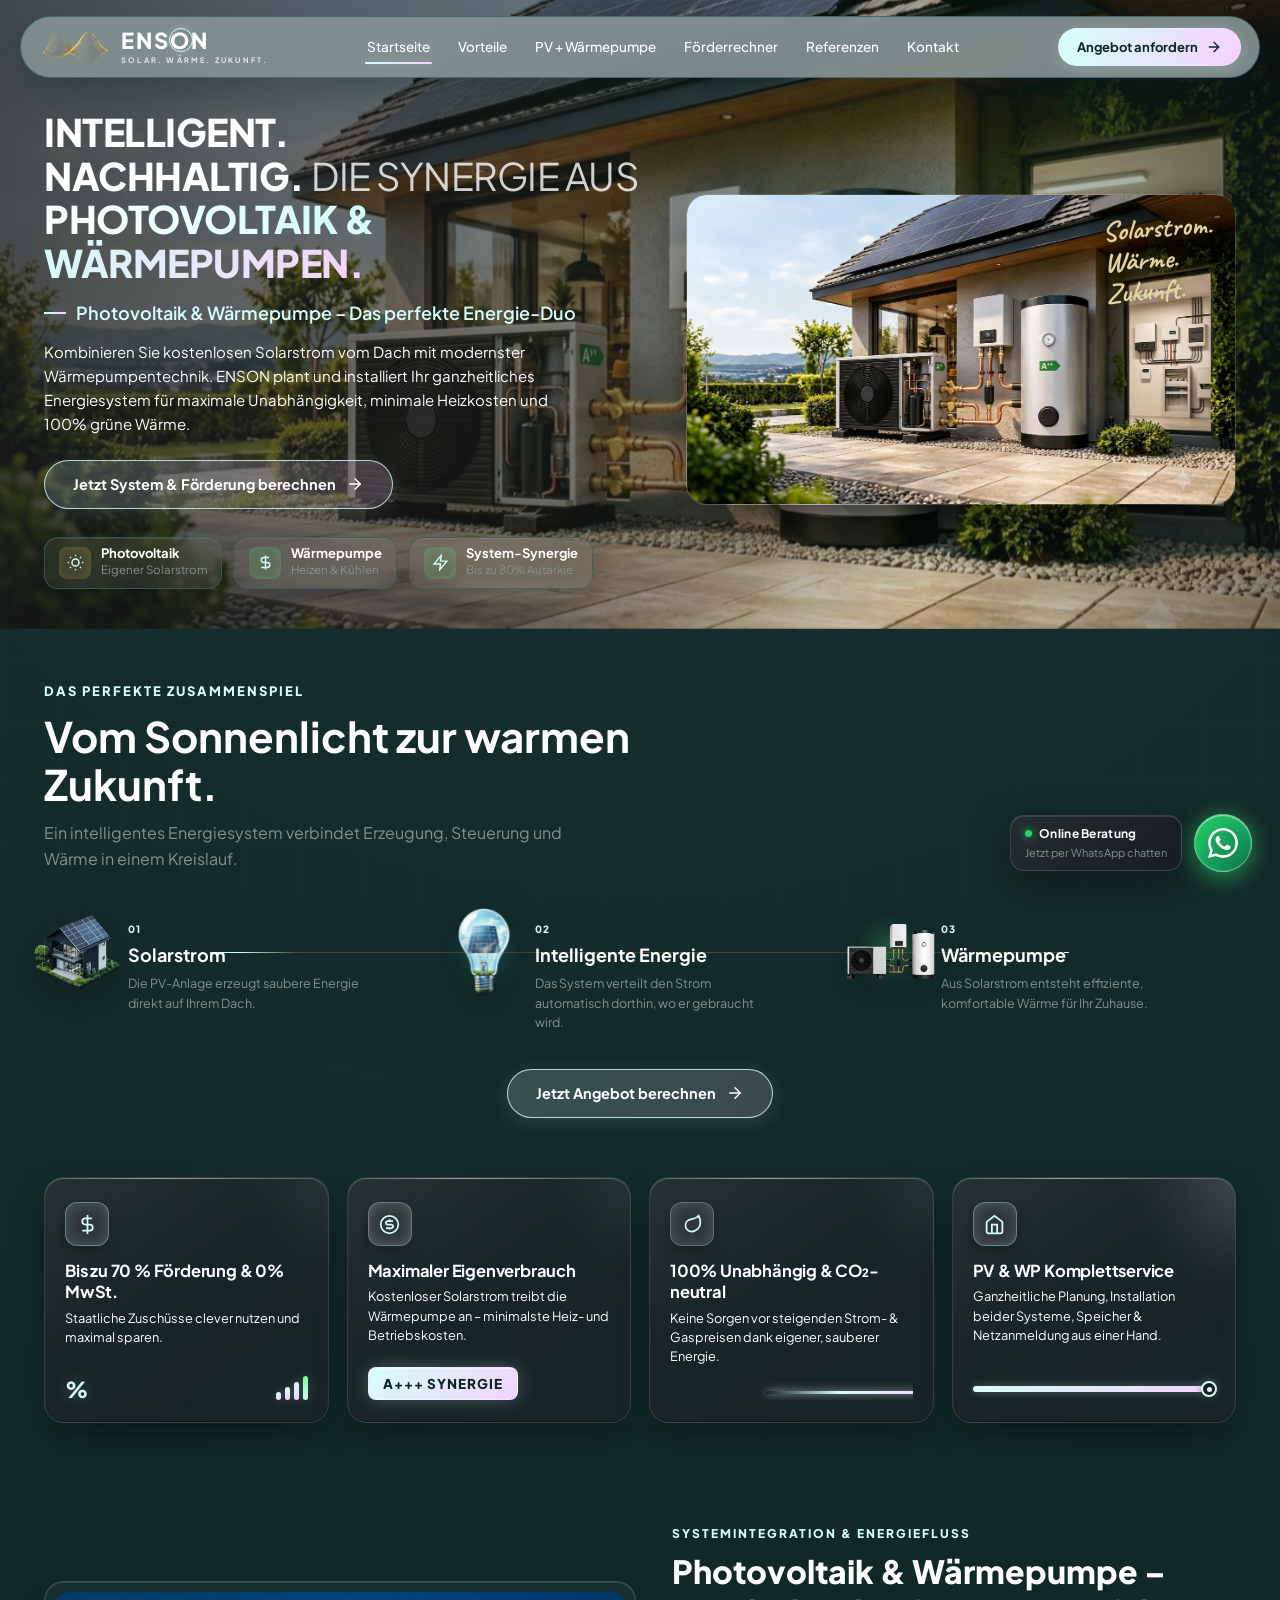
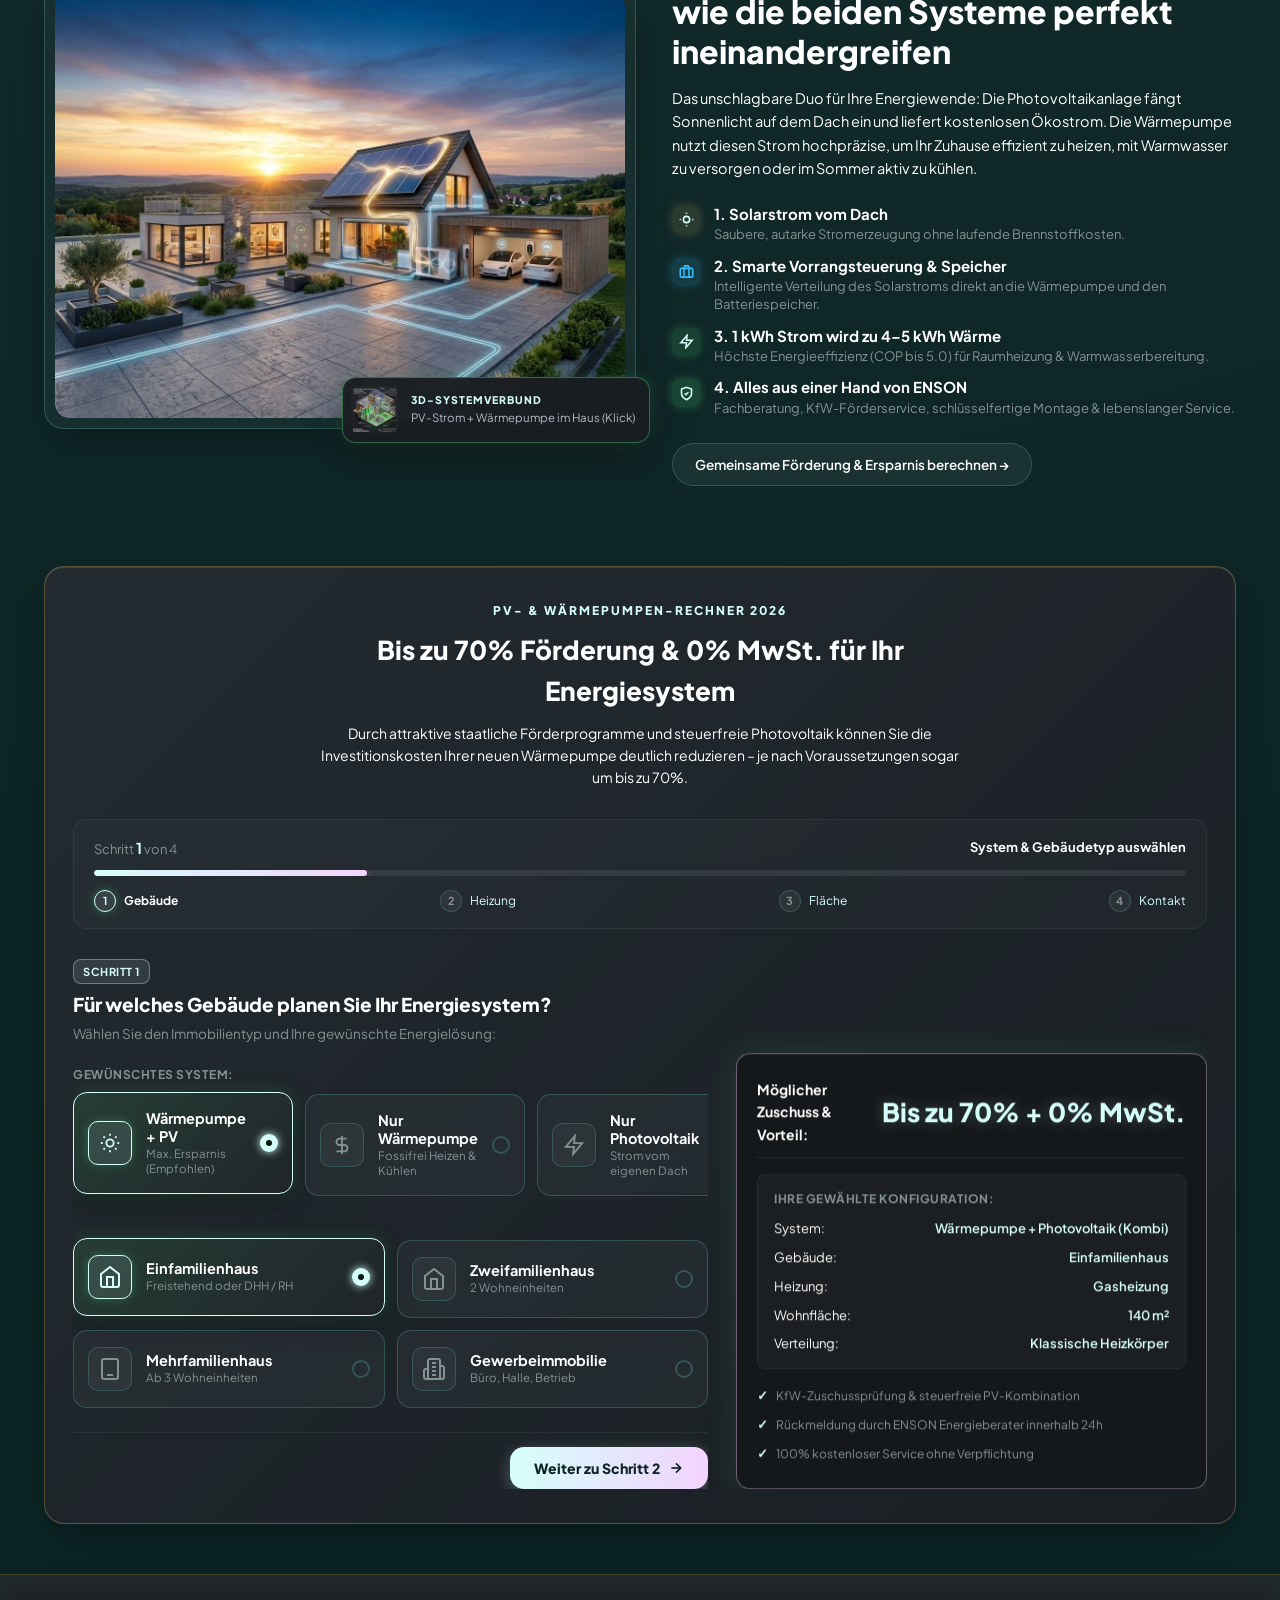
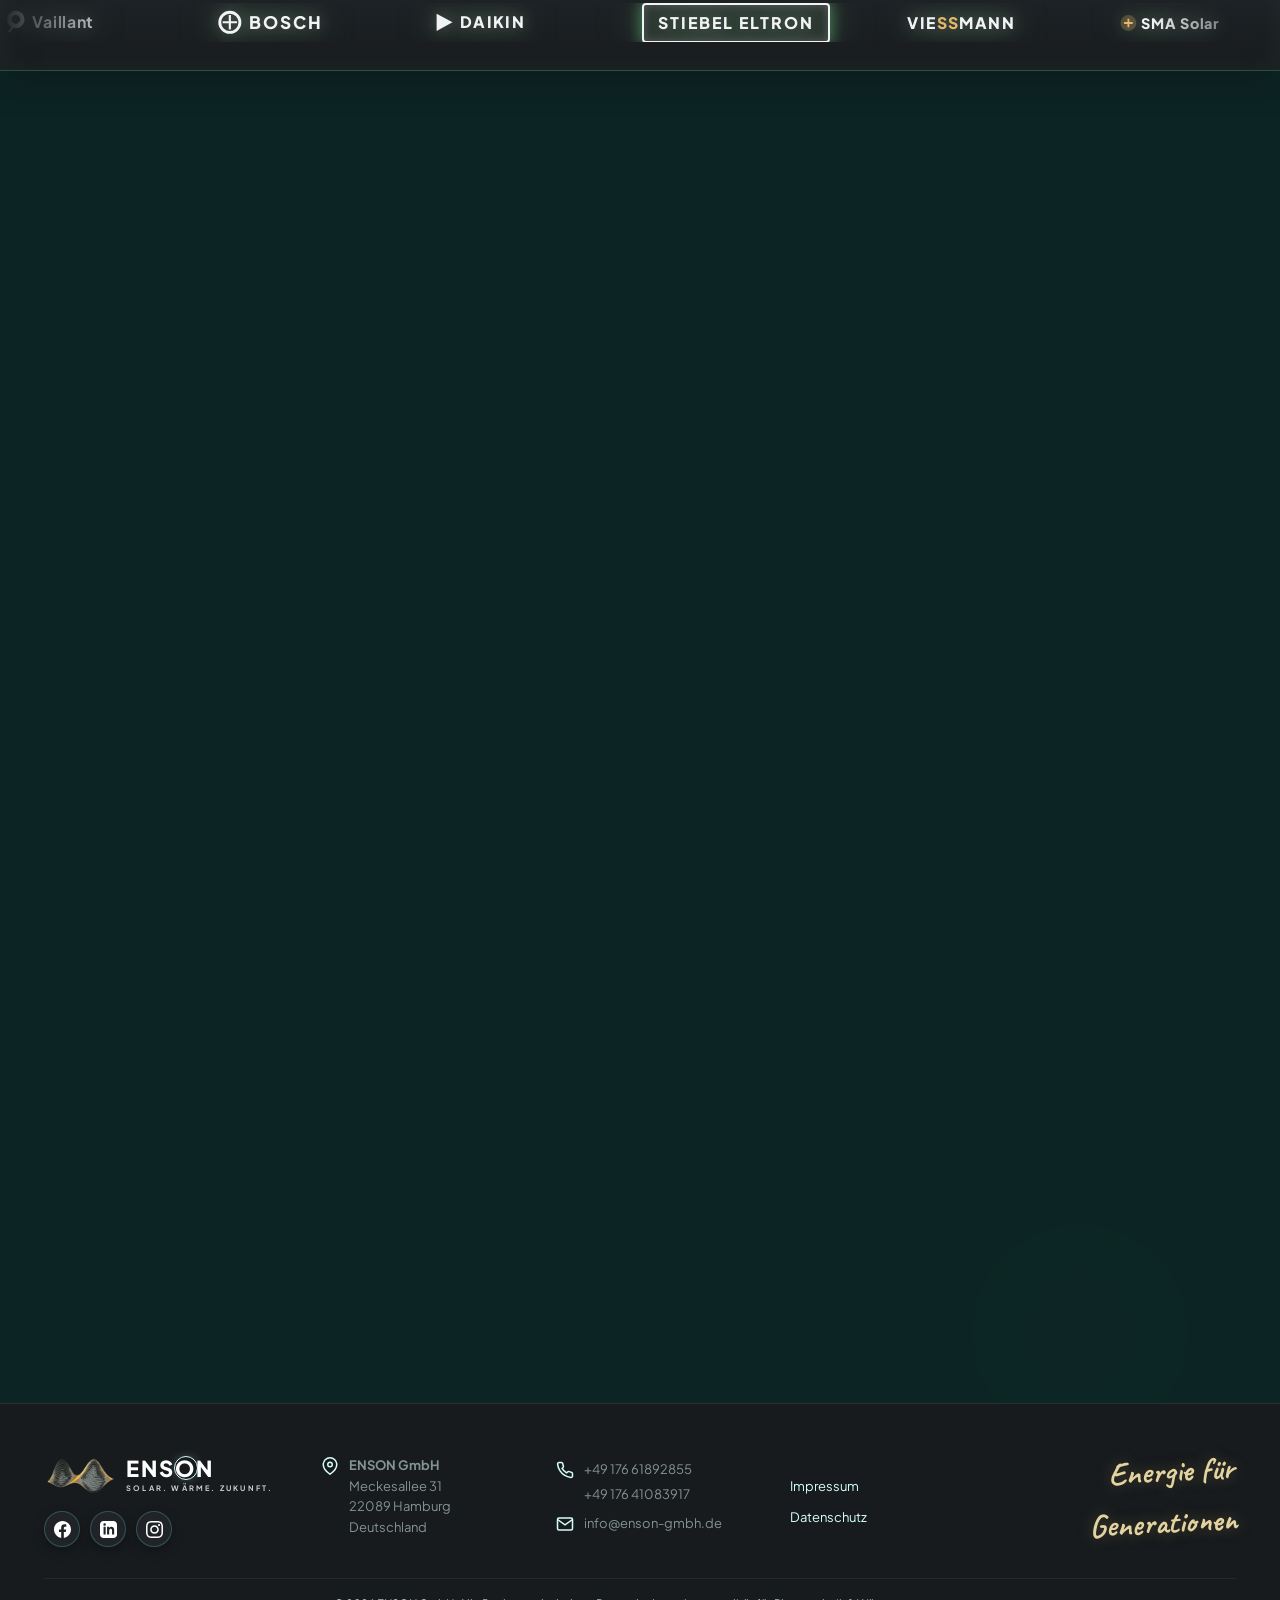
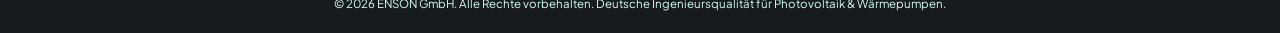
==== commit 65ff2e85: "Update project" ====
--- a/index.html
+++ b/index.html
@@ -32,6 +32,7 @@
   <header class="navbar-wrapper">
     <nav class="navbar glass-card">
       <a href="#hero" class="brand-logo" aria-label="ENSON Homepage">
+        <img class="brand-symbol" src="Logo.png" alt="">
         <div class="logo-mark">
           <span class="brand-name">ENS<span class="brand-o">O</span>N</span>
           <span class="brand-sub">SOLAR. WÄRME. ZUKUNFT.</span>
@@ -1242,6 +1243,7 @@
           <!-- Col 1: Logo & Socials -->
           <div class="footer-col brand-col">
             <a href="#hero" class="brand-logo footer-logo">
+              <img class="brand-symbol" src="Logo.png" alt="">
               <div class="logo-mark">
                 <span class="brand-name">ENS<span class="brand-o">O</span>N</span>
                 <span class="brand-sub">SOLAR. WÄRME. ZUKUNFT.</span>
@@ -1383,4 +1385,4 @@
     <script src="app.js"></script>
 </body>
 
-</html>+</html>
--- a/style.css
+++ b/style.css
@@ -216,6 +216,15 @@
   text-decoration: none;
   display: flex;
   align-items: center;
+  gap: 10px;
+}
+
+.brand-symbol {
+  display: block;
+  width: 72px;
+  height: 44px;
+  object-fit: contain;
+  flex: 0 0 auto;
 }
 
 .logo-mark {
@@ -4835,4 +4844,4 @@
   .legal-section-title {
     font-size: 16px;
   }
-}+}
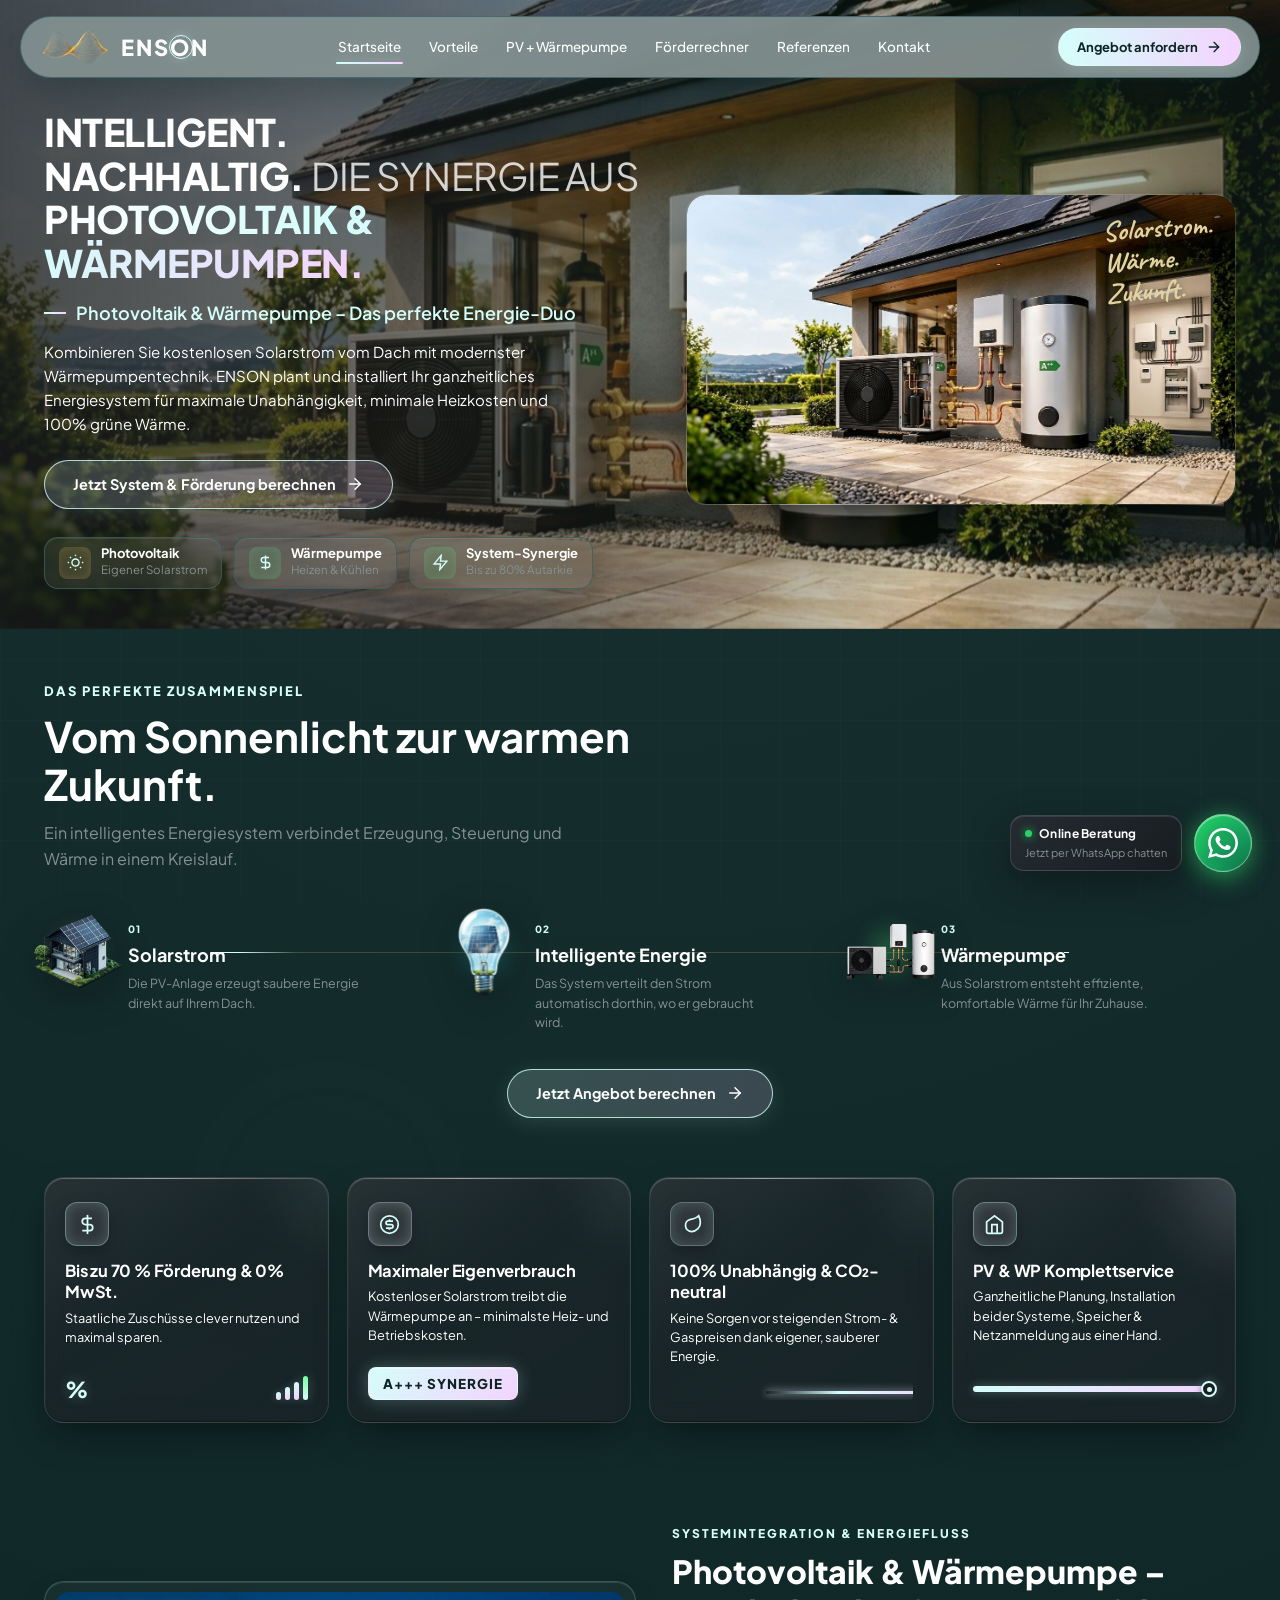
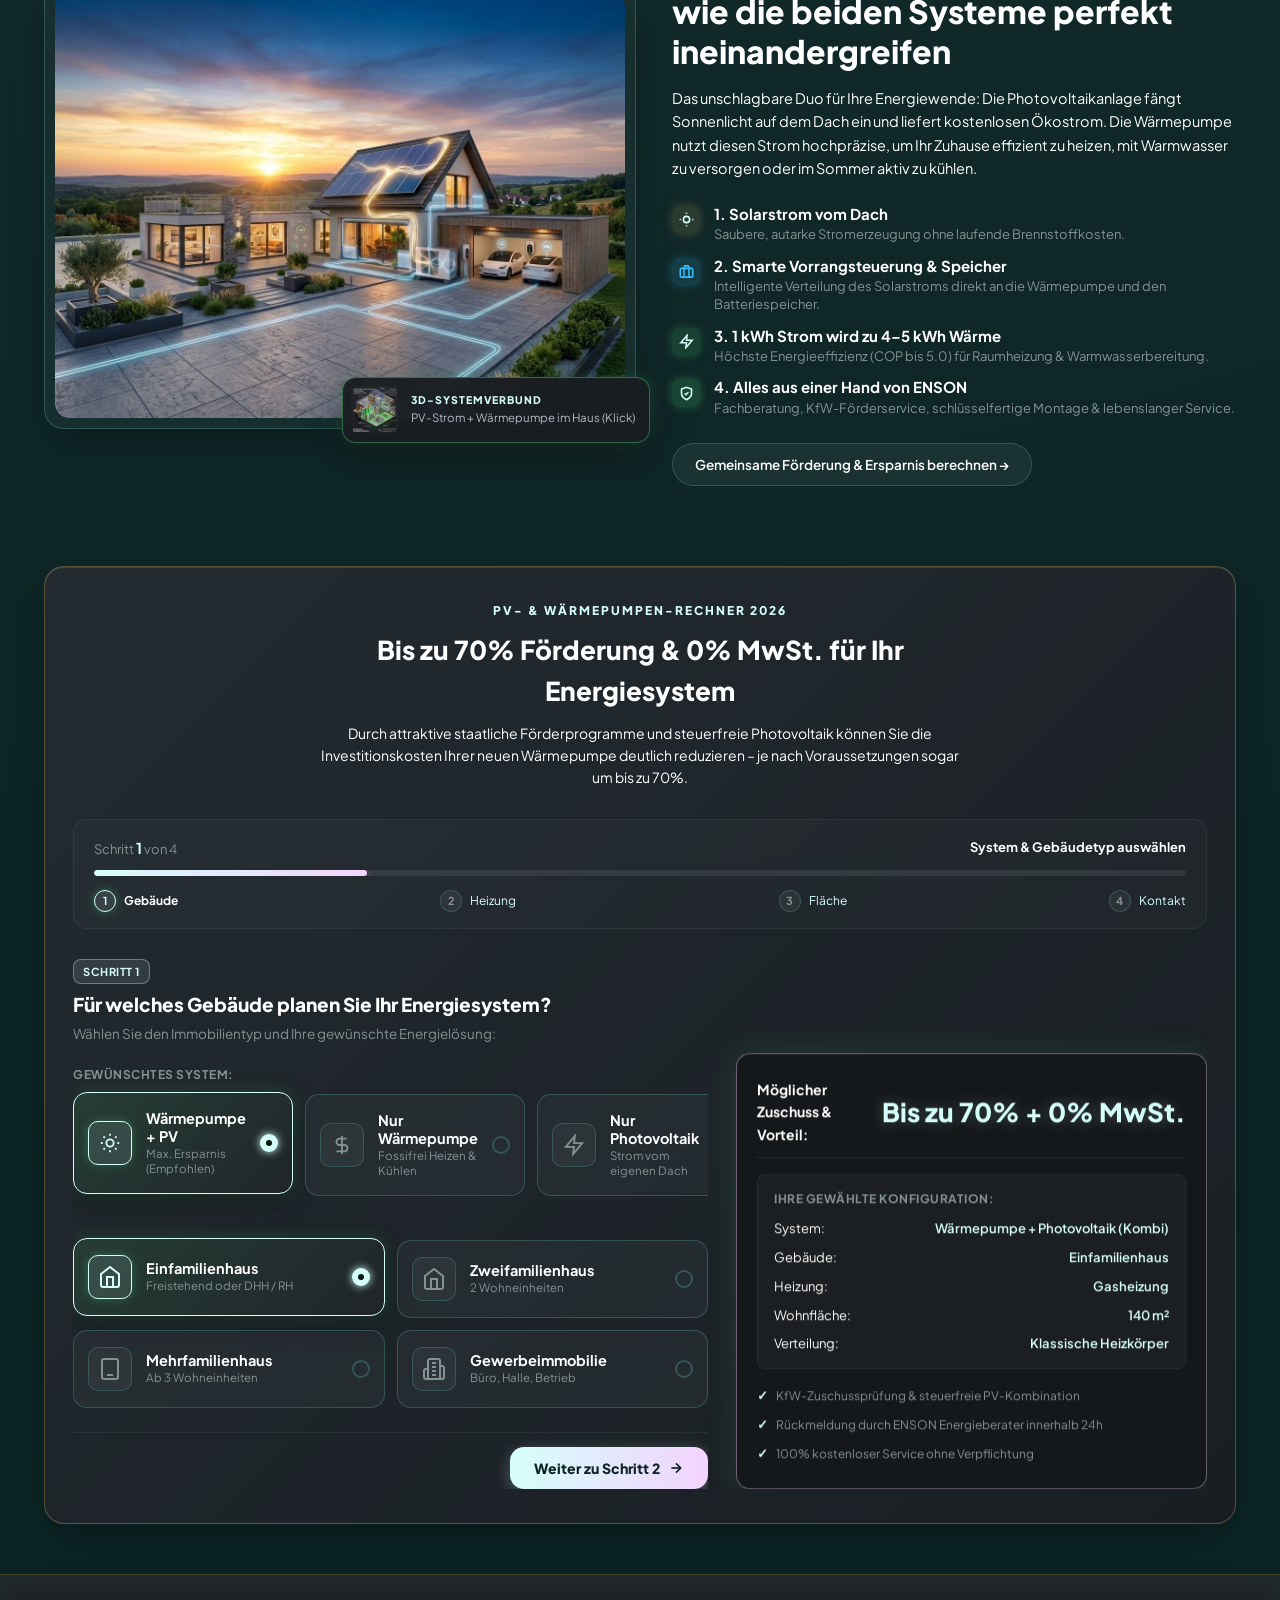
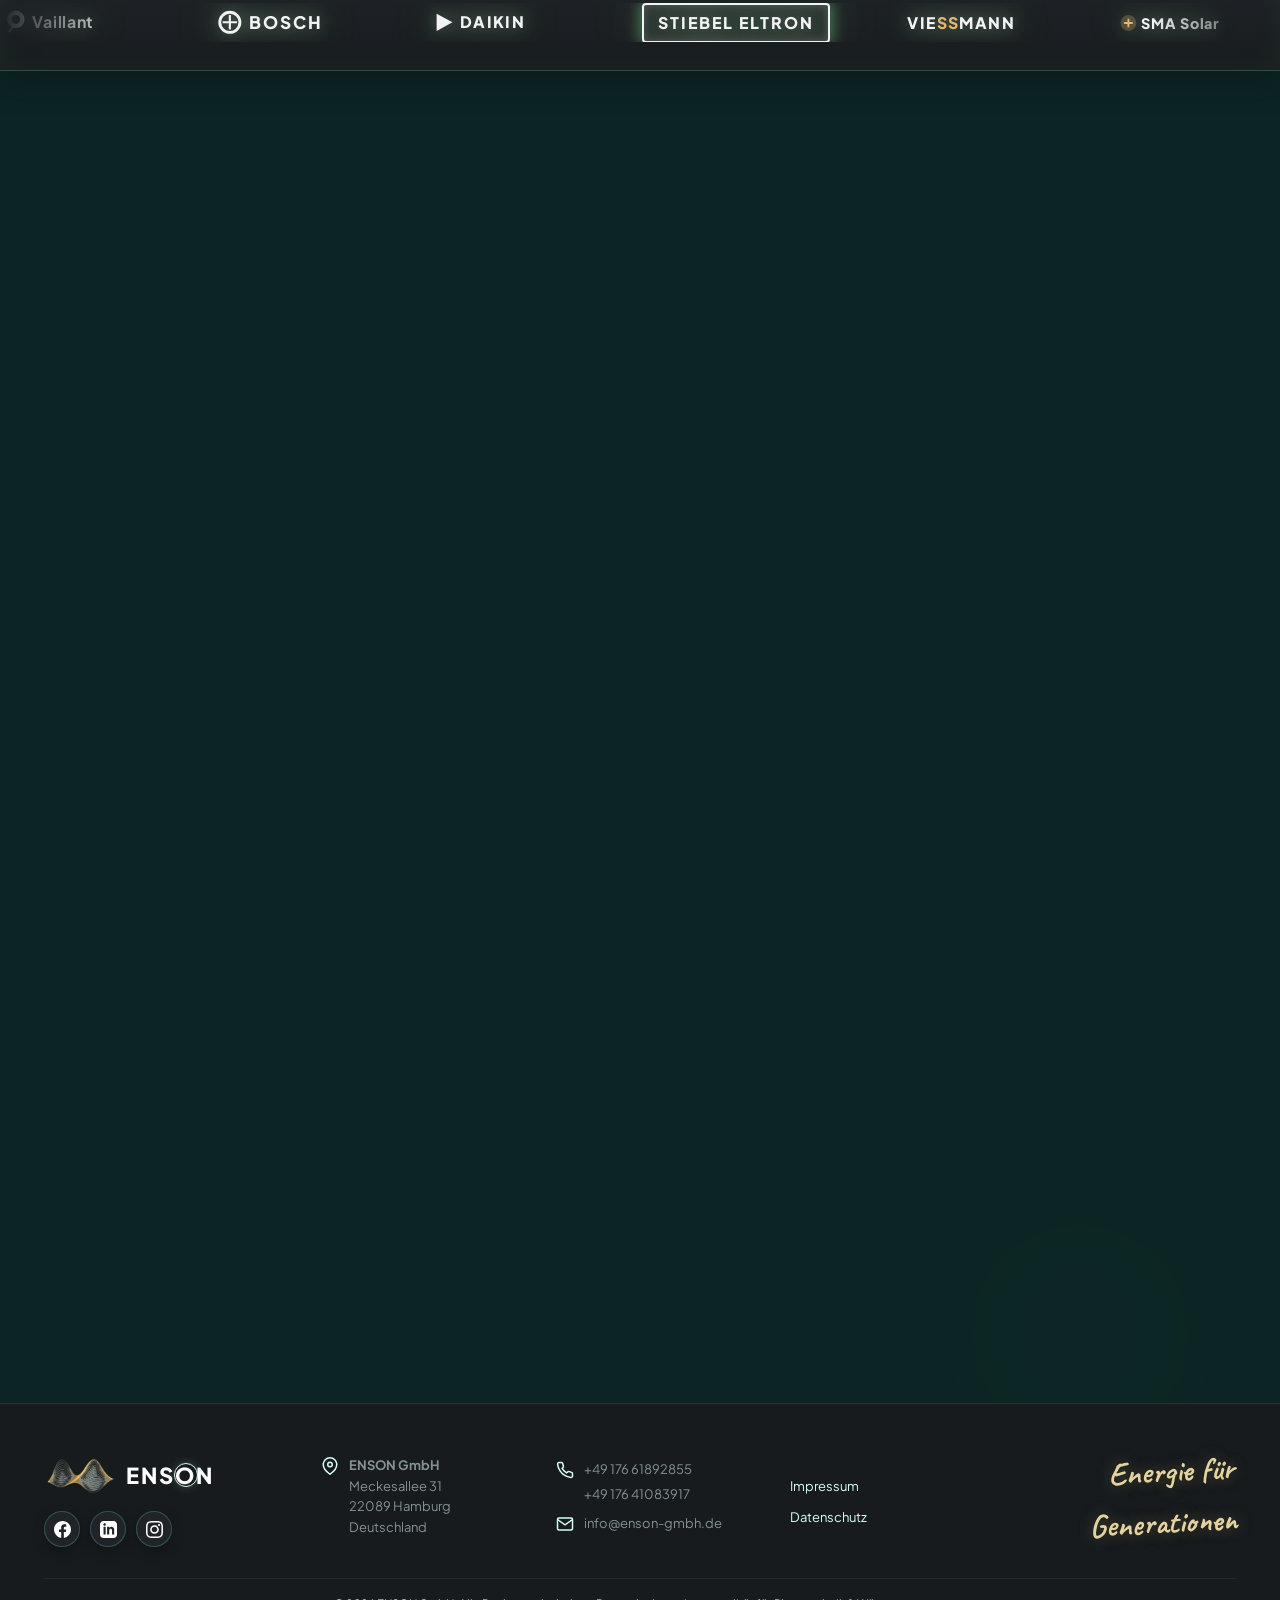
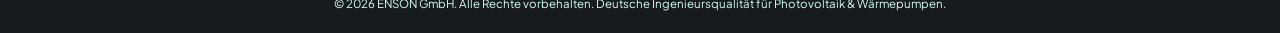
==== commit da682fbf: "Update project" ====
--- a/index.html
+++ b/index.html
@@ -35,7 +35,6 @@
         <img class="brand-symbol" src="Logo.png" alt="">
         <div class="logo-mark">
           <span class="brand-name">ENS<span class="brand-o">O</span>N</span>
-          <span class="brand-sub">SOLAR. WÄRME. ZUKUNFT.</span>
         </div>
       </a>
 
@@ -1246,7 +1245,6 @@
               <img class="brand-symbol" src="Logo.png" alt="">
               <div class="logo-mark">
                 <span class="brand-name">ENS<span class="brand-o">O</span>N</span>
-                <span class="brand-sub">SOLAR. WÄRME. ZUKUNFT.</span>
               </div>
             </a>
 
--- a/style.css
+++ b/style.css
@@ -229,7 +229,7 @@
 
 .logo-mark {
   display: flex;
-  flex-direction: column;
+  align-items: center;
 }
 
 .brand-name {
@@ -3233,16 +3233,17 @@
   }
 
   .navbar .brand-name {
-    font-size: 23px;
-    letter-spacing: 1.8px;
+    font-size: 18px;
+    letter-spacing: 1.2px;
+  }
+
+  .navbar .brand-symbol {
+    width: 54px;
+    height: 34px;
   }
 
   .navbar .brand-o::after {
     display: none;
-  }
-
-  .brand-sub {
-    font-size: 7px;
   }
 
   .btn-quote {
@@ -4007,7 +4008,12 @@
 /* Very Small Screen Phones (max-width: 380px) */
 @media (max-width: 380px) {
   .navbar .brand-name {
-    font-size: 20px;
+    font-size: 16px;
+  }
+
+  .navbar .brand-symbol {
+    width: 46px;
+    height: 30px;
   }
 
   .hero-headline {
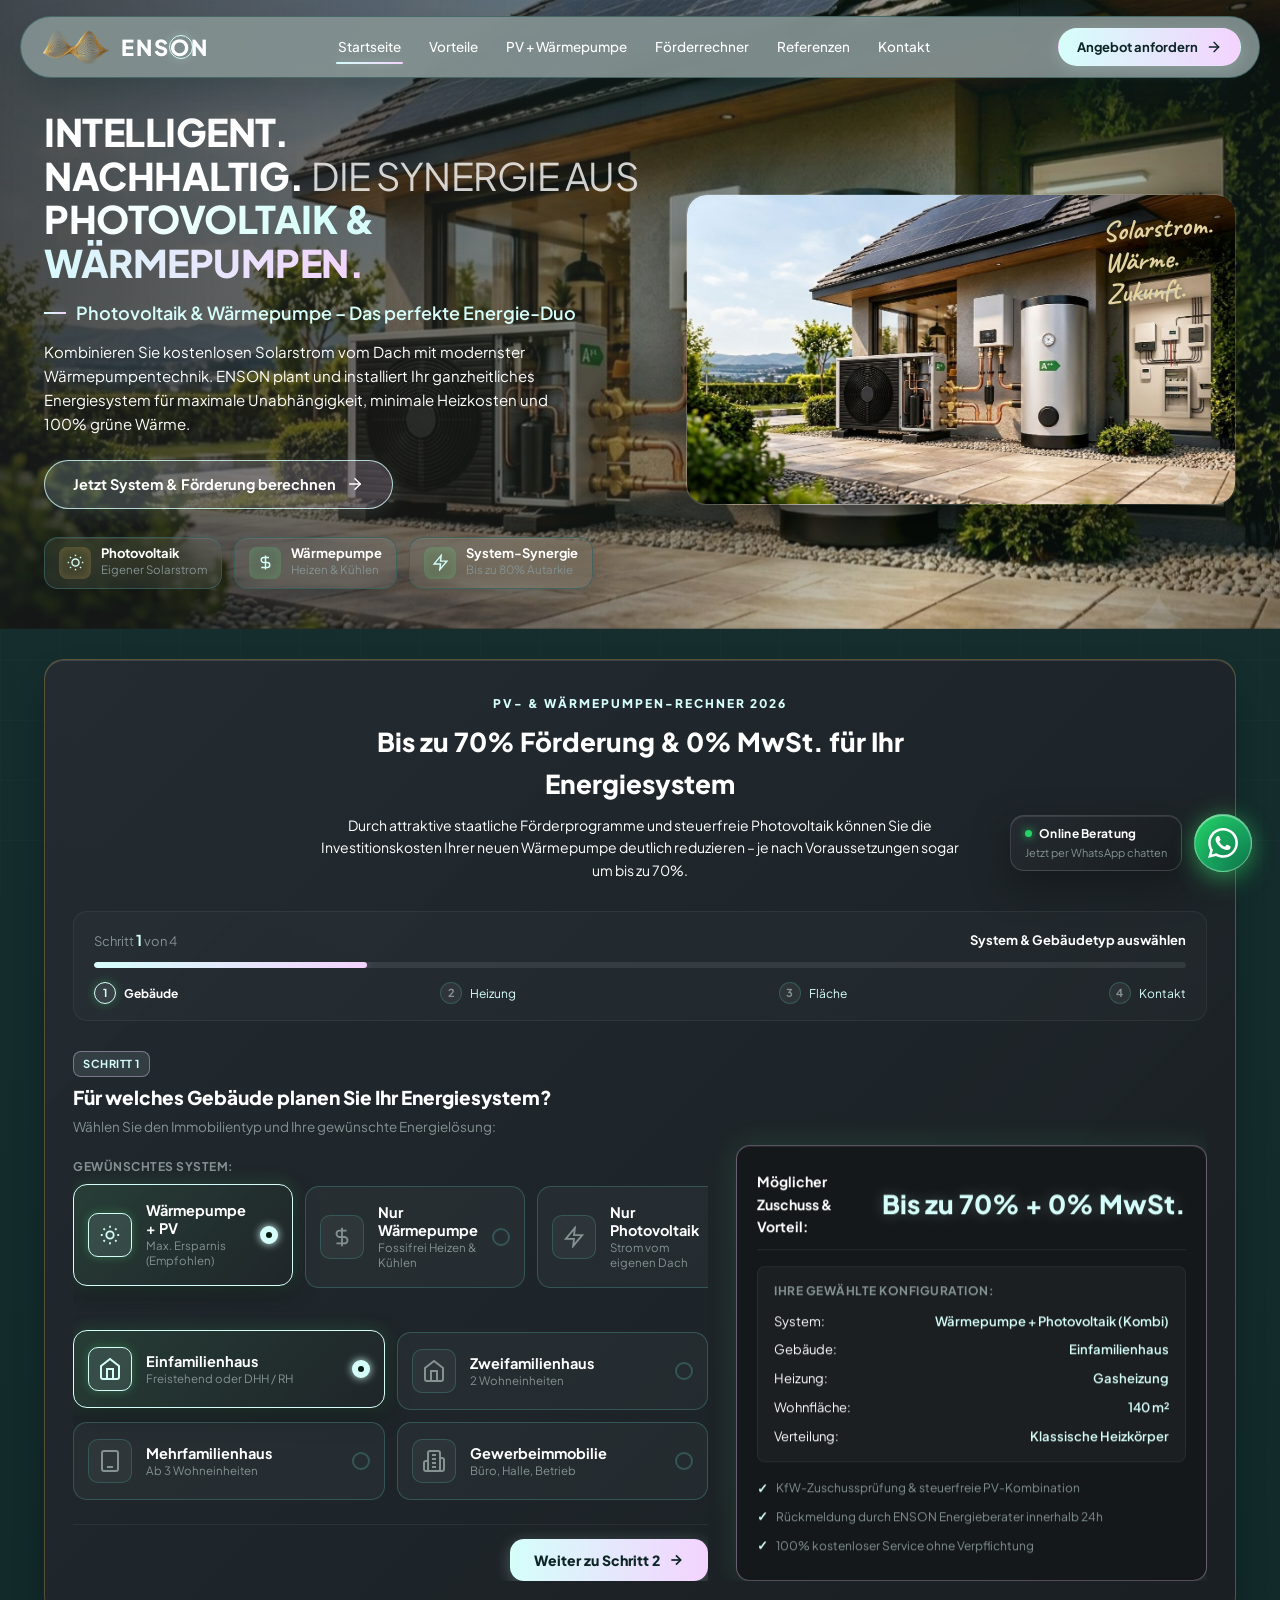
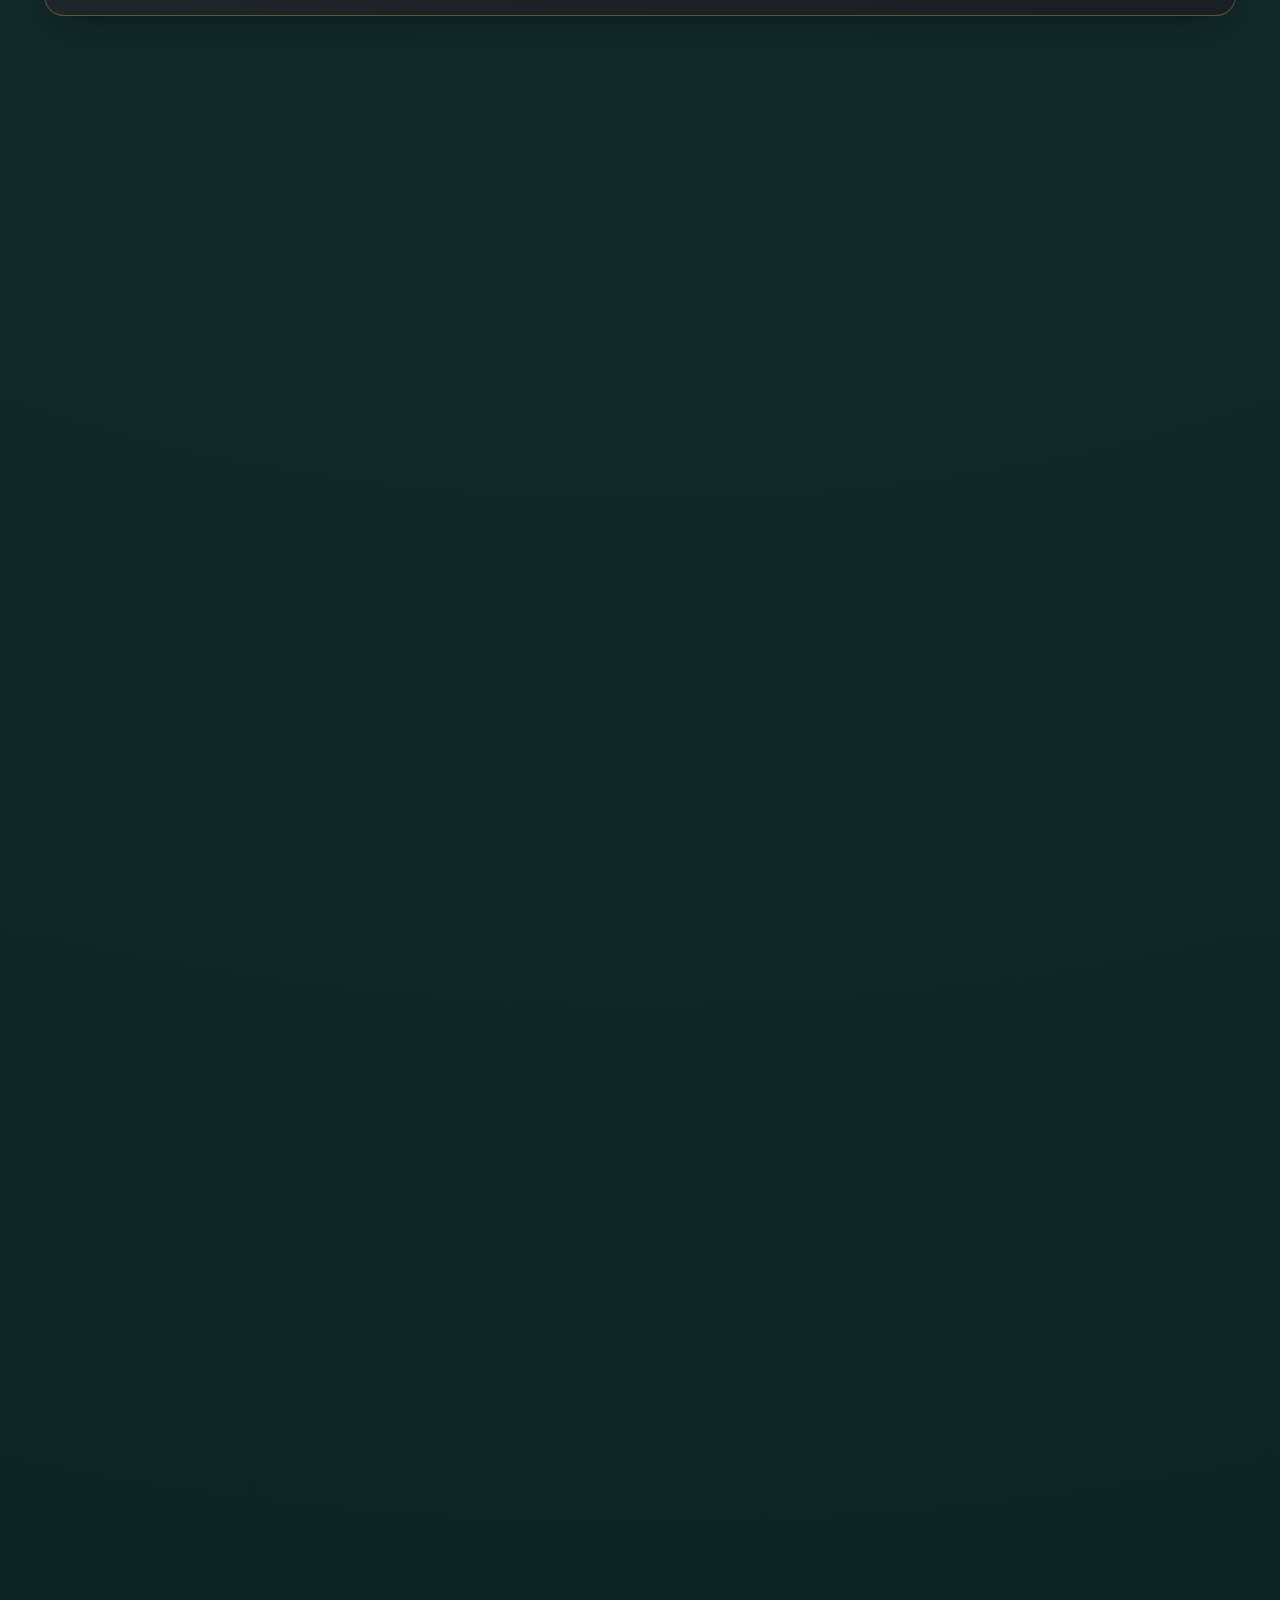
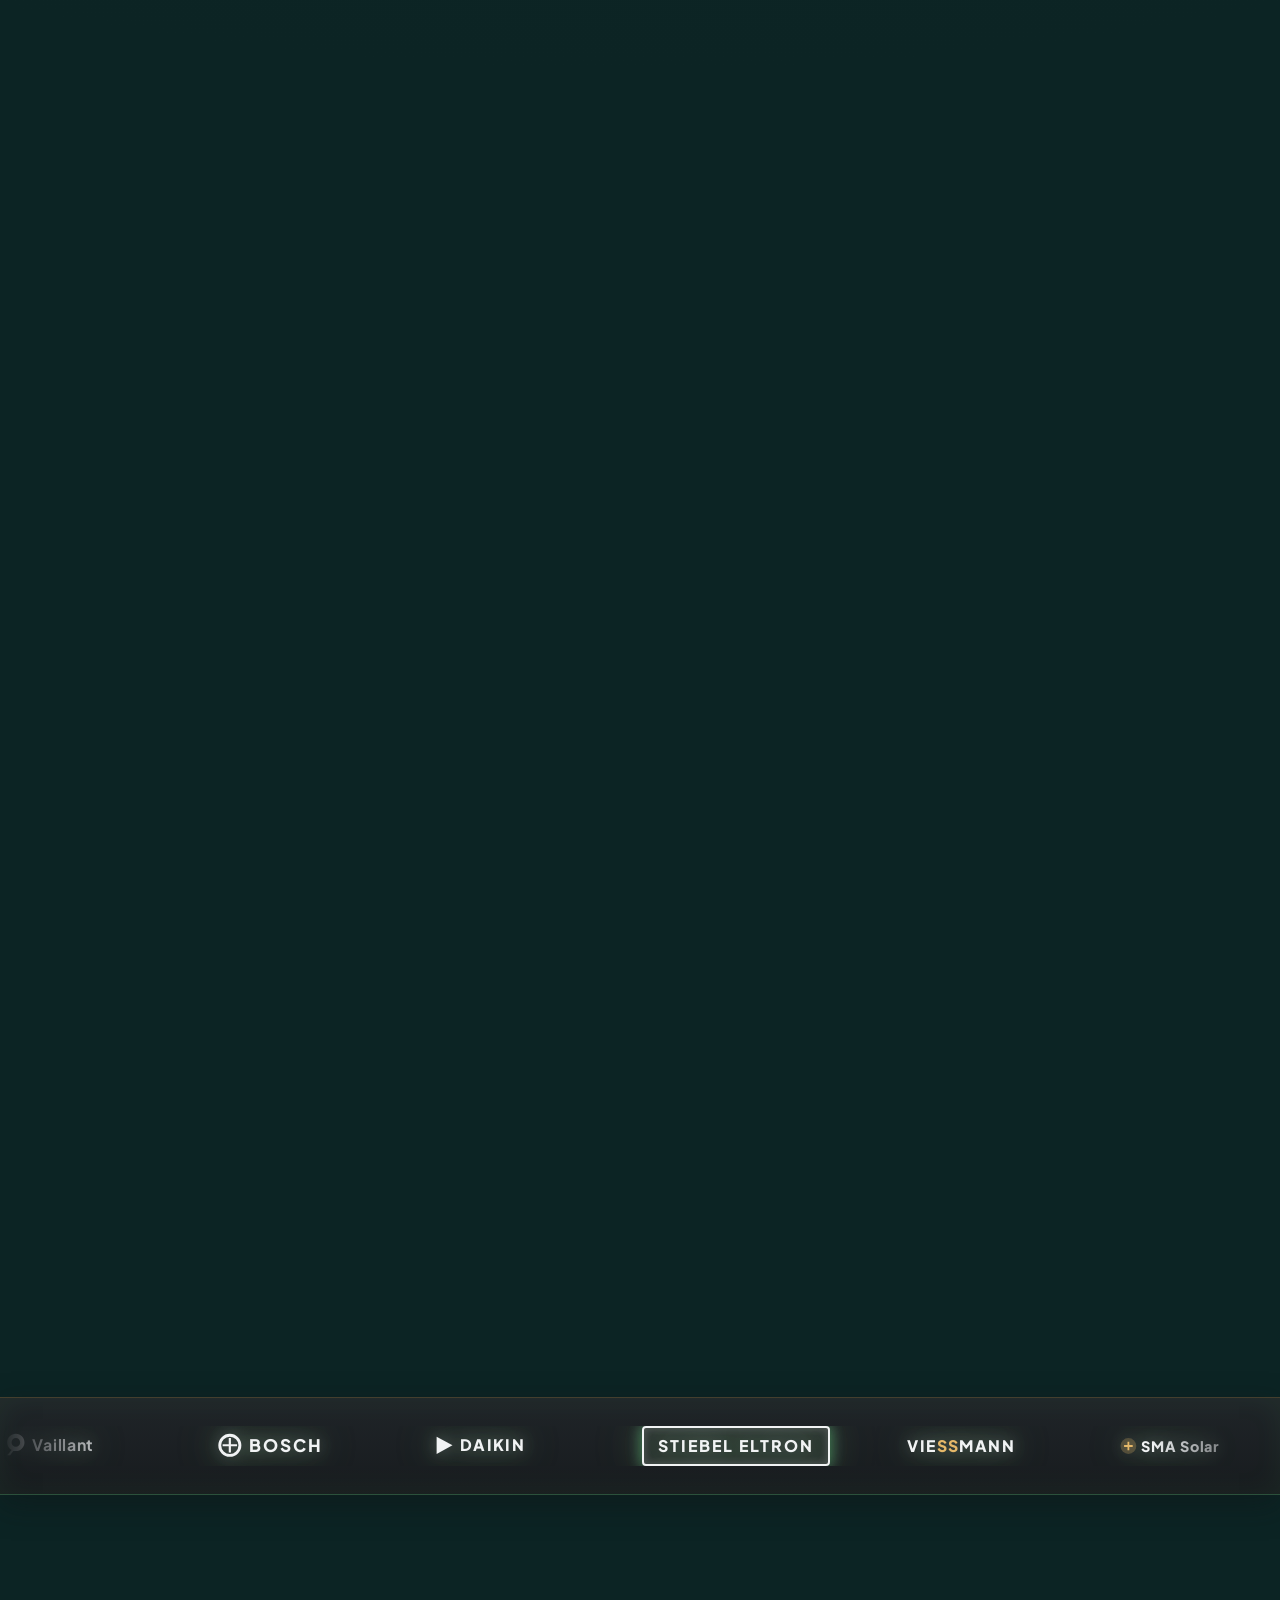
==== commit 3138958b: "Update project" ====
--- a/index.html
+++ b/index.html
@@ -172,277 +172,7 @@
     </div>
   </section>
 
-  <!-- ENERGY SYNERGY FLOW -->
-  <section class="energy-synergy-section" aria-labelledby="energy-synergy-title">
-    <div class="container">
-      <div class="energy-synergy-heading">
-        <span class="section-kicker">Das perfekte Zusammenspiel</span>
-        <h2 id="energy-synergy-title">Vom Sonnenlicht zur warmen Zukunft.</h2>
-        <p>Ein intelligentes Energiesystem verbindet Erzeugung, Steuerung und Wärme in einem Kreislauf.</p>
-      </div>
-
-      <div class="energy-flow-track">
-        <div class="energy-flow-line" aria-hidden="true"><span></span></div>
-
-        <article class="energy-step energy-step-solar">
-          <div class="energy-step-icon energy-step-image-wrap">
-            <div class="energy-wave-halo" aria-hidden="true"></div>
-            <span class="energy-wave-ring ring-1" aria-hidden="true"></span>
-            <span class="energy-wave-ring ring-2" aria-hidden="true"></span>
-            <span class="energy-wave-ring ring-3" aria-hidden="true"></span>
-            <img src="IMG_2026%202.webp" alt="Solarstrom" width="628" height="537" loading="lazy" decoding="async">
-          </div>
-          <div>
-            <span class="energy-step-number">01</span>
-            <h3>Solarstrom</h3>
-            <p>Die PV-Anlage erzeugt saubere Energie direkt auf Ihrem Dach.</p>
-          </div>
-        </article>
-
-        <article class="energy-step energy-step-control">
-          <div class="energy-step-icon energy-step-image-wrap">
-            <div class="energy-wave-halo" aria-hidden="true"></div>
-            <span class="energy-wave-ring ring-1" aria-hidden="true"></span>
-            <span class="energy-wave-ring ring-2" aria-hidden="true"></span>
-            <span class="energy-wave-ring ring-3" aria-hidden="true"></span>
-            <img src="IMG_2026%203.webp" alt="Intelligente Energie" width="461" height="778" loading="lazy" decoding="async">
-          </div>
-          <div>
-            <span class="energy-step-number">02</span>
-            <h3>Intelligente Energie</h3>
-            <p>Das System verteilt den Strom automatisch dorthin, wo er gebraucht wird.</p>
-          </div>
-        </article>
-
-        <article class="energy-step energy-step-heat">
-          <div class="energy-step-icon energy-step-image-wrap">
-            <div class="energy-wave-halo" aria-hidden="true"></div>
-            <span class="energy-wave-ring ring-1" aria-hidden="true"></span>
-            <span class="energy-wave-ring ring-2" aria-hidden="true"></span>
-            <span class="energy-wave-ring ring-3" aria-hidden="true"></span>
-            <img src="file_0.webp" alt="Wärmepumpe" width="1352" height="912" loading="lazy" decoding="async">
-          </div>
-          <div>
-            <span class="energy-step-number">03</span>
-            <h3>Wärmepumpe</h3>
-            <p>Aus Solarstrom entsteht effiziente, komfortable Wärme für Ihr Zuhause.</p>
-          </div>
-        </article>
-      </div>
-
-      <div class="energy-synergy-cta">
-        <a href="#calculator" class="btn-hero-glass">
-          <span>Jetzt Angebot berechnen</span>
-          <svg width="18" height="18" viewBox="0 0 24 24" fill="none" stroke="currentColor" stroke-width="2"
-            stroke-linecap="round" stroke-linejoin="round">
-            <line x1="5" y1="12" x2="19" y2="12"></line>
-            <polyline points="12 5 19 12 12 19"></polyline>
-          </svg>
-        </a>
-      </div>
-    </div>
-  </section>
-
-  <!-- 4 FLOATING BENEFIT CARDS -->
-  <section class="benefits-section" id="benefits">
-    <div class="container">
-      <div class="benefit-cards-grid">
-
-        <!-- CARD 1: FÖRDERUNG -->
-        <div class="benefit-card glass-card">
-          <div class="card-icon-wrap">
-            <div class="neon-icon gold-glow">
-              <svg viewBox="0 0 24 24" fill="none" stroke="currentColor" stroke-width="2">
-                <line x1="12" y1="1" x2="12" y2="23"></line>
-                <path d="M17 5H9.5a3.5 3.5 0 0 0 0 7h5a3.5 3.5 0 0 1 0 7H6"></path>
-              </svg>
-            </div>
-          </div>
-          <h3 class="card-title">Bis zu 70 % Förderung & 0% MwSt.</h3>
-          <p class="card-desc">Staatliche Zuschüsse clever nutzen und maximal sparen.</p>
-
-          <div class="card-visual-element subsidy-element">
-            <div class="percent-badge-gold">%</div>
-            <div class="mini-bar-chart" title="Volle Förderstufe">
-              <span class="bar b1 active"></span>
-              <span class="bar b2 active"></span>
-              <span class="bar b3 active"></span>
-              <span class="bar b4 active"></span>
-            </div>
-          </div>
-        </div>
-
-        <!-- CARD 2: BETRIEBSKOSTEN & EIGENVERBRAUCH -->
-        <div class="benefit-card glass-card">
-          <div class="card-icon-wrap">
-            <div class="neon-icon green-glow">
-              <svg viewBox="0 0 24 24" fill="none" stroke="currentColor" stroke-width="2">
-                <circle cx="12" cy="12" r="10"></circle>
-                <path d="M16 8h-6a2 2 0 1 0 0 4h4a2 2 0 1 1 0 4H8"></path>
-                <line x1="12" y1="6" x2="12" y2="8"></line>
-                <line x1="12" y1="16" x2="12" y2="18"></line>
-              </svg>
-            </div>
-          </div>
-          <h3 class="card-title">Maximaler Eigenverbrauch</h3>
-          <p class="card-desc">Kostenloser Solarstrom treibt die Wärmepumpe an – minimalste Heiz- und Betriebskosten.</p>
-
-          <div class="card-visual-element">
-            <div class="efficiency-badge-green">
-              <span>A+++ SYNERGIE</span>
-            </div>
-          </div>
-        </div>
-
-        <!-- CARD 3: CO2 REDUKTION & AUTARKIE -->
-        <div class="benefit-card glass-card">
-          <div class="card-icon-wrap">
-            <div class="neon-icon wave-glow">
-              <svg viewBox="0 0 24 24" fill="none" stroke="currentColor" stroke-width="2">
-                <path d="M11 20A7 7 0 0 1 9.8 6.1C15.5 5 17 4.48 19 2c1 2 2 4.18 2 8 0 5.5-4.78 10-10 10Z"></path>
-              </svg>
-            </div>
-          </div>
-          <h3 class="card-title">100% Unabhängig & CO₂-neutral</h3>
-          <p class="card-desc">Keine Sorgen vor steigenden Strom- & Gaspreisen dank eigener, sauberer Energie.</p>
-
-          <div class="card-visual-element wave-container">
-            <div class="energy-glow-wave"></div>
-          </div>
-        </div>
-
-        <!-- CARD 4: KOMPLETTSERVICE -->
-        <div class="benefit-card glass-card">
-          <div class="card-icon-wrap">
-            <div class="neon-icon house-glow">
-              <svg viewBox="0 0 24 24" fill="none" stroke="currentColor" stroke-width="2">
-                <path d="m3 9 9-7 9 7v11a2 2 0 0 1-2 2H5a2 2 0 0 1-2-2z"></path>
-                <polyline points="9 22 9 12 15 12 15 22"></polyline>
-              </svg>
-            </div>
-          </div>
-          <h3 class="card-title">PV & WP Komplettservice</h3>
-          <p class="card-desc">Ganzheitliche Planung, Installation beider Systeme, Speicher & Netzanmeldung aus einer Hand.</p>
-
-          <div class="card-visual-element service-element">
-            <div class="progress-bar-slider">
-              <div class="slider-fill"></div>
-              <div class="slider-thumb-ring">
-                <span class="slider-thumb-center"></span>
-              </div>
-            </div>
-          </div>
-        </div>
-
-      </div>
-    </div>
-  </section>
-
-  <!-- PRODUCT & SOLUTIONS SECTION ("MODERNE ENERGIETECHNIK: DAS PERFEKTE DUO") -->
-  <section class="solutions-section" id="solutions">
-    <div class="container">
-      <div class="solutions-grid">
-
-        <!-- LEFT: INDOOR INSTALLATION & 3D CUTAWAY VISUAL -->
-        <div class="solutions-left">
-          <div class="indoor-visual-card glass-card">
-            <div class="image-frame-indoor">
-              <img src="assets/images/indoor-room.webp" alt="Fachgerechte PV & Wärmepumpen Inneninstallation"
-                class="indoor-main-img" loading="lazy" decoding="async">
-            </div>
-
-            <!-- Floating 3D House Cutaway Badge -->
-            <div class="cutaway-floating-badge glass-card" id="cutawayTrigger">
-              <img src="assets/images/house-3d-model.webp" alt="3D-Visualisierung von Heizung und Solarenergie" class="cutaway-thumb" width="1024" height="1024" loading="lazy" decoding="async">
-              <div class="cutaway-info">
-                <span class="badge-tag">3D-SYSTEMVERBUND</span>
-                <span class="badge-sub">PV-Strom + Wärmepumpe im Haus (Klick)</span>
-              </div>
-            </div>
-          </div>
-        </div>
-
-        <!-- RIGHT: HEADING & BULLET FEATURES -->
-        <div class="solutions-right">
-          <span class="section-eyebrow-gold">SYSTEMINTEGRATION & ENERGIEFLUSS</span>
-          <h2 class="section-heading">
-            Photovoltaik & Wärmepumpe –<br>
-            wie die beiden Systeme perfekt ineinandergreifen
-          </h2>
-
-          <p class="solutions-lead-text">
-            Das unschlagbare Duo für Ihre Energiewende: Die Photovoltaikanlage fängt Sonnenlicht auf dem Dach ein und liefert kostenlosen Ökostrom. Die Wärmepumpe nutzt diesen Strom hochpräzise, um Ihr Zuhause effizient zu heizen, mit Warmwasser zu versorgen oder im Sommer aktiv zu kühlen.
-          </p>
-
-          <div class="service-features-list">
-            <div class="feature-item">
-              <div class="feature-icon-bolt gold-glow-icon">
-                <svg viewBox="0 0 24 24" fill="none" stroke="currentColor" stroke-width="2.5">
-                  <circle cx="12" cy="12" r="5"></circle>
-                  <line x1="12" y1="1" x2="12" y2="3"></line>
-                  <line x1="12" y1="21" x2="12" y2="23"></line>
-                  <line x1="1" y1="12" x2="3" y2="12"></line>
-                  <line x1="21" y1="12" x2="23" y2="12"></line>
-                </svg>
-              </div>
-              <div class="feature-text-block">
-                <span class="feature-label">1. Solarstrom vom Dach</span>
-                <span class="feature-desc">Saubere, autarke Stromerzeugung ohne laufende Brennstoffkosten.</span>
-              </div>
-            </div>
-
-            <div class="feature-item">
-              <div class="feature-icon-bolt blue-glow-icon">
-                <svg viewBox="0 0 24 24" fill="none" stroke="currentColor" stroke-width="2.5">
-                  <rect x="2" y="7" width="20" height="14" rx="2" ry="2"></rect>
-                  <path d="M16 21V5a2 2 0 0 0-2-2h-4a2 2 0 0 0-2 2v16"></path>
-                </svg>
-              </div>
-              <div class="feature-text-block">
-                <span class="feature-label">2. Smarte Vorrangsteuerung & Speicher</span>
-                <span class="feature-desc">Intelligente Verteilung des Solarstroms direkt an die Wärmepumpe und den Batteriespeicher.</span>
-              </div>
-            </div>
-
-            <div class="feature-item">
-              <div class="feature-icon-bolt">
-                <svg viewBox="0 0 24 24" fill="none" stroke="currentColor" stroke-width="2.5">
-                  <polygon points="13 2 3 14 12 14 11 22 21 10 12 10 13 2"></polygon>
-                </svg>
-              </div>
-              <div class="feature-text-block">
-                <span class="feature-label">3. 1 kWh Strom wird zu 4–5 kWh Wärme</span>
-                <span class="feature-desc">Höchste Energieeffizienz (COP bis 5.0) für Raumheizung & Warmwasserbereitung.</span>
-              </div>
-            </div>
-
-            <div class="feature-item">
-              <div class="feature-icon-bolt green-glow-icon">
-                <svg viewBox="0 0 24 24" fill="none" stroke="currentColor" stroke-width="2.5">
-                  <path d="M12 22s8-4 8-10V5l-8-3-8 3v7c0 6 8 10 8 10z"></path>
-                  <polyline points="9 12 11 14 15 10"></polyline>
-                </svg>
-              </div>
-              <div class="feature-text-block">
-                <span class="feature-label">4. Alles aus einer Hand von ENSON</span>
-                <span class="feature-desc">Fachberatung, KfW-Förderservice, schlüsselfertige Montage & lebenslanger Service.</span>
-              </div>
-            </div>
-          </div>
-
-          <div class="solutions-cta-box">
-            <a href="#calculator" class="btn-secondary-glass">
-              <span>Gemeinsame Förderung & Ersparnis berechnen →</span>
-            </a>
-          </div>
-
-        </div>
-
-      </div>
-    </div>
-  </section>
-
-  <!-- INTERACTIVE SUBSIDY CALCULATOR & MULTI-STEP INQUIRY (FÖRDERUNGSRECHNER 2026) -->
+  <!-- PV & HEAT PUMP CALCULATOR -->
   <section class="calculator-section" id="calculator">
     <div class="container">
       <div class="calc-card glass-card">
@@ -890,7 +620,277 @@
     </div>
   </section>
 
-  <!-- BRAND TRUST STRIP (CONTINUOUS GLOWING PARTNER MARQUEE) -->
+  <!-- ENERGY SYNERGY FLOW -->
+  <section class="energy-synergy-section" aria-labelledby="energy-synergy-title">
+    <div class="container">
+      <div class="energy-synergy-heading">
+        <span class="section-kicker">Das perfekte Zusammenspiel</span>
+        <h2 id="energy-synergy-title">Vom Sonnenlicht zur warmen Zukunft.</h2>
+        <p>Ein intelligentes Energiesystem verbindet Erzeugung, Steuerung und Wärme in einem Kreislauf.</p>
+      </div>
+
+      <div class="energy-flow-track">
+        <div class="energy-flow-line" aria-hidden="true"><span></span></div>
+
+        <article class="energy-step energy-step-solar">
+          <div class="energy-step-icon energy-step-image-wrap">
+            <div class="energy-wave-halo" aria-hidden="true"></div>
+            <span class="energy-wave-ring ring-1" aria-hidden="true"></span>
+            <span class="energy-wave-ring ring-2" aria-hidden="true"></span>
+            <span class="energy-wave-ring ring-3" aria-hidden="true"></span>
+            <img src="IMG_2026%202.webp" alt="Solarstrom" width="628" height="537" loading="lazy" decoding="async">
+          </div>
+          <div>
+            <span class="energy-step-number">01</span>
+            <h3>Solarstrom</h3>
+            <p>Die PV-Anlage erzeugt saubere Energie direkt auf Ihrem Dach.</p>
+          </div>
+        </article>
+
+        <article class="energy-step energy-step-control">
+          <div class="energy-step-icon energy-step-image-wrap">
+            <div class="energy-wave-halo" aria-hidden="true"></div>
+            <span class="energy-wave-ring ring-1" aria-hidden="true"></span>
+            <span class="energy-wave-ring ring-2" aria-hidden="true"></span>
+            <span class="energy-wave-ring ring-3" aria-hidden="true"></span>
+            <img src="IMG_2026%203.webp" alt="Intelligente Energie" width="461" height="778" loading="lazy" decoding="async">
+          </div>
+          <div>
+            <span class="energy-step-number">02</span>
+            <h3>Intelligente Energie</h3>
+            <p>Das System verteilt den Strom automatisch dorthin, wo er gebraucht wird.</p>
+          </div>
+        </article>
+
+        <article class="energy-step energy-step-heat">
+          <div class="energy-step-icon energy-step-image-wrap">
+            <div class="energy-wave-halo" aria-hidden="true"></div>
+            <span class="energy-wave-ring ring-1" aria-hidden="true"></span>
+            <span class="energy-wave-ring ring-2" aria-hidden="true"></span>
+            <span class="energy-wave-ring ring-3" aria-hidden="true"></span>
+            <img src="file_0.webp" alt="Wärmepumpe" width="1352" height="912" loading="lazy" decoding="async">
+          </div>
+          <div>
+            <span class="energy-step-number">03</span>
+            <h3>Wärmepumpe</h3>
+            <p>Aus Solarstrom entsteht effiziente, komfortable Wärme für Ihr Zuhause.</p>
+          </div>
+        </article>
+      </div>
+
+      <div class="energy-synergy-cta">
+        <a href="#calculator" class="btn-hero-glass">
+          <span>Jetzt Angebot berechnen</span>
+          <svg width="18" height="18" viewBox="0 0 24 24" fill="none" stroke="currentColor" stroke-width="2"
+            stroke-linecap="round" stroke-linejoin="round">
+            <line x1="5" y1="12" x2="19" y2="12"></line>
+            <polyline points="12 5 19 12 12 19"></polyline>
+          </svg>
+        </a>
+      </div>
+    </div>
+  </section>
+
+  <!-- 4 FLOATING BENEFIT CARDS -->
+  <section class="benefits-section" id="benefits">
+    <div class="container">
+      <div class="benefit-cards-grid">
+
+        <!-- CARD 1: FÖRDERUNG -->
+        <div class="benefit-card glass-card">
+          <div class="card-icon-wrap">
+            <div class="neon-icon gold-glow">
+              <svg viewBox="0 0 24 24" fill="none" stroke="currentColor" stroke-width="2">
+                <line x1="12" y1="1" x2="12" y2="23"></line>
+                <path d="M17 5H9.5a3.5 3.5 0 0 0 0 7h5a3.5 3.5 0 0 1 0 7H6"></path>
+              </svg>
+            </div>
+          </div>
+          <h3 class="card-title">Bis zu 70 % Förderung & 0% MwSt.</h3>
+          <p class="card-desc">Staatliche Zuschüsse clever nutzen und maximal sparen.</p>
+
+          <div class="card-visual-element subsidy-element">
+            <div class="percent-badge-gold">%</div>
+            <div class="mini-bar-chart" title="Volle Förderstufe">
+              <span class="bar b1 active"></span>
+              <span class="bar b2 active"></span>
+              <span class="bar b3 active"></span>
+              <span class="bar b4 active"></span>
+            </div>
+          </div>
+        </div>
+
+        <!-- CARD 2: BETRIEBSKOSTEN & EIGENVERBRAUCH -->
+        <div class="benefit-card glass-card">
+          <div class="card-icon-wrap">
+            <div class="neon-icon green-glow">
+              <svg viewBox="0 0 24 24" fill="none" stroke="currentColor" stroke-width="2">
+                <circle cx="12" cy="12" r="10"></circle>
+                <path d="M16 8h-6a2 2 0 1 0 0 4h4a2 2 0 1 1 0 4H8"></path>
+                <line x1="12" y1="6" x2="12" y2="8"></line>
+                <line x1="12" y1="16" x2="12" y2="18"></line>
+              </svg>
+            </div>
+          </div>
+          <h3 class="card-title">Maximaler Eigenverbrauch</h3>
+          <p class="card-desc">Kostenloser Solarstrom treibt die Wärmepumpe an – minimalste Heiz- und Betriebskosten.</p>
+
+          <div class="card-visual-element">
+            <div class="efficiency-badge-green">
+              <span>A+++ SYNERGIE</span>
+            </div>
+          </div>
+        </div>
+
+        <!-- CARD 3: CO2 REDUKTION & AUTARKIE -->
+        <div class="benefit-card glass-card">
+          <div class="card-icon-wrap">
+            <div class="neon-icon wave-glow">
+              <svg viewBox="0 0 24 24" fill="none" stroke="currentColor" stroke-width="2">
+                <path d="M11 20A7 7 0 0 1 9.8 6.1C15.5 5 17 4.48 19 2c1 2 2 4.18 2 8 0 5.5-4.78 10-10 10Z"></path>
+              </svg>
+            </div>
+          </div>
+          <h3 class="card-title">100% Unabhängig & CO₂-neutral</h3>
+          <p class="card-desc">Keine Sorgen vor steigenden Strom- & Gaspreisen dank eigener, sauberer Energie.</p>
+
+          <div class="card-visual-element wave-container">
+            <div class="energy-glow-wave"></div>
+          </div>
+        </div>
+
+        <!-- CARD 4: KOMPLETTSERVICE -->
+        <div class="benefit-card glass-card">
+          <div class="card-icon-wrap">
+            <div class="neon-icon house-glow">
+              <svg viewBox="0 0 24 24" fill="none" stroke="currentColor" stroke-width="2">
+                <path d="m3 9 9-7 9 7v11a2 2 0 0 1-2 2H5a2 2 0 0 1-2-2z"></path>
+                <polyline points="9 22 9 12 15 12 15 22"></polyline>
+              </svg>
+            </div>
+          </div>
+          <h3 class="card-title">PV & WP Komplettservice</h3>
+          <p class="card-desc">Ganzheitliche Planung, Installation beider Systeme, Speicher & Netzanmeldung aus einer Hand.</p>
+
+          <div class="card-visual-element service-element">
+            <div class="progress-bar-slider">
+              <div class="slider-fill"></div>
+              <div class="slider-thumb-ring">
+                <span class="slider-thumb-center"></span>
+              </div>
+            </div>
+          </div>
+        </div>
+
+      </div>
+    </div>
+  </section>
+
+  <!-- PRODUCT & SOLUTIONS SECTION ("MODERNE ENERGIETECHNIK: DAS PERFEKTE DUO") -->
+  <section class="solutions-section" id="solutions">
+    <div class="container">
+      <div class="solutions-grid">
+
+        <!-- LEFT: INDOOR INSTALLATION & 3D CUTAWAY VISUAL -->
+        <div class="solutions-left">
+          <div class="indoor-visual-card glass-card">
+            <div class="image-frame-indoor">
+              <img src="assets/images/indoor-room.webp" alt="Fachgerechte PV & Wärmepumpen Inneninstallation"
+                class="indoor-main-img" loading="lazy" decoding="async">
+            </div>
+
+            <!-- Floating 3D House Cutaway Badge -->
+            <div class="cutaway-floating-badge glass-card" id="cutawayTrigger">
+              <img src="assets/images/house-3d-model.webp" alt="3D-Visualisierung von Heizung und Solarenergie" class="cutaway-thumb" width="1024" height="1024" loading="lazy" decoding="async">
+              <div class="cutaway-info">
+                <span class="badge-tag">3D-SYSTEMVERBUND</span>
+                <span class="badge-sub">PV-Strom + Wärmepumpe im Haus (Klick)</span>
+              </div>
+            </div>
+          </div>
+        </div>
+
+        <!-- RIGHT: HEADING & BULLET FEATURES -->
+        <div class="solutions-right">
+          <span class="section-eyebrow-gold">SYSTEMINTEGRATION & ENERGIEFLUSS</span>
+          <h2 class="section-heading">
+            Photovoltaik & Wärmepumpe –<br>
+            wie die beiden Systeme perfekt ineinandergreifen
+          </h2>
+
+          <p class="solutions-lead-text">
+            Das unschlagbare Duo für Ihre Energiewende: Die Photovoltaikanlage fängt Sonnenlicht auf dem Dach ein und liefert kostenlosen Ökostrom. Die Wärmepumpe nutzt diesen Strom hochpräzise, um Ihr Zuhause effizient zu heizen, mit Warmwasser zu versorgen oder im Sommer aktiv zu kühlen.
+          </p>
+
+          <div class="service-features-list">
+            <div class="feature-item">
+              <div class="feature-icon-bolt gold-glow-icon">
+                <svg viewBox="0 0 24 24" fill="none" stroke="currentColor" stroke-width="2.5">
+                  <circle cx="12" cy="12" r="5"></circle>
+                  <line x1="12" y1="1" x2="12" y2="3"></line>
+                  <line x1="12" y1="21" x2="12" y2="23"></line>
+                  <line x1="1" y1="12" x2="3" y2="12"></line>
+                  <line x1="21" y1="12" x2="23" y2="12"></line>
+                </svg>
+              </div>
+              <div class="feature-text-block">
+                <span class="feature-label">1. Solarstrom vom Dach</span>
+                <span class="feature-desc">Saubere, autarke Stromerzeugung ohne laufende Brennstoffkosten.</span>
+              </div>
+            </div>
+
+            <div class="feature-item">
+              <div class="feature-icon-bolt blue-glow-icon">
+                <svg viewBox="0 0 24 24" fill="none" stroke="currentColor" stroke-width="2.5">
+                  <rect x="2" y="7" width="20" height="14" rx="2" ry="2"></rect>
+                  <path d="M16 21V5a2 2 0 0 0-2-2h-4a2 2 0 0 0-2 2v16"></path>
+                </svg>
+              </div>
+              <div class="feature-text-block">
+                <span class="feature-label">2. Smarte Vorrangsteuerung & Speicher</span>
+                <span class="feature-desc">Intelligente Verteilung des Solarstroms direkt an die Wärmepumpe und den Batteriespeicher.</span>
+              </div>
+            </div>
+
+            <div class="feature-item">
+              <div class="feature-icon-bolt">
+                <svg viewBox="0 0 24 24" fill="none" stroke="currentColor" stroke-width="2.5">
+                  <polygon points="13 2 3 14 12 14 11 22 21 10 12 10 13 2"></polygon>
+                </svg>
+              </div>
+              <div class="feature-text-block">
+                <span class="feature-label">3. 1 kWh Strom wird zu 4–5 kWh Wärme</span>
+                <span class="feature-desc">Höchste Energieeffizienz (COP bis 5.0) für Raumheizung & Warmwasserbereitung.</span>
+              </div>
+            </div>
+
+            <div class="feature-item">
+              <div class="feature-icon-bolt green-glow-icon">
+                <svg viewBox="0 0 24 24" fill="none" stroke="currentColor" stroke-width="2.5">
+                  <path d="M12 22s8-4 8-10V5l-8-3-8 3v7c0 6 8 10 8 10z"></path>
+                  <polyline points="9 12 11 14 15 10"></polyline>
+                </svg>
+              </div>
+              <div class="feature-text-block">
+                <span class="feature-label">4. Alles aus einer Hand von ENSON</span>
+                <span class="feature-desc">Fachberatung, KfW-Förderservice, schlüsselfertige Montage & lebenslanger Service.</span>
+              </div>
+            </div>
+          </div>
+
+          <div class="solutions-cta-box">
+            <a href="#calculator" class="btn-secondary-glass">
+              <span>Gemeinsame Förderung & Ersparnis berechnen →</span>
+            </a>
+          </div>
+
+        </div>
+
+      </div>
+    </div>
+  </section>
+
+  <!-- INTERACTIVE SUBSIDY CALCULATOR & MULTI-STEP INQUIRY (FÖRDERUNGSRECHNER 2026) -->
   <section class="trust-strip" id="trust">
     <div class="trust-marquee-wrapper">
       <div class="trust-marquee-track">
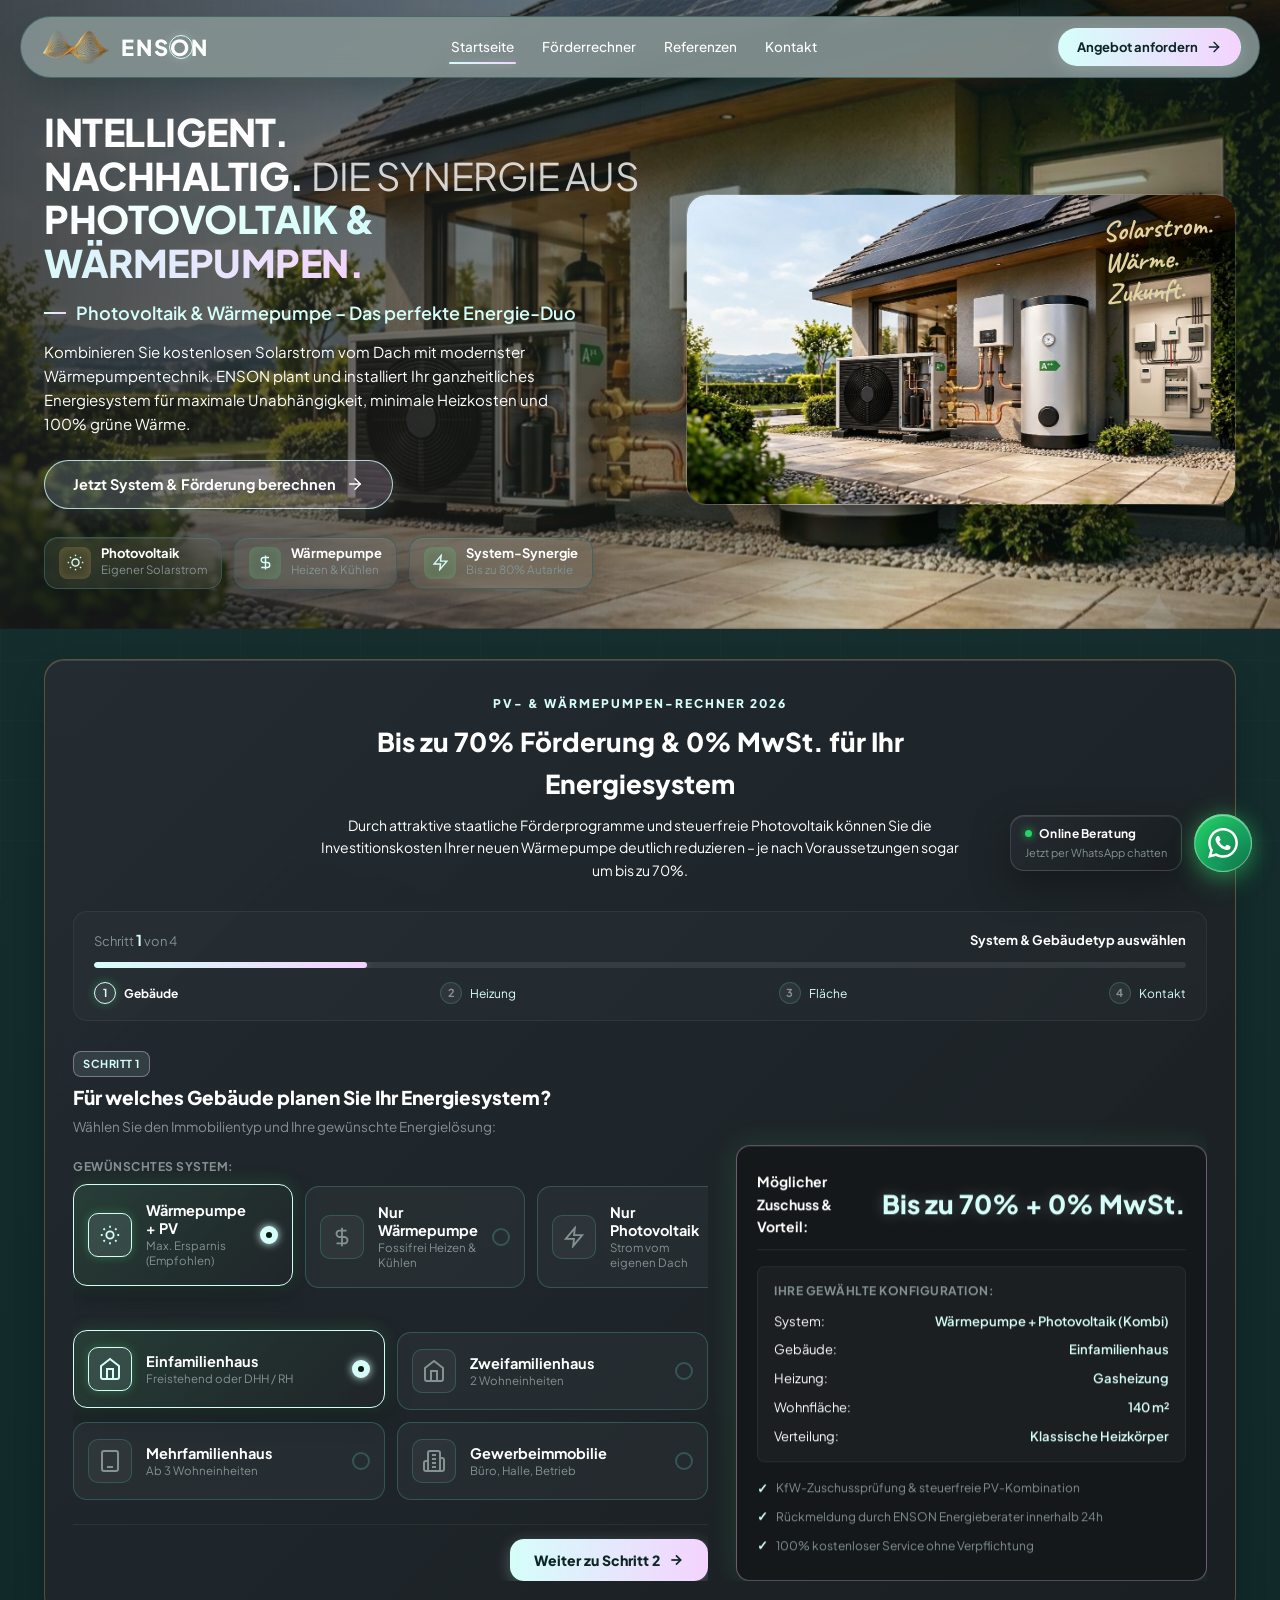
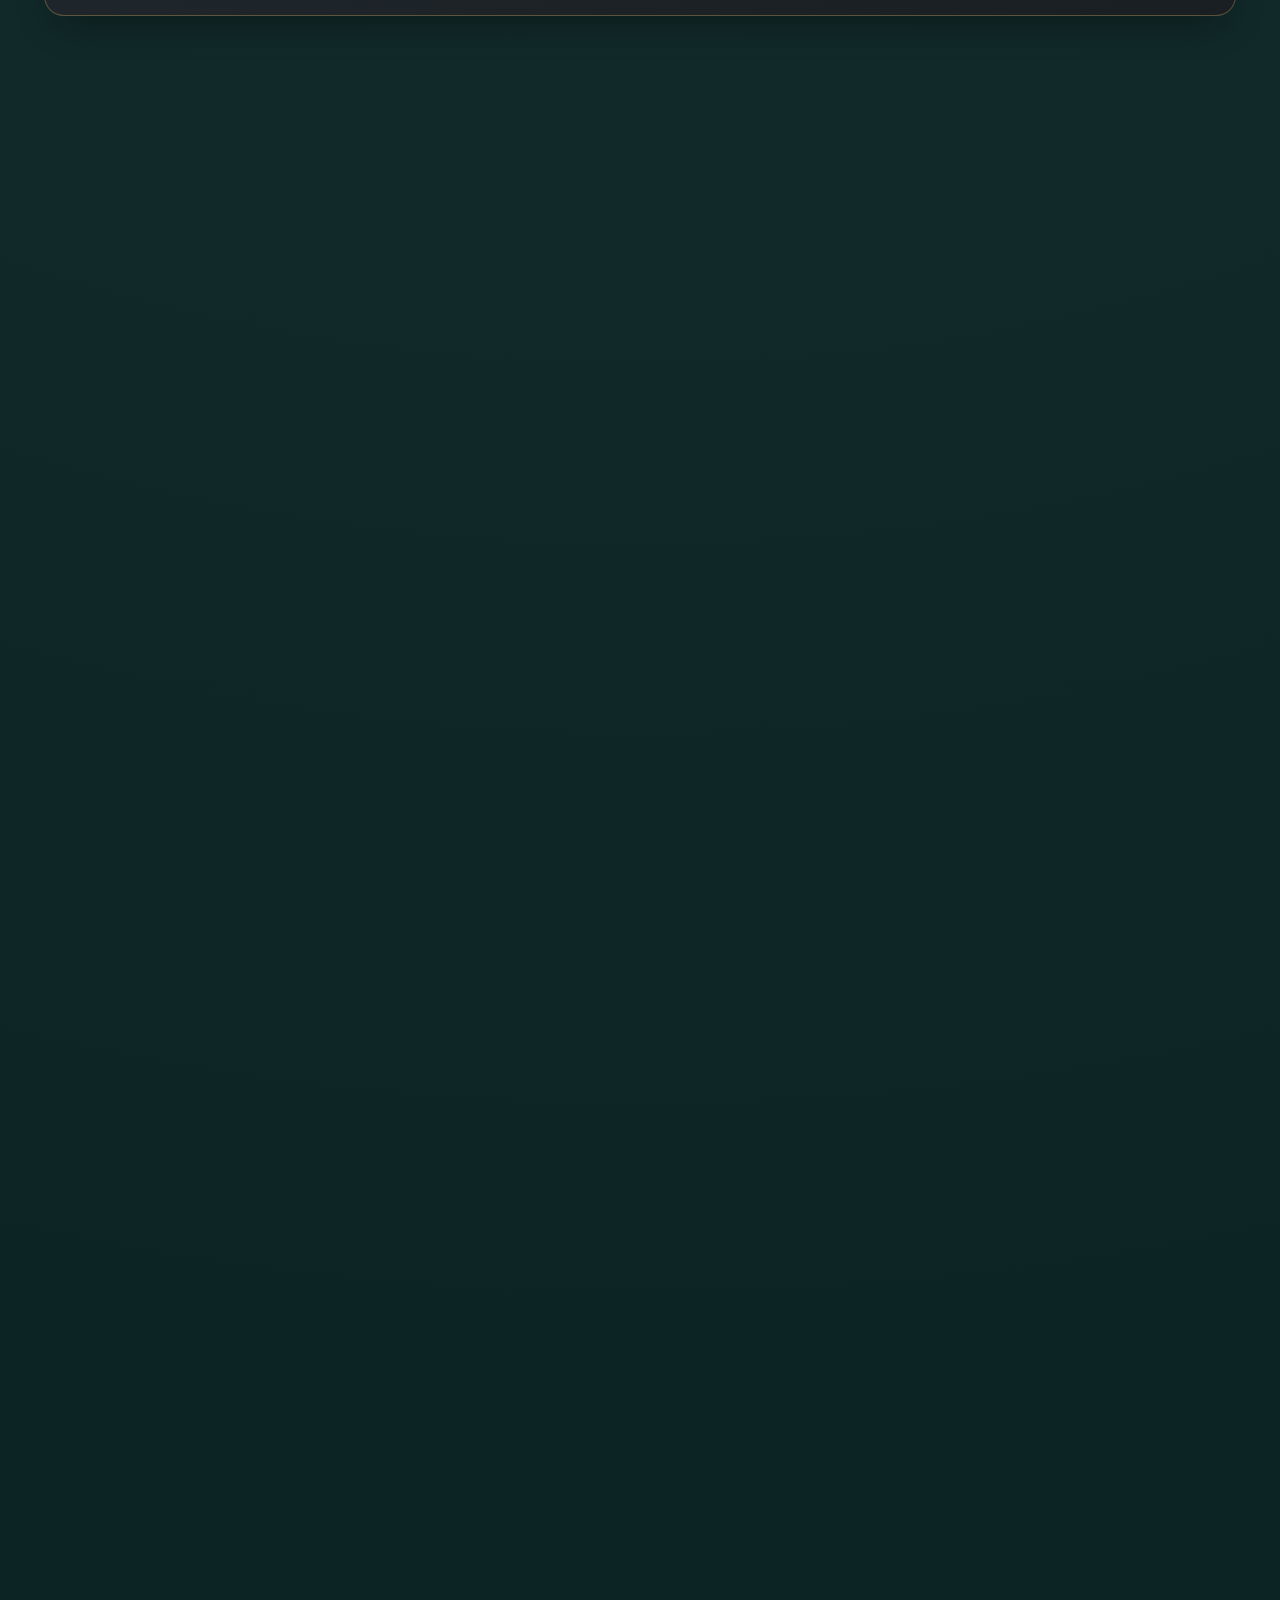
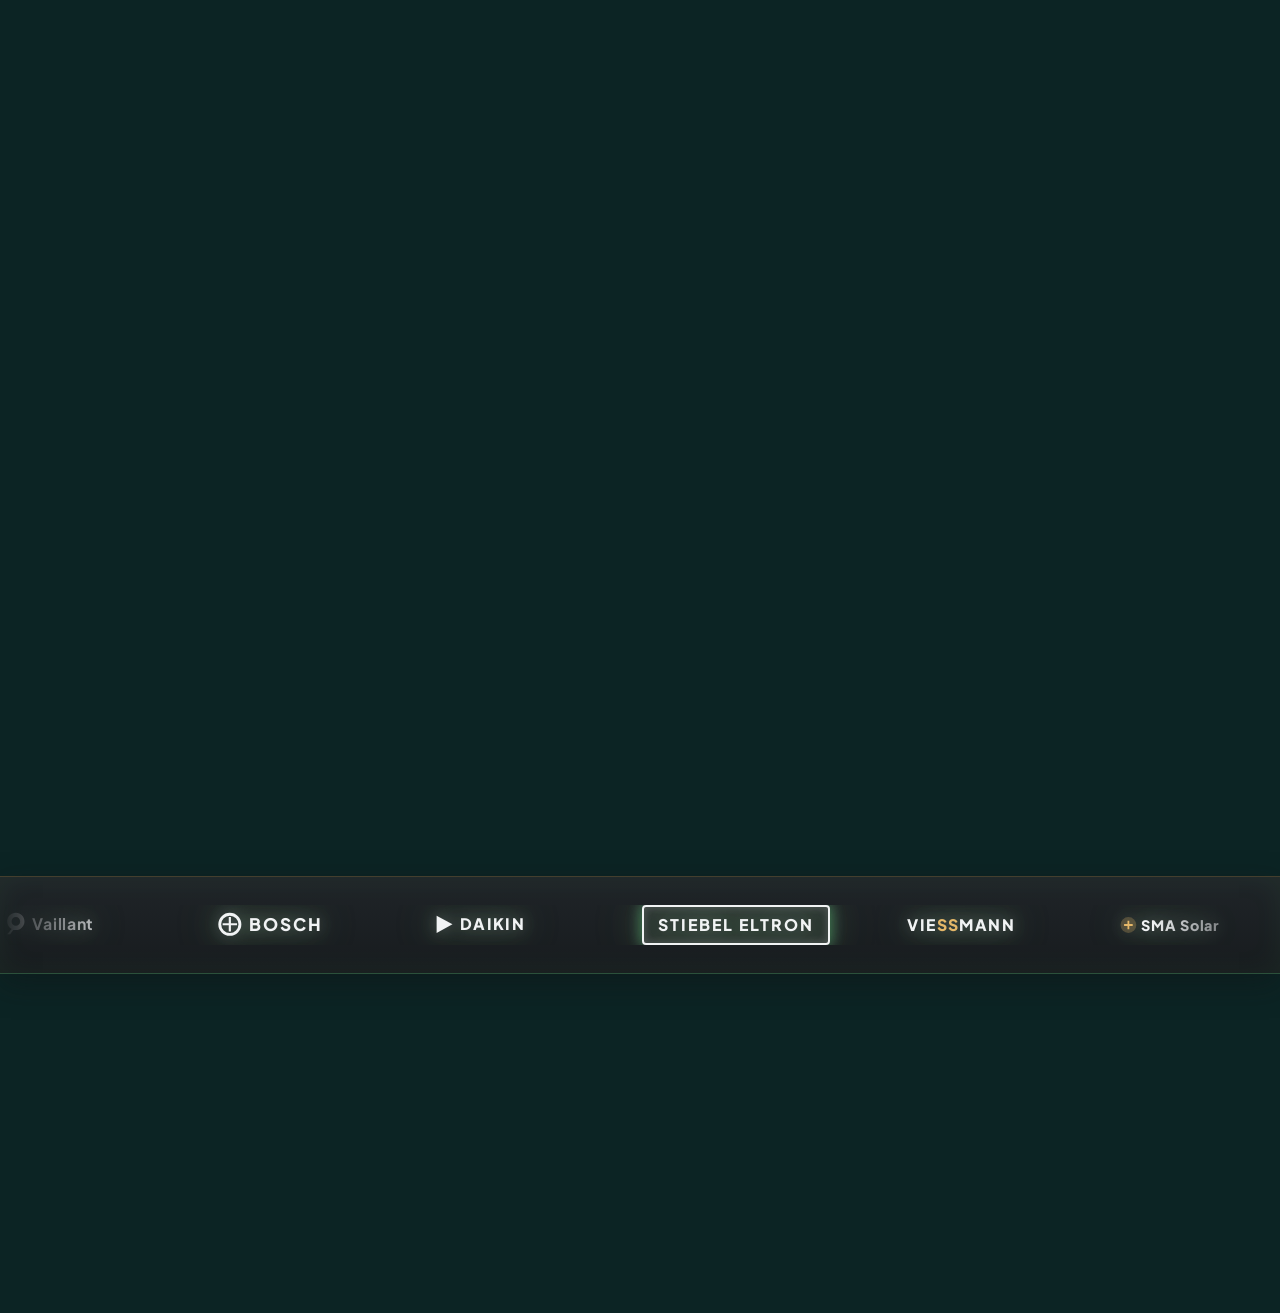
==== commit d787eb26: "Update project" ====
--- a/index.html
+++ b/index.html
@@ -40,8 +40,6 @@
 
       <div class="nav-menu" id="navMenu">
         <a href="#hero" class="nav-link active">Startseite</a>
-        <a href="#benefits" class="nav-link">Vorteile</a>
-        <a href="#solutions" class="nav-link">PV + Wärmepumpe</a>
         <a href="#calculator" class="nav-link">Förderrechner</a>
         <a href="#projects" class="nav-link">Referenzen</a>
         <a href="#contact" class="nav-link">Kontakt</a>
@@ -687,101 +685,6 @@
             <polyline points="12 5 19 12 12 19"></polyline>
           </svg>
         </a>
-      </div>
-    </div>
-  </section>
-
-  <!-- 4 FLOATING BENEFIT CARDS -->
-  <section class="benefits-section" id="benefits">
-    <div class="container">
-      <div class="benefit-cards-grid">
-
-        <!-- CARD 1: FÖRDERUNG -->
-        <div class="benefit-card glass-card">
-          <div class="card-icon-wrap">
-            <div class="neon-icon gold-glow">
-              <svg viewBox="0 0 24 24" fill="none" stroke="currentColor" stroke-width="2">
-                <line x1="12" y1="1" x2="12" y2="23"></line>
-                <path d="M17 5H9.5a3.5 3.5 0 0 0 0 7h5a3.5 3.5 0 0 1 0 7H6"></path>
-              </svg>
-            </div>
-          </div>
-          <h3 class="card-title">Bis zu 70 % Förderung & 0% MwSt.</h3>
-          <p class="card-desc">Staatliche Zuschüsse clever nutzen und maximal sparen.</p>
-
-          <div class="card-visual-element subsidy-element">
-            <div class="percent-badge-gold">%</div>
-            <div class="mini-bar-chart" title="Volle Förderstufe">
-              <span class="bar b1 active"></span>
-              <span class="bar b2 active"></span>
-              <span class="bar b3 active"></span>
-              <span class="bar b4 active"></span>
-            </div>
-          </div>
-        </div>
-
-        <!-- CARD 2: BETRIEBSKOSTEN & EIGENVERBRAUCH -->
-        <div class="benefit-card glass-card">
-          <div class="card-icon-wrap">
-            <div class="neon-icon green-glow">
-              <svg viewBox="0 0 24 24" fill="none" stroke="currentColor" stroke-width="2">
-                <circle cx="12" cy="12" r="10"></circle>
-                <path d="M16 8h-6a2 2 0 1 0 0 4h4a2 2 0 1 1 0 4H8"></path>
-                <line x1="12" y1="6" x2="12" y2="8"></line>
-                <line x1="12" y1="16" x2="12" y2="18"></line>
-              </svg>
-            </div>
-          </div>
-          <h3 class="card-title">Maximaler Eigenverbrauch</h3>
-          <p class="card-desc">Kostenloser Solarstrom treibt die Wärmepumpe an – minimalste Heiz- und Betriebskosten.</p>
-
-          <div class="card-visual-element">
-            <div class="efficiency-badge-green">
-              <span>A+++ SYNERGIE</span>
-            </div>
-          </div>
-        </div>
-
-        <!-- CARD 3: CO2 REDUKTION & AUTARKIE -->
-        <div class="benefit-card glass-card">
-          <div class="card-icon-wrap">
-            <div class="neon-icon wave-glow">
-              <svg viewBox="0 0 24 24" fill="none" stroke="currentColor" stroke-width="2">
-                <path d="M11 20A7 7 0 0 1 9.8 6.1C15.5 5 17 4.48 19 2c1 2 2 4.18 2 8 0 5.5-4.78 10-10 10Z"></path>
-              </svg>
-            </div>
-          </div>
-          <h3 class="card-title">100% Unabhängig & CO₂-neutral</h3>
-          <p class="card-desc">Keine Sorgen vor steigenden Strom- & Gaspreisen dank eigener, sauberer Energie.</p>
-
-          <div class="card-visual-element wave-container">
-            <div class="energy-glow-wave"></div>
-          </div>
-        </div>
-
-        <!-- CARD 4: KOMPLETTSERVICE -->
-        <div class="benefit-card glass-card">
-          <div class="card-icon-wrap">
-            <div class="neon-icon house-glow">
-              <svg viewBox="0 0 24 24" fill="none" stroke="currentColor" stroke-width="2">
-                <path d="m3 9 9-7 9 7v11a2 2 0 0 1-2 2H5a2 2 0 0 1-2-2z"></path>
-                <polyline points="9 22 9 12 15 12 15 22"></polyline>
-              </svg>
-            </div>
-          </div>
-          <h3 class="card-title">PV & WP Komplettservice</h3>
-          <p class="card-desc">Ganzheitliche Planung, Installation beider Systeme, Speicher & Netzanmeldung aus einer Hand.</p>
-
-          <div class="card-visual-element service-element">
-            <div class="progress-bar-slider">
-              <div class="slider-fill"></div>
-              <div class="slider-thumb-ring">
-                <span class="slider-thumb-center"></span>
-              </div>
-            </div>
-          </div>
-        </div>
-
       </div>
     </div>
   </section>
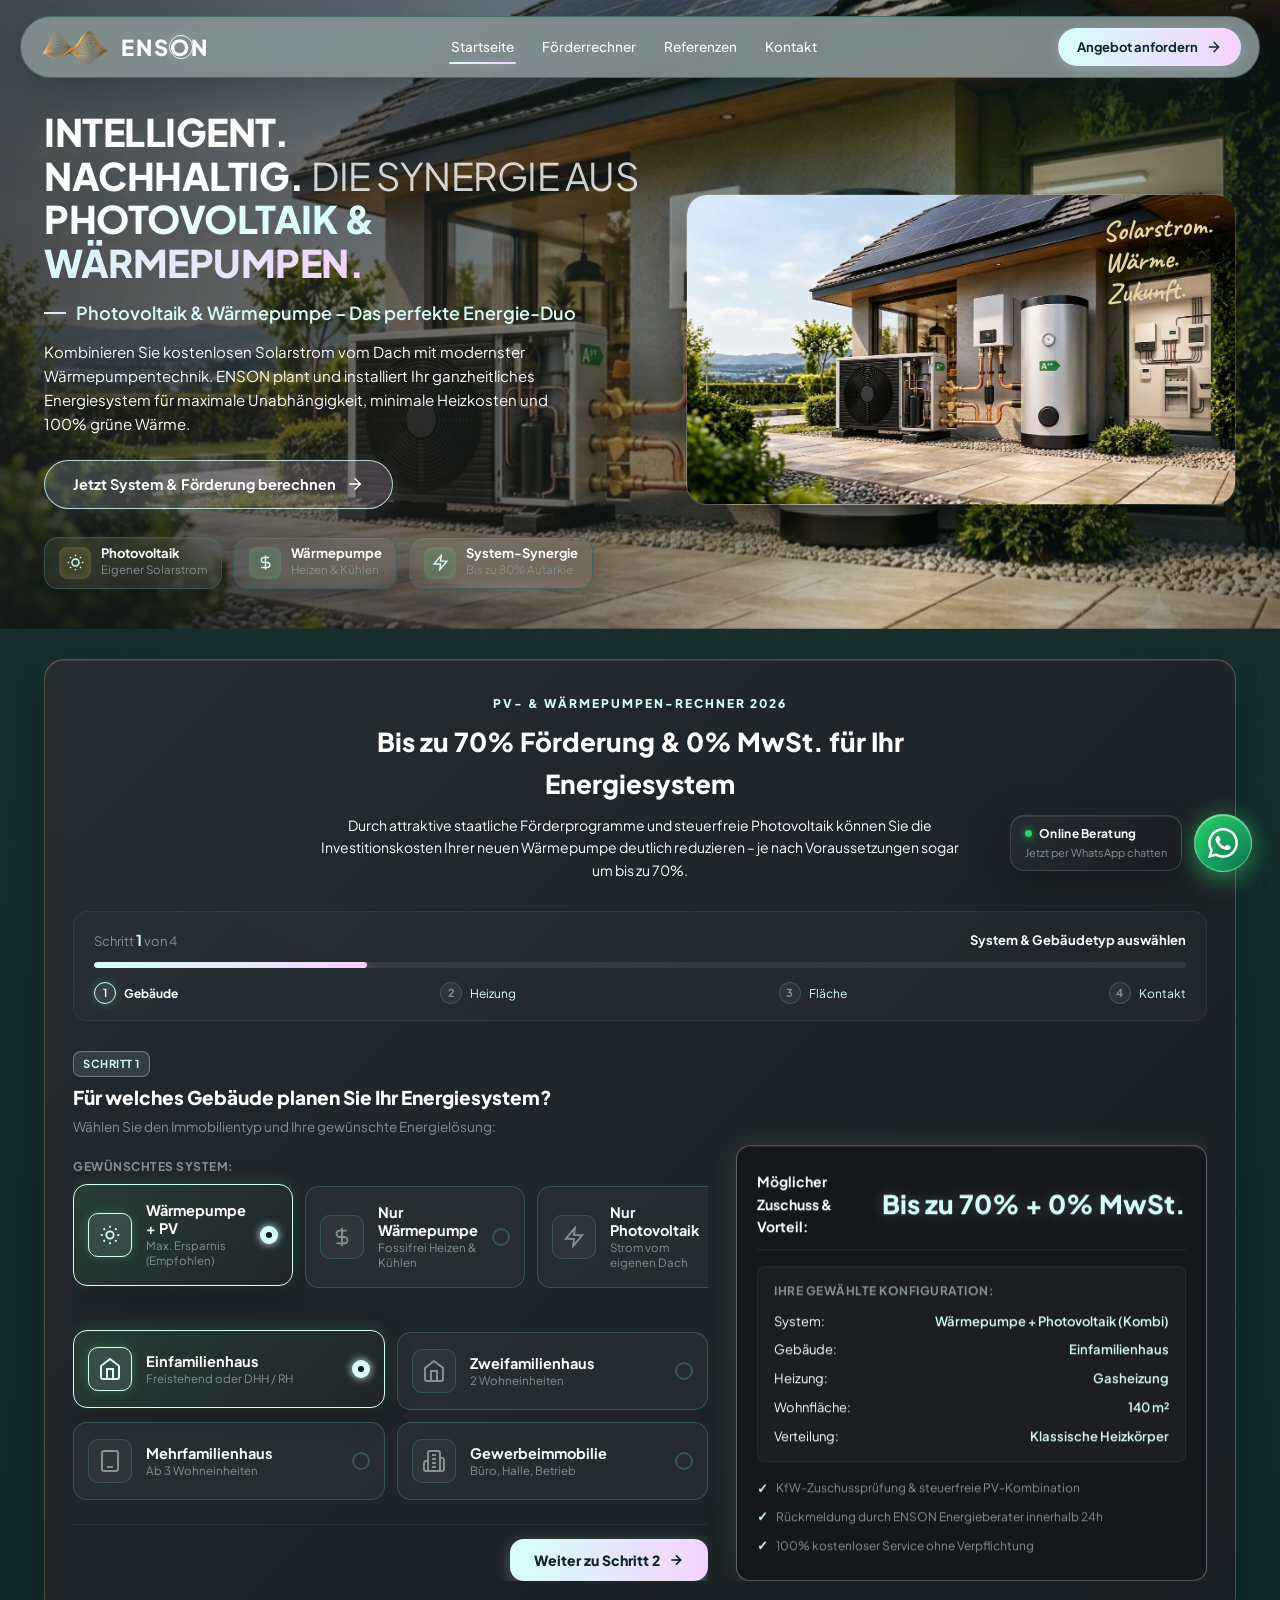
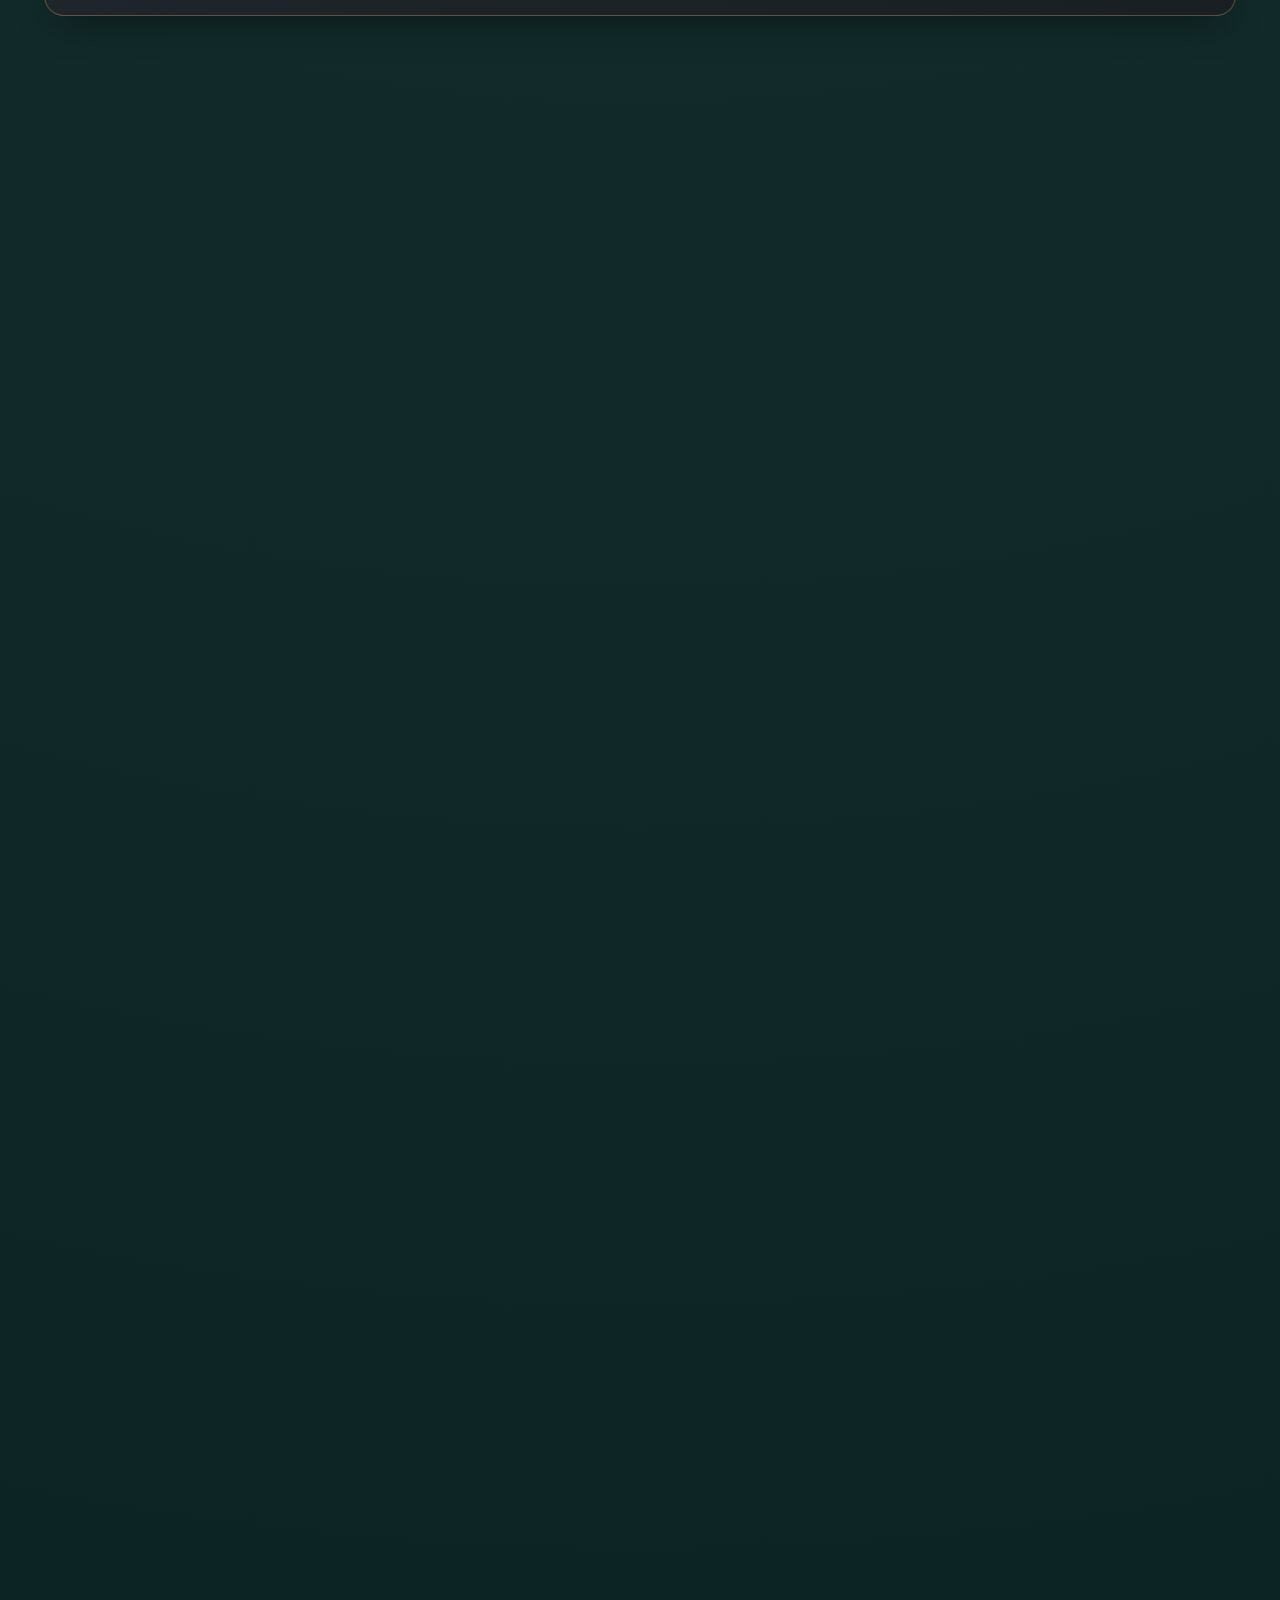
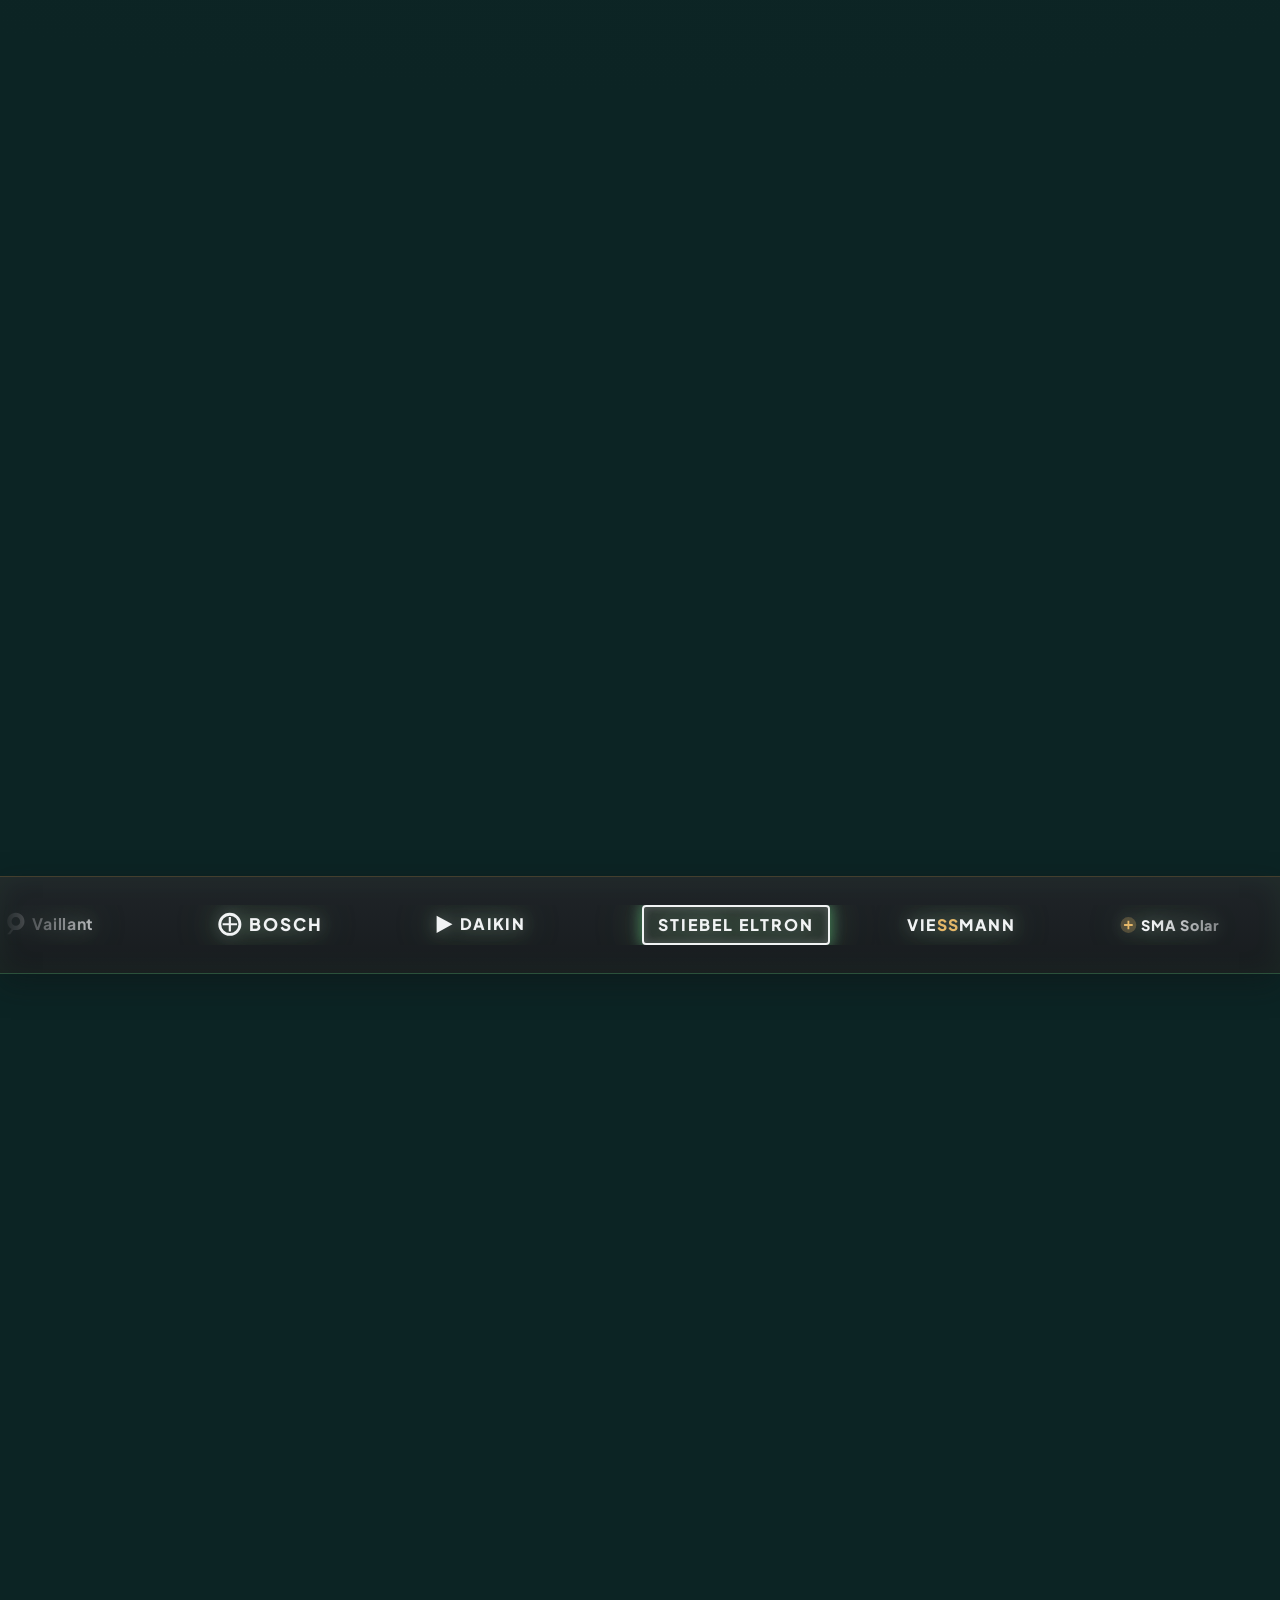
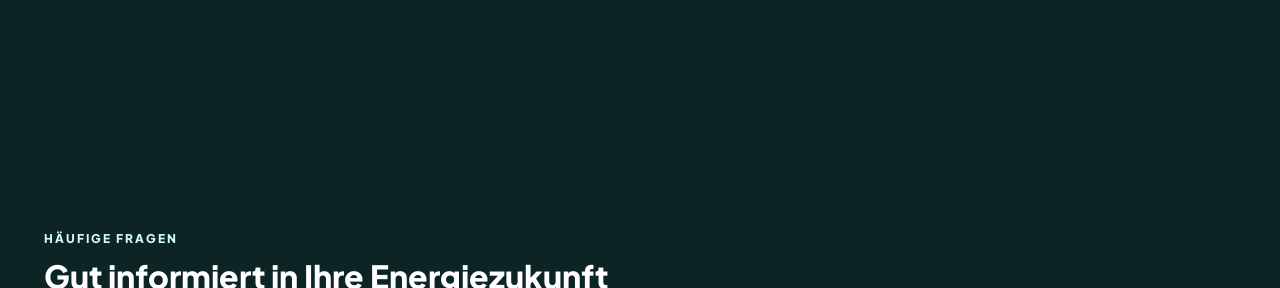
==== commit e5d23998: "Update project" ====
--- a/index.html
+++ b/index.html
@@ -977,6 +977,36 @@
 
     </div>
   </section>
+  <!-- FAQ SECTION -->
+  <section class="faq-section" id="faq">
+    <div class="container">
+      <div class="section-header text-center">
+        <span class="section-eyebrow-gold">HÄUFIGE FRAGEN</span>
+        <h2 class="section-heading">Gut informiert in Ihre <span class="text-gradient">Energiezukunft</span></h2>
+        <p class="section-lead">Die wichtigsten Antworten zu Photovoltaik und Wärmepumpe.</p>
+      </div>
+
+      <div class="faq-list">
+        <details class="faq-item">
+          <summary>Was kostet die Kombination aus Photovoltaik und Wärmepumpe?</summary>
+          <p>Die Kosten hängen von Gebäude, Dach, gewünschter Anlagenleistung und Speicher ab. Nach einer persönlichen Analyse erstellen wir ein transparentes, maßgeschneidertes Angebot.</p>
+        </details>
+        <details class="faq-item">
+          <summary>Welche Förderungen kann ich für mein Energiesystem erhalten?</summary>
+          <p>Für Wärmepumpen können je nach Situation staatliche Förderungen verfügbar sein. Die Förderbedingungen ändern sich; wir prüfen die passende Förderung für Ihr Vorhaben vor der Antragstellung.</p>
+        </details>
+        <details class="faq-item">
+          <summary>Kann meine Photovoltaikanlage die Wärmepumpe mit Strom versorgen?</summary>
+          <p>Ja. Die Wärmepumpe kann den selbst erzeugten Solarstrom nutzen. Ein Energiemanagementsystem und optional ein Batteriespeicher helfen, den Eigenverbrauch zu erhöhen.</p>
+        </details>
+        <details class="faq-item">
+          <summary>Wie läuft die Planung und Installation ab?</summary>
+          <p>Wir prüfen zunächst Gebäude und Bedarf, planen die passenden Komponenten und koordinieren anschließend die Installation sowie die Anmeldung der Anlage.</p>
+        </details>
+      </div>
+    </div>
+  </section>
+
     <!-- CONTACT SECTION -->
     <section class="contact-section" id="contact">
       <div class="container">
--- a/style.css
+++ b/style.css
@@ -2445,6 +2445,64 @@
   padding: 70px 0 50px 0;
   z-index: 10;
   width: 100%;
+}
+
+.faq-section {
+  position: relative;
+  padding: 60px 0;
+  z-index: 10;
+  width: 100%;
+}
+
+.faq-list {
+  display: grid;
+  gap: 14px;
+  max-width: 900px;
+  margin: 34px auto 0;
+}
+
+.faq-item {
+  background: var(--bg-card);
+  border: 1px solid var(--border-glass);
+  border-radius: var(--radius-md);
+  overflow: hidden;
+}
+
+.faq-item summary {
+  position: relative;
+  padding: 20px 56px 20px 22px;
+  color: var(--text-heading);
+  font-size: 16px;
+  font-weight: 700;
+  cursor: pointer;
+  list-style: none;
+}
+
+.faq-item summary::-webkit-details-marker {
+  display: none;
+}
+
+.faq-item summary::after {
+  content: '+';
+  position: absolute;
+  right: 22px;
+  top: 50%;
+  transform: translateY(-50%);
+  color: var(--gold-primary);
+  font-size: 24px;
+  font-weight: 400;
+}
+
+.faq-item[open] summary::after {
+  content: '−';
+}
+
+.faq-item p {
+  margin: 0;
+  padding: 0 22px 20px;
+  color: var(--text-body);
+  font-size: 14.5px;
+  line-height: 1.7;
 }
 
 .projects-grid {
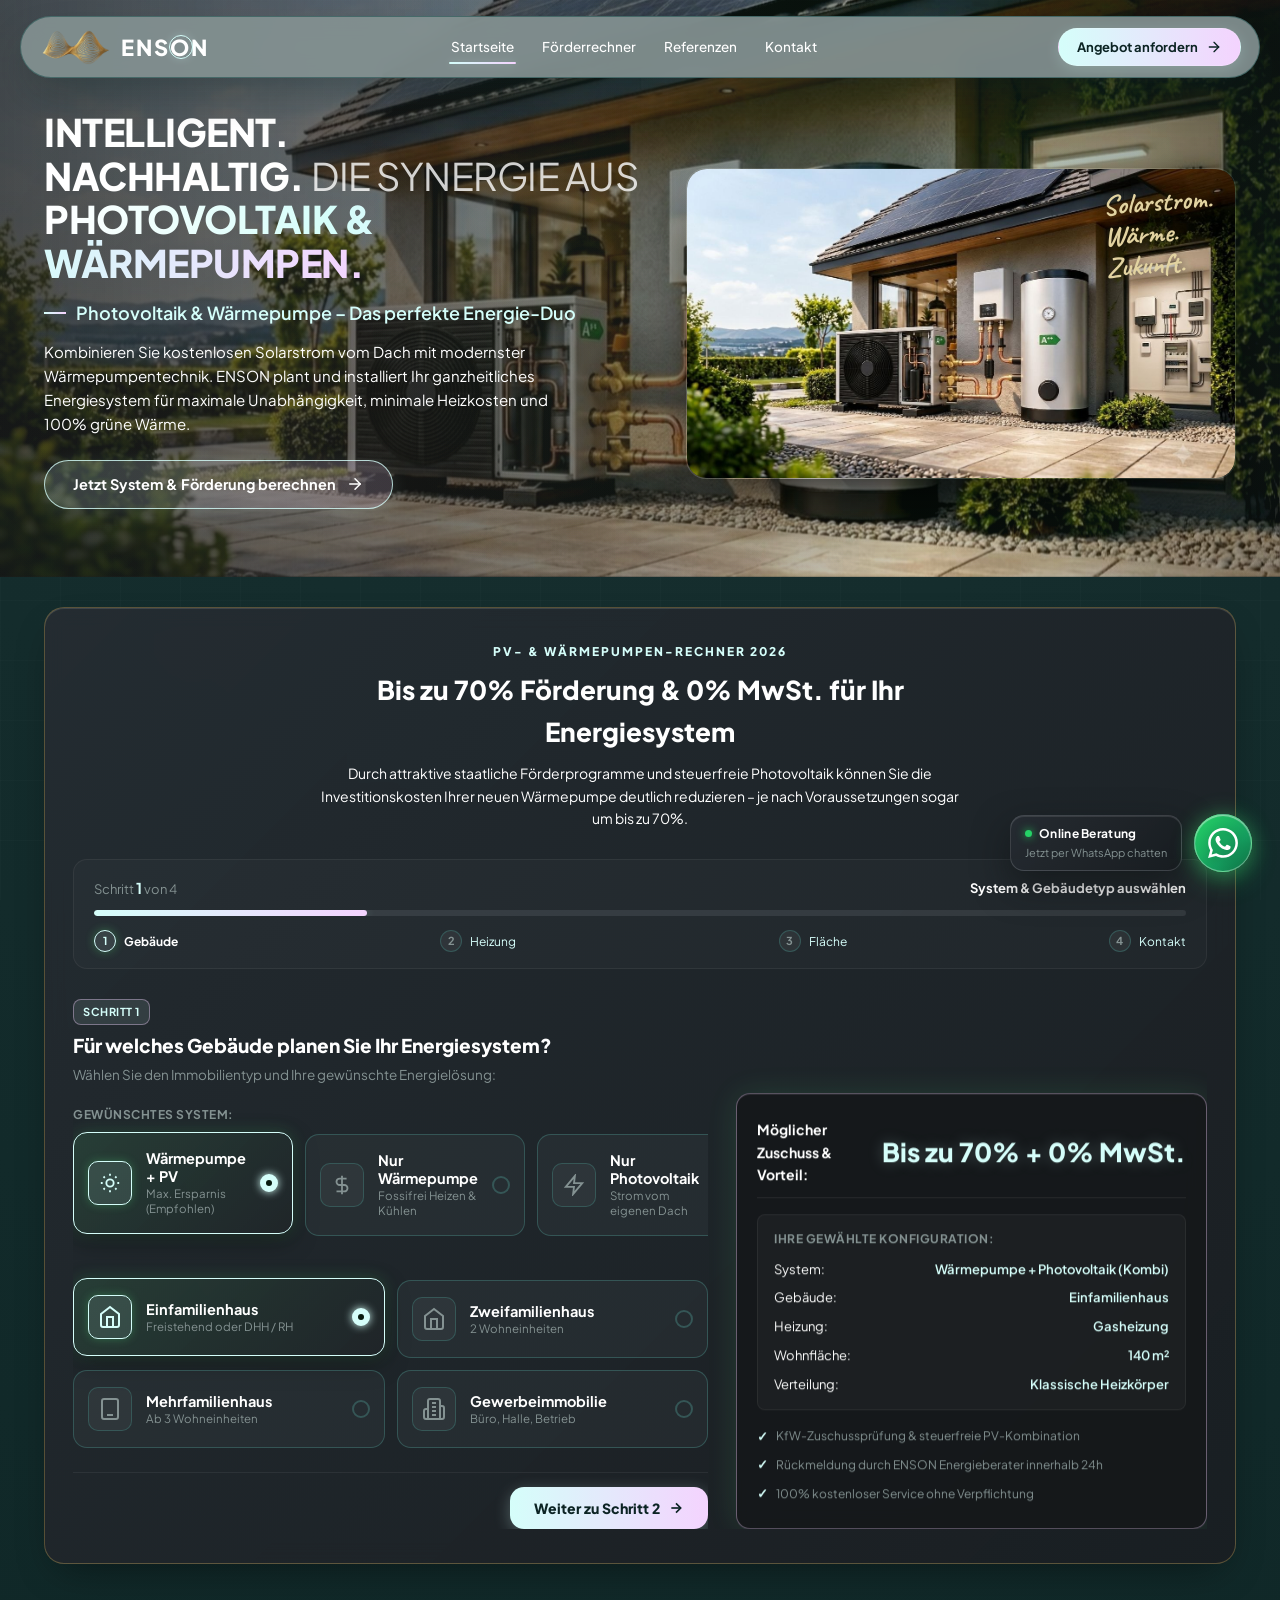
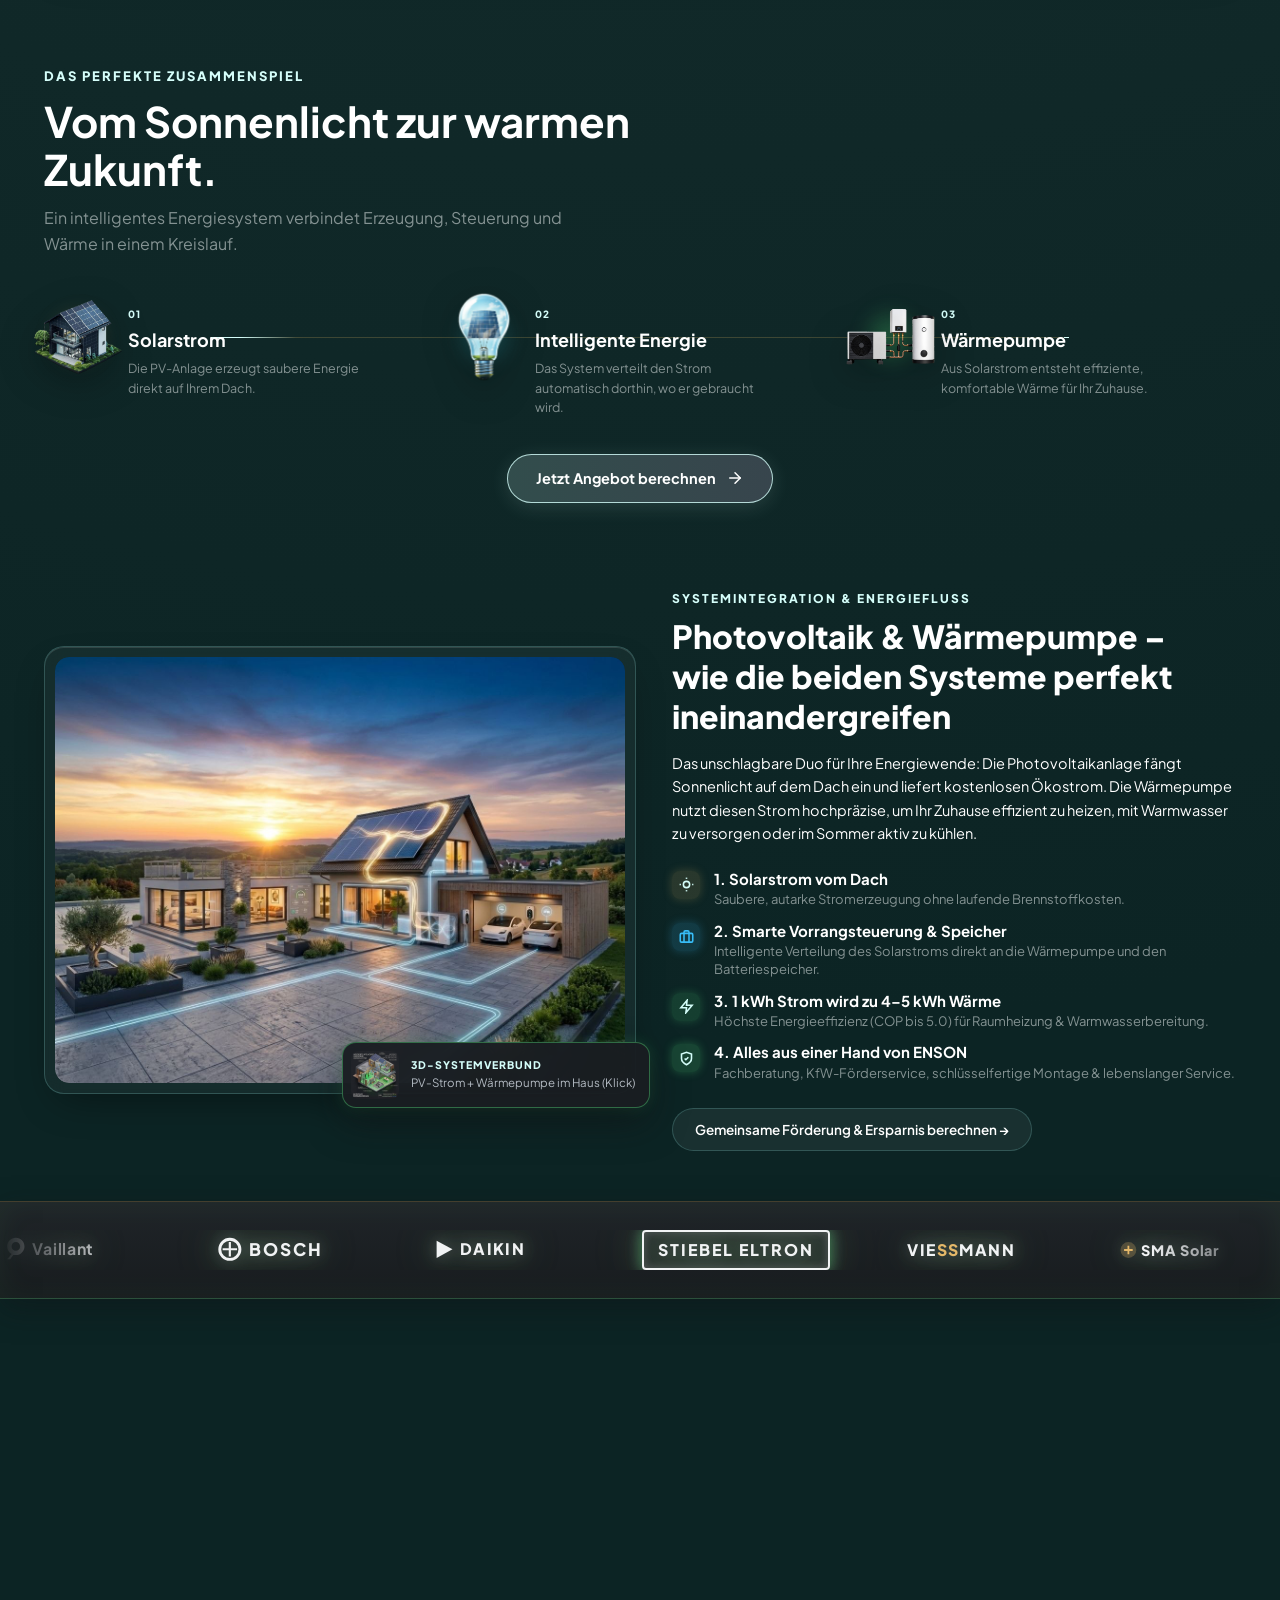
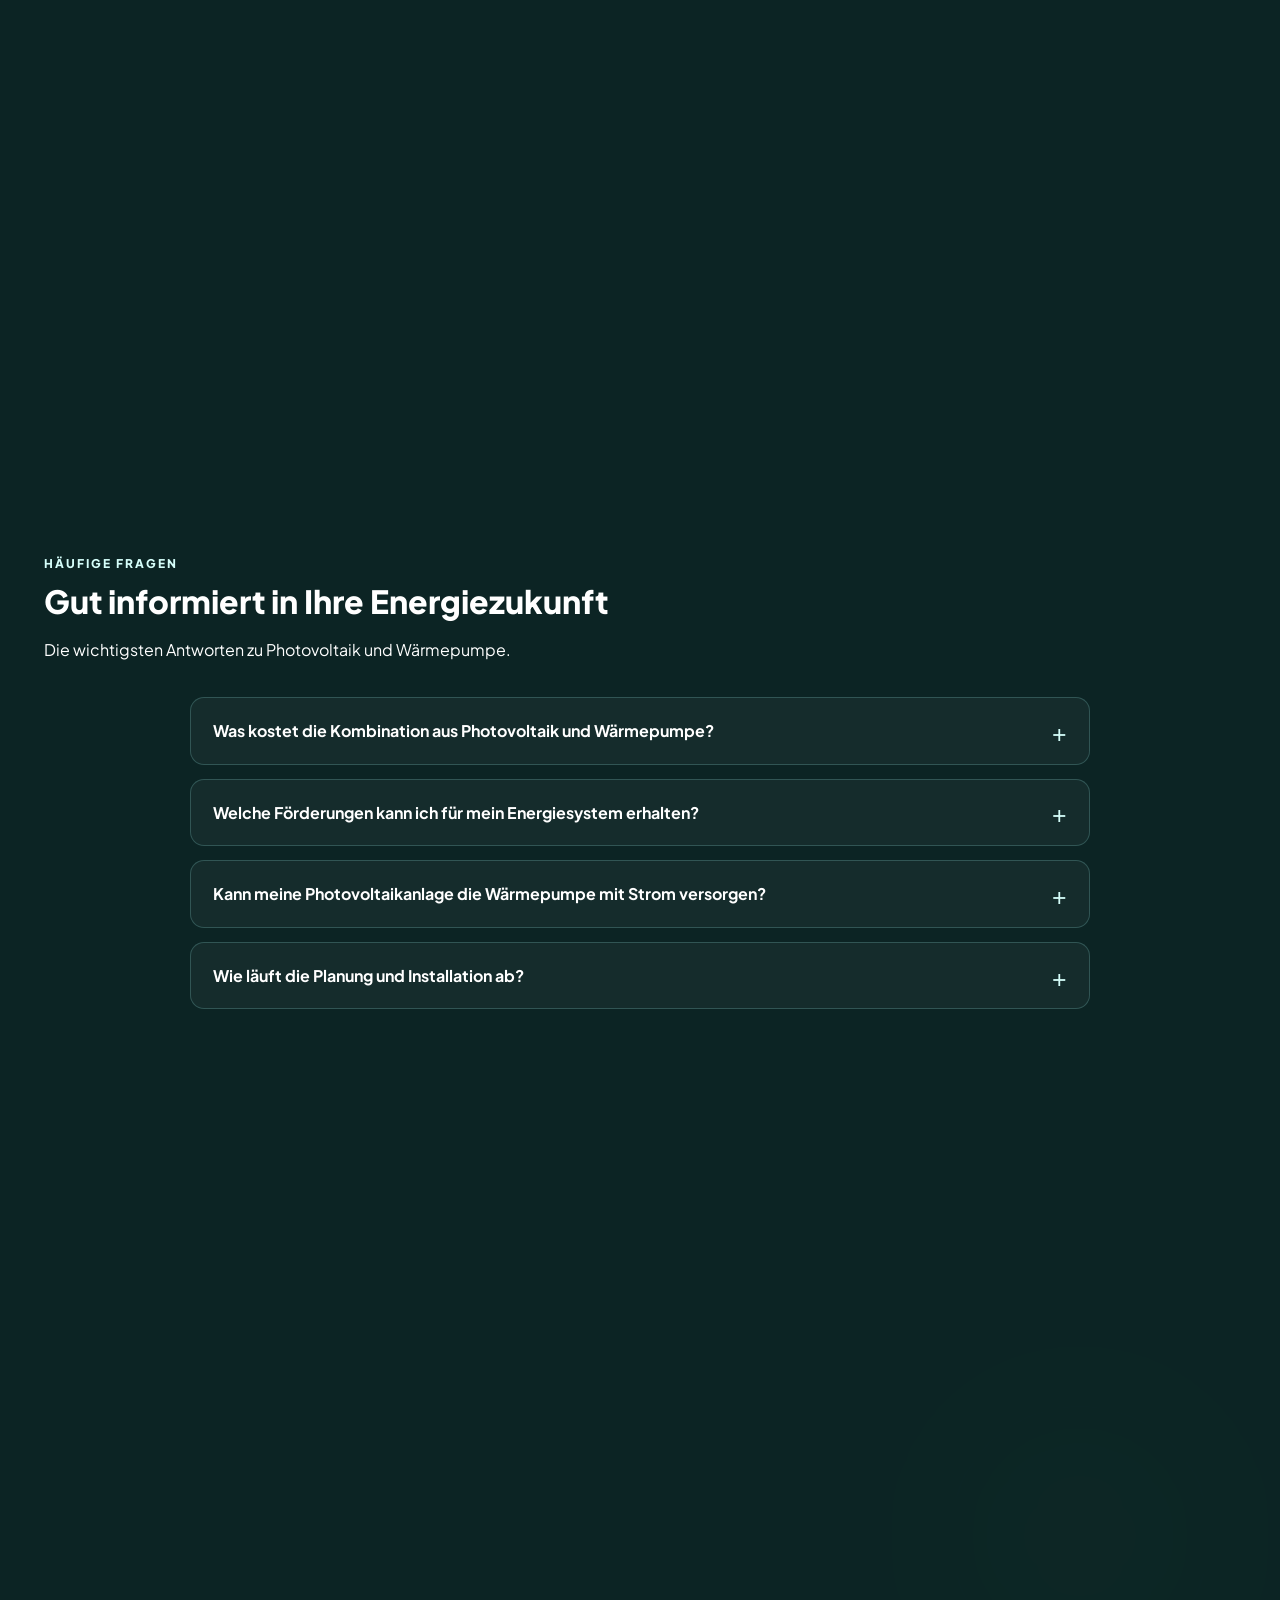
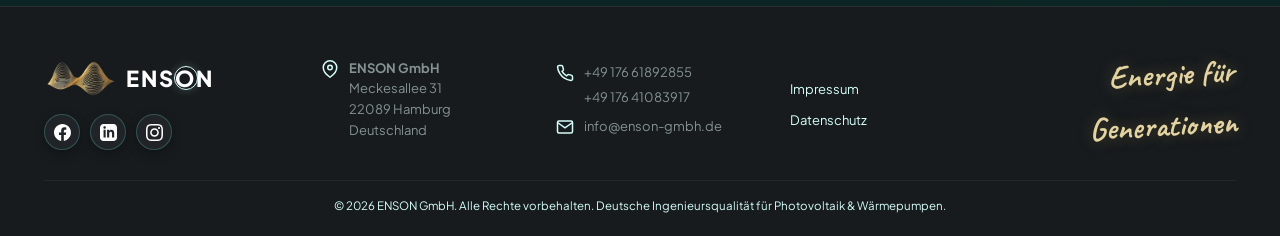
==== commit ffc82e44: "Update project" ====
--- a/index.html
+++ b/index.html
@@ -99,53 +99,6 @@
                 <polyline points="12 5 19 12 12 19"></polyline>
               </svg>
             </a>
-          </div>
-
-          <!-- 3 COMPACT BENEFIT BADGES -->
-          <div class="hero-benefit-pills">
-            <div class="benefit-pill glass-card" title="Kostenloser Strom vom Dach">
-              <div class="pill-icon neon-solar">
-                <svg viewBox="0 0 24 24" fill="none" stroke="currentColor" stroke-width="2">
-                  <circle cx="12" cy="12" r="5"></circle>
-                  <line x1="12" y1="1" x2="12" y2="3"></line>
-                  <line x1="12" y1="21" x2="12" y2="23"></line>
-                  <line x1="4.22" y1="4.22" x2="5.64" y2="5.64"></line>
-                  <line x1="18.36" y1="18.36" x2="19.78" y2="19.78"></line>
-                  <line x1="1" y1="12" x2="3" y2="12"></line>
-                  <line x1="21" y1="12" x2="23" y2="12"></line>
-                  <line x1="4.22" y1="19.78" x2="5.64" y2="18.36"></line>
-                  <line x1="18.36" y1="5.64" x2="19.78" y2="4.22"></line>
-                </svg>
-              </div>
-              <div class="pill-text">
-                <span class="pill-title">Photovoltaik</span>
-                <span class="pill-sub">Eigener Solarstrom</span>
-              </div>
-            </div>
-
-            <div class="benefit-pill glass-card" title="Hocheffizientes Heizen & Kühlen">
-              <div class="pill-icon neon-protect">
-                <svg viewBox="0 0 24 24" fill="none" stroke="currentColor" stroke-width="2">
-                  <path d="M12 2v20M17 5H9.5a3.5 3.5 0 0 0 0 7h5a3.5 3.5 0 0 1 0 7H6" />
-                </svg>
-              </div>
-              <div class="pill-text">
-                <span class="pill-title">Wärmepumpe</span>
-                <span class="pill-sub">Heizen & Kühlen</span>
-              </div>
-            </div>
-
-            <div class="benefit-pill glass-card" title="Bis zu 80% Unabhängigkeit">
-              <div class="pill-icon neon-shield">
-                <svg viewBox="0 0 24 24" fill="none" stroke="currentColor" stroke-width="2">
-                  <path d="M13 2L3 14h9l-1 8 10-12h-9l1-8z" />
-                </svg>
-              </div>
-              <div class="pill-text">
-                <span class="pill-title">System-Synergie</span>
-                <span class="pill-sub">Bis zu 80% Autarkie</span>
-              </div>
-            </div>
           </div>
 
         </div>
--- a/style.css
+++ b/style.css
@@ -3374,19 +3374,19 @@
   }
 
   .hero-bg-image {
-    object-position: 50% 28%;
-    opacity: 0.92;
-    filter: brightness(0.98) contrast(1.06) saturate(1.15);
-    transform: translate(-50%, -50%) scale(1.04);
+    object-position: 50% 35%;
+    opacity: 1;
+    filter: brightness(1.16) contrast(1.08) saturate(1.2);
+    transform: translate(-50%, -50%) scale(1.02);
   }
 
   .hero-video-overlay {
     background: linear-gradient(
       180deg,
-      rgba(20, 24, 27, 0.72) 0%,
-      rgba(20, 24, 27, 0.48) 32%,
-      rgba(20, 24, 27, 0.22) 65%,
-      rgba(20, 24, 27, 0.82) 100%
+      rgba(20, 24, 27, 0.58) 0%,
+      rgba(20, 24, 27, 0.34) 32%,
+      rgba(20, 24, 27, 0.12) 65%,
+      rgba(20, 24, 27, 0.68) 100%
     );
   }
 
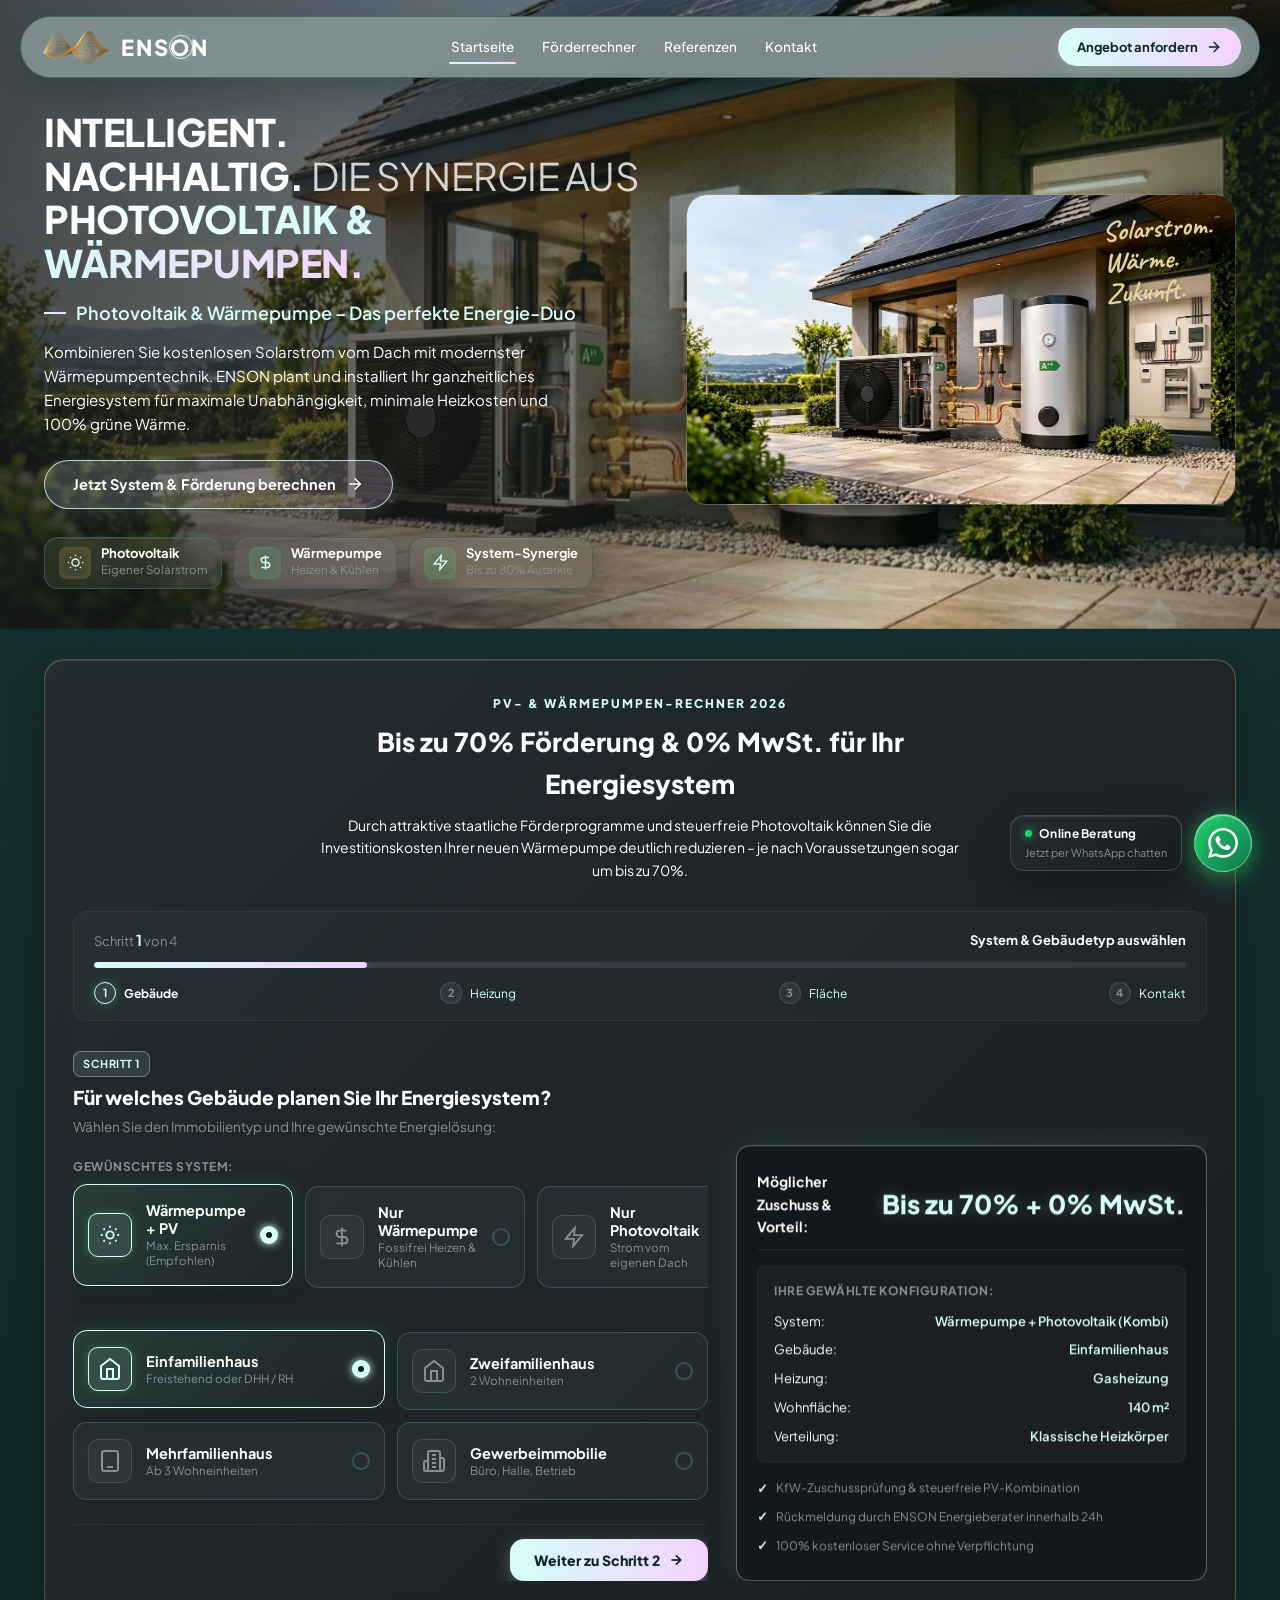
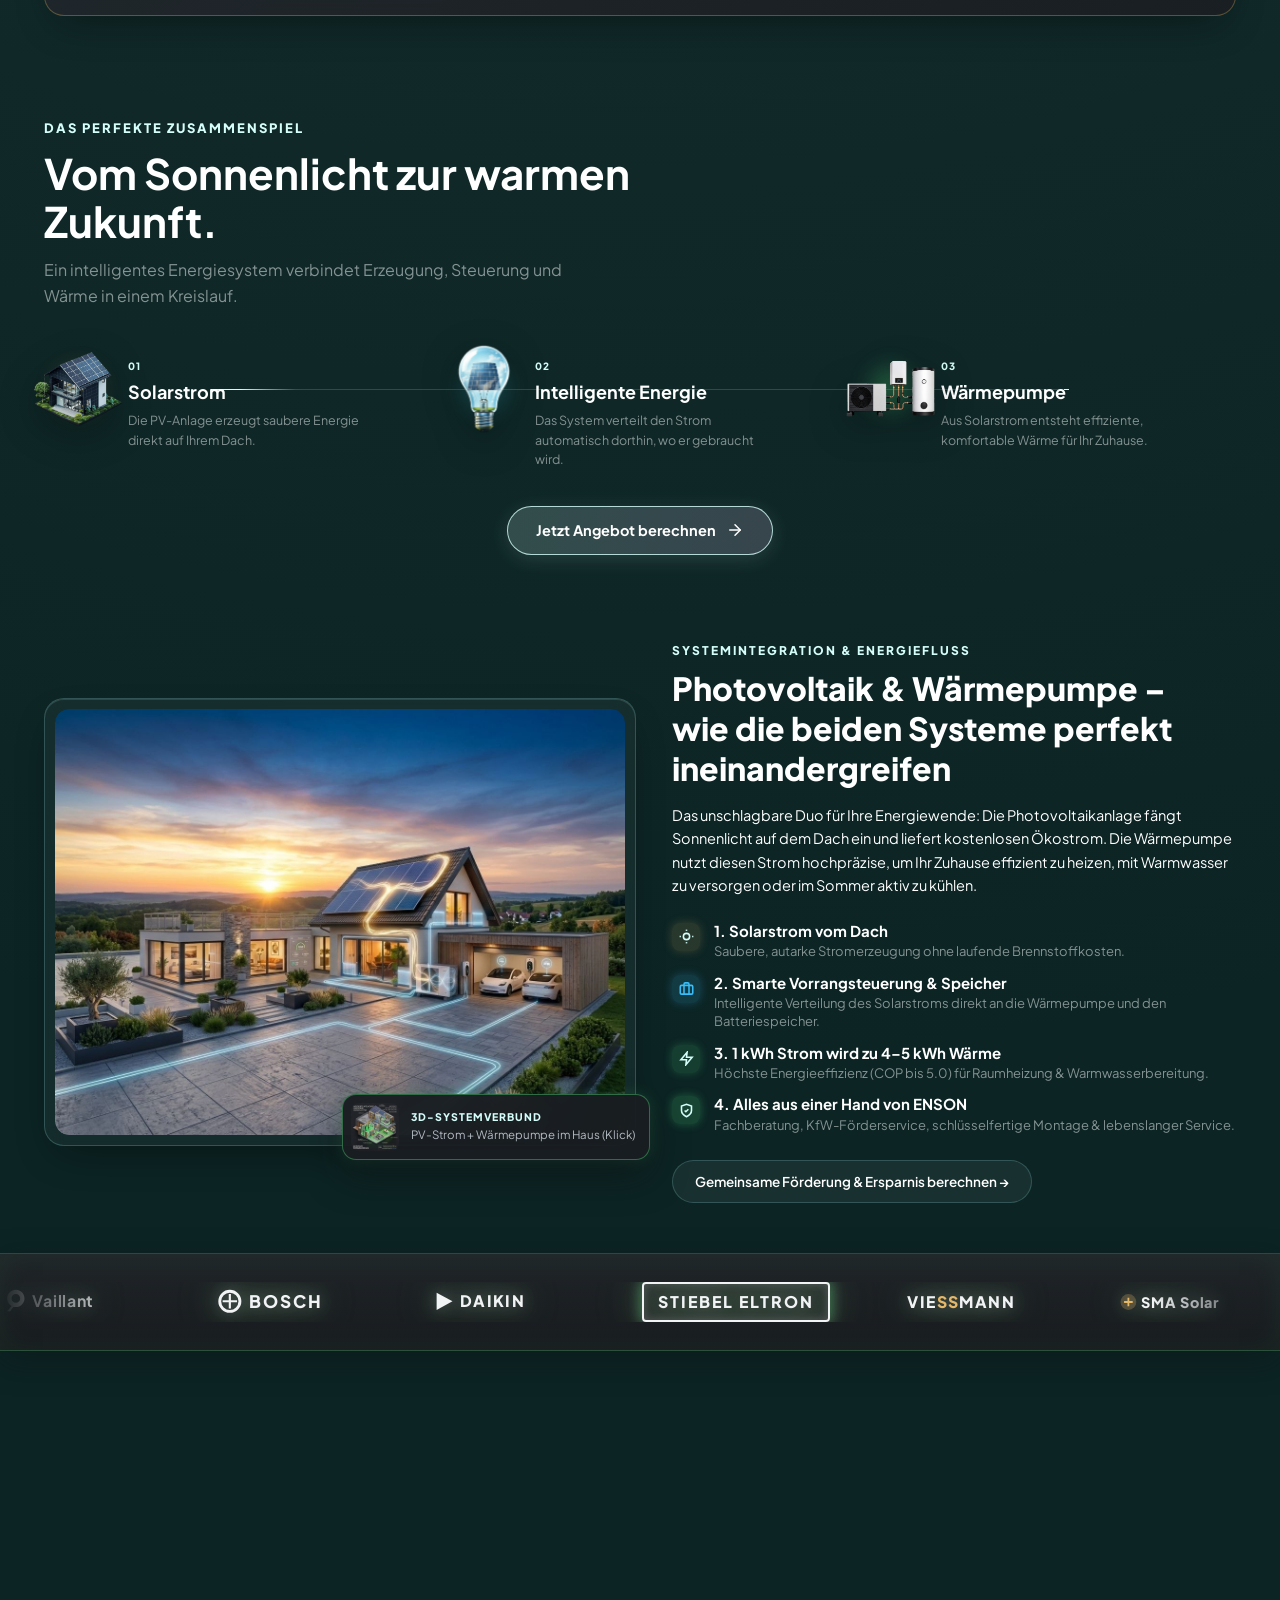
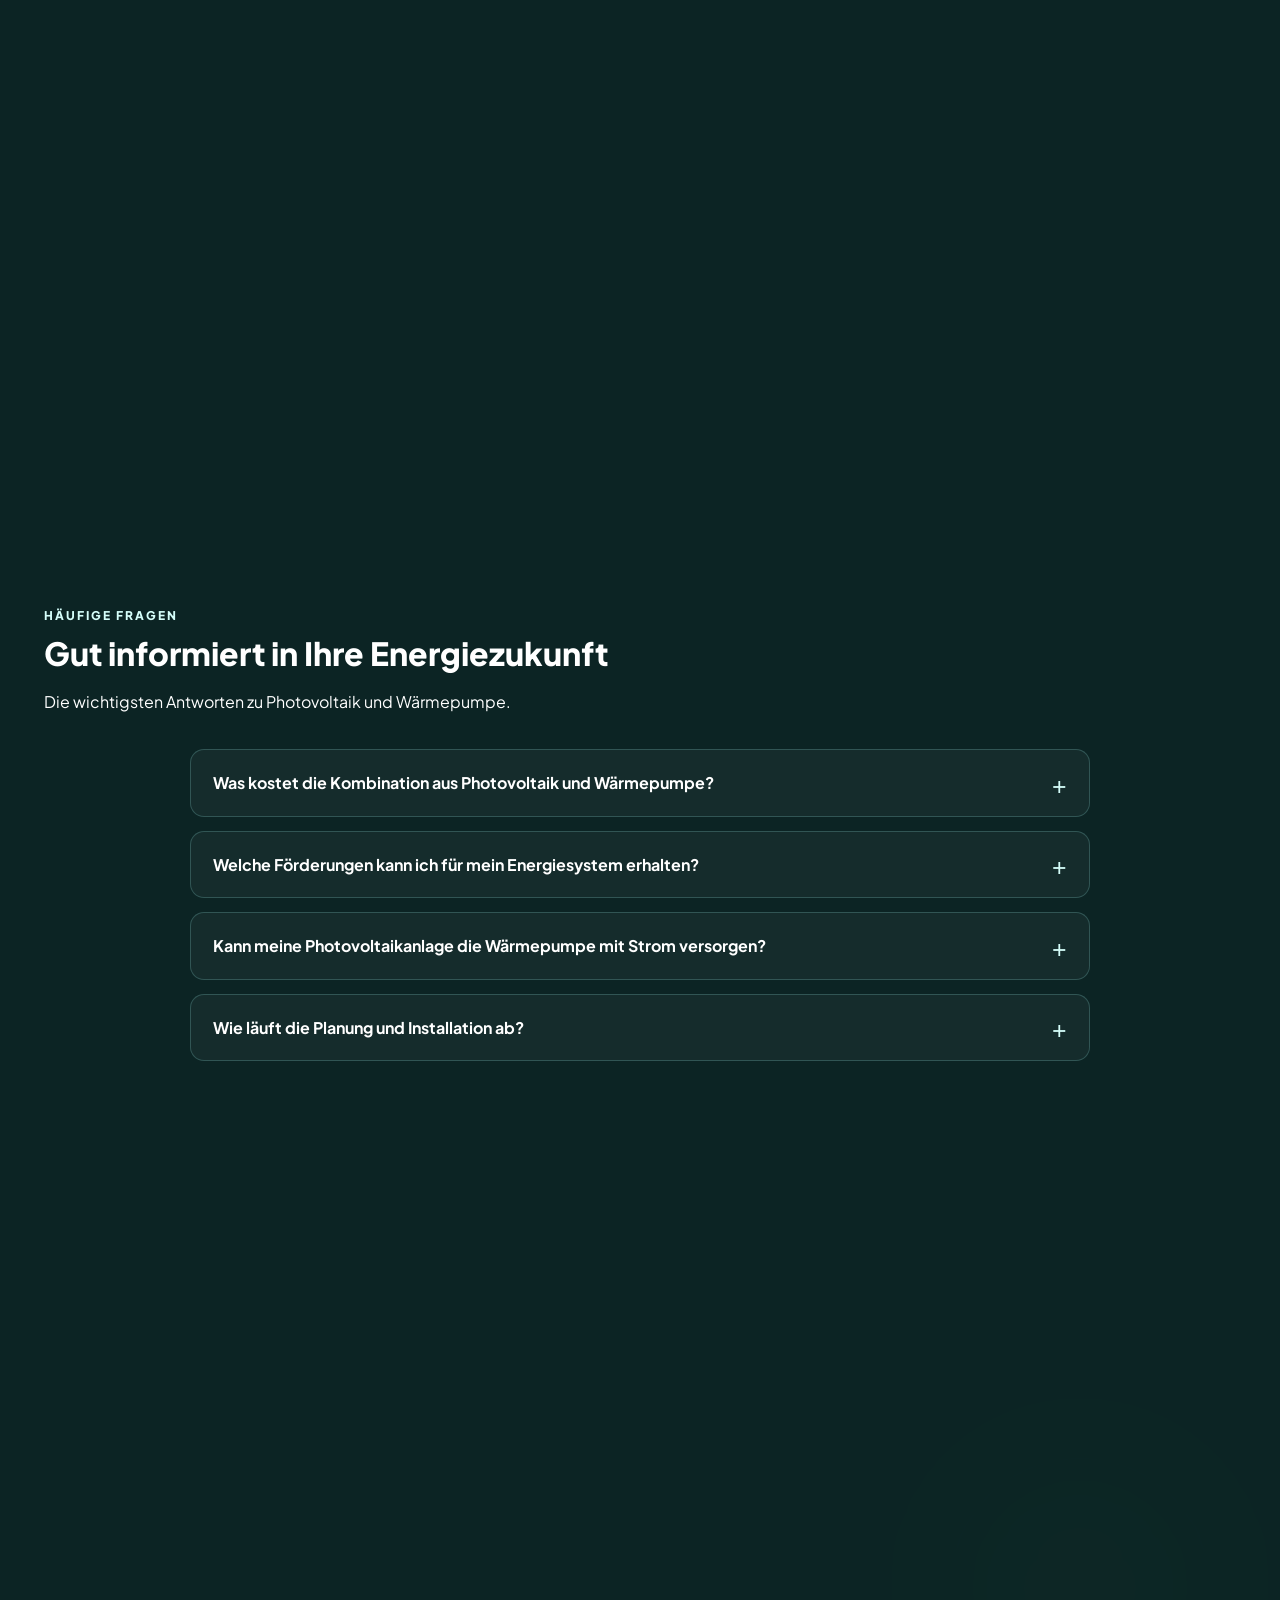
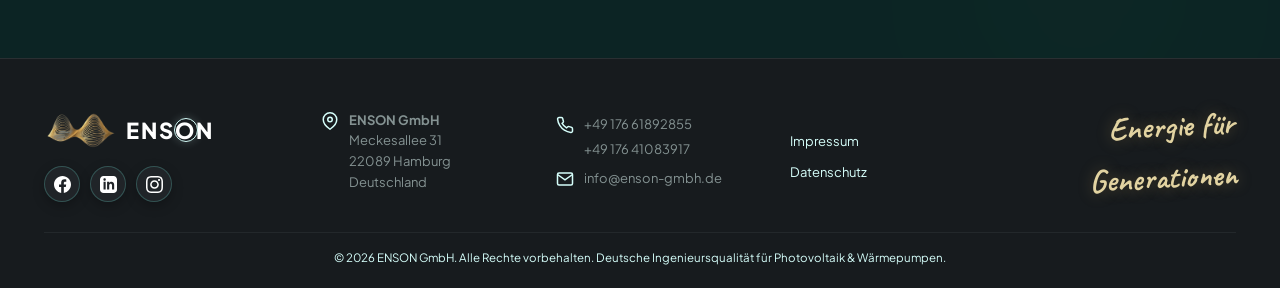
==== commit 9bdb747f: "Update project" ====
--- a/index.html
+++ b/index.html
@@ -99,6 +99,53 @@
                 <polyline points="12 5 19 12 12 19"></polyline>
               </svg>
             </a>
+          </div>
+
+          <!-- 3 COMPACT BENEFIT BADGES -->
+          <div class="hero-benefit-pills">
+            <div class="benefit-pill glass-card" title="Kostenloser Strom vom Dach">
+              <div class="pill-icon neon-solar">
+                <svg viewBox="0 0 24 24" fill="none" stroke="currentColor" stroke-width="2">
+                  <circle cx="12" cy="12" r="5"></circle>
+                  <line x1="12" y1="1" x2="12" y2="3"></line>
+                  <line x1="12" y1="21" x2="12" y2="23"></line>
+                  <line x1="4.22" y1="4.22" x2="5.64" y2="5.64"></line>
+                  <line x1="18.36" y1="18.36" x2="19.78" y2="19.78"></line>
+                  <line x1="1" y1="12" x2="3" y2="12"></line>
+                  <line x1="21" y1="12" x2="23" y2="12"></line>
+                  <line x1="4.22" y1="19.78" x2="5.64" y2="18.36"></line>
+                  <line x1="18.36" y1="5.64" x2="19.78" y2="4.22"></line>
+                </svg>
+              </div>
+              <div class="pill-text">
+                <span class="pill-title">Photovoltaik</span>
+                <span class="pill-sub">Eigener Solarstrom</span>
+              </div>
+            </div>
+
+            <div class="benefit-pill glass-card" title="Hocheffizientes Heizen & Kühlen">
+              <div class="pill-icon neon-protect">
+                <svg viewBox="0 0 24 24" fill="none" stroke="currentColor" stroke-width="2">
+                  <path d="M12 2v20M17 5H9.5a3.5 3.5 0 0 0 0 7h5a3.5 3.5 0 0 1 0 7H6" />
+                </svg>
+              </div>
+              <div class="pill-text">
+                <span class="pill-title">Wärmepumpe</span>
+                <span class="pill-sub">Heizen & Kühlen</span>
+              </div>
+            </div>
+
+            <div class="benefit-pill glass-card" title="Bis zu 80% Unabhängigkeit">
+              <div class="pill-icon neon-shield">
+                <svg viewBox="0 0 24 24" fill="none" stroke="currentColor" stroke-width="2">
+                  <path d="M13 2L3 14h9l-1 8 10-12h-9l1-8z" />
+                </svg>
+              </div>
+              <div class="pill-text">
+                <span class="pill-title">System-Synergie</span>
+                <span class="pill-sub">Bis zu 80% Autarkie</span>
+              </div>
+            </div>
           </div>
 
         </div>
